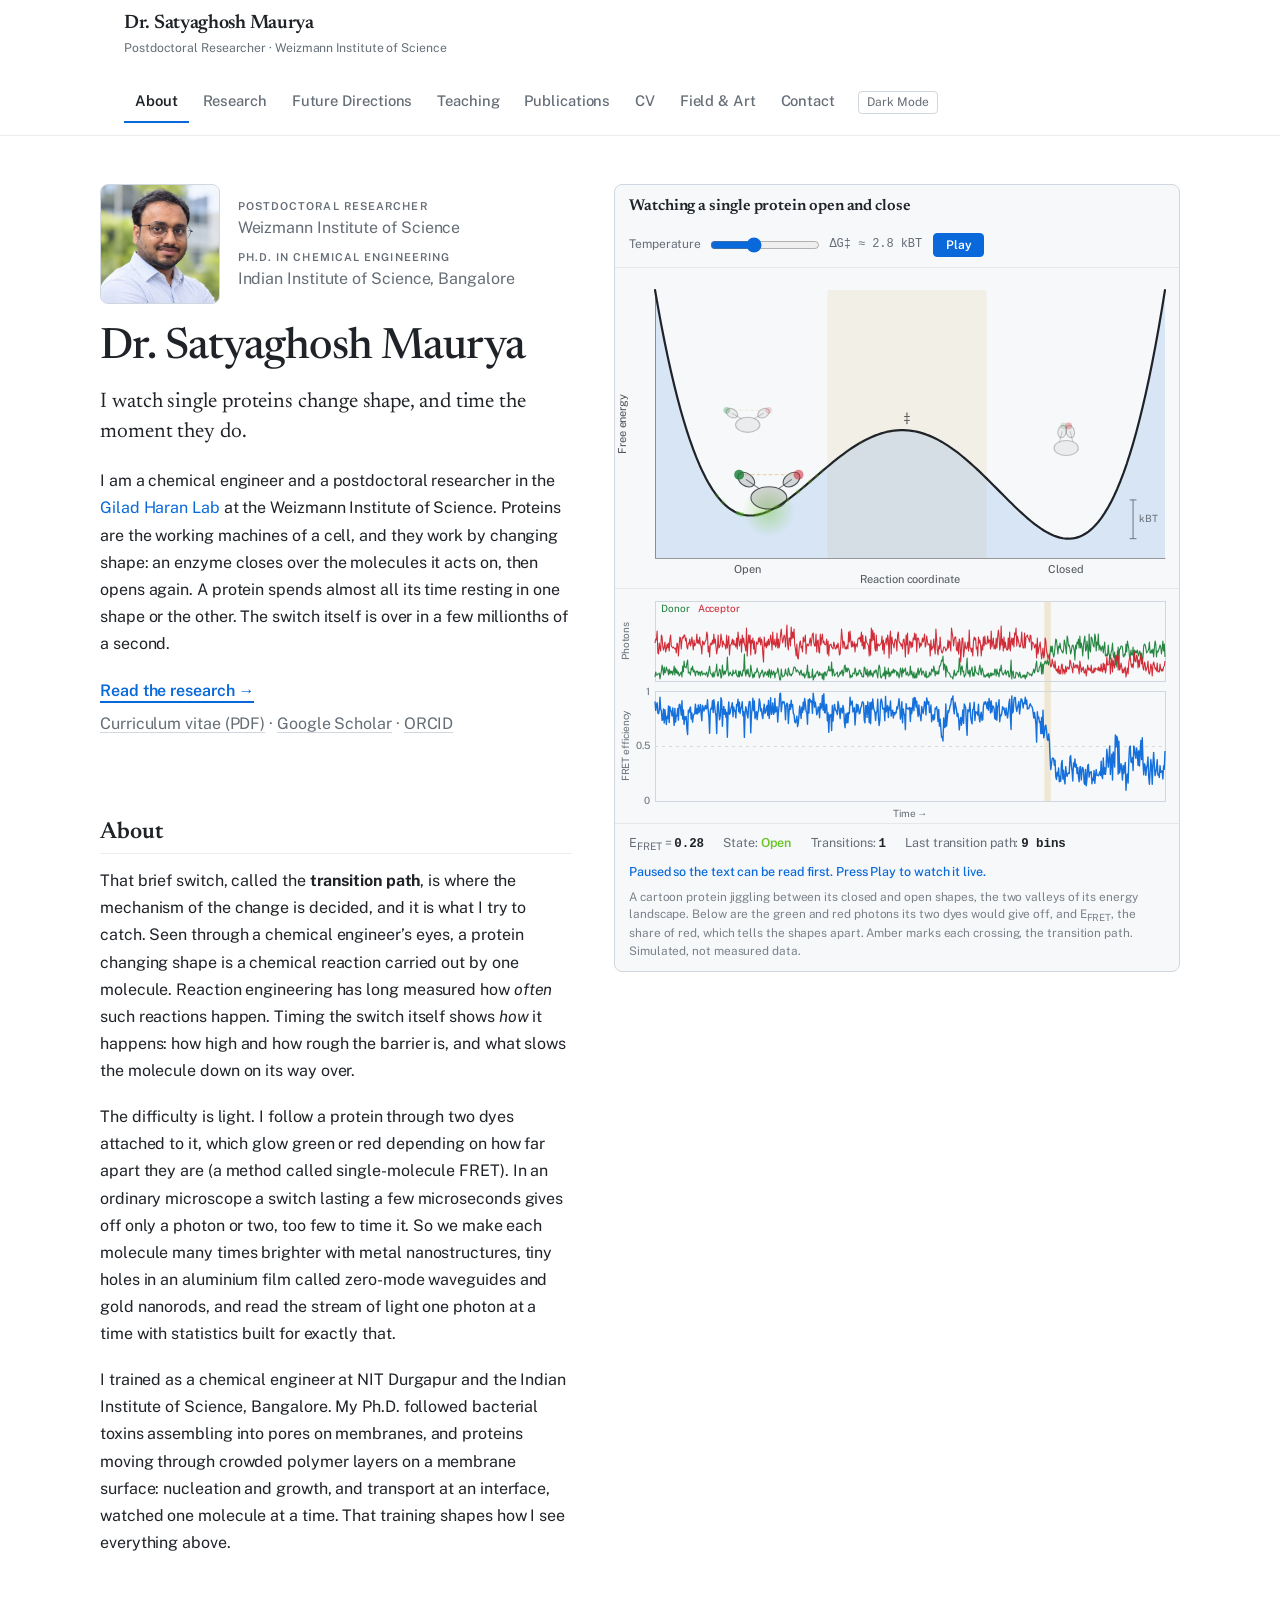
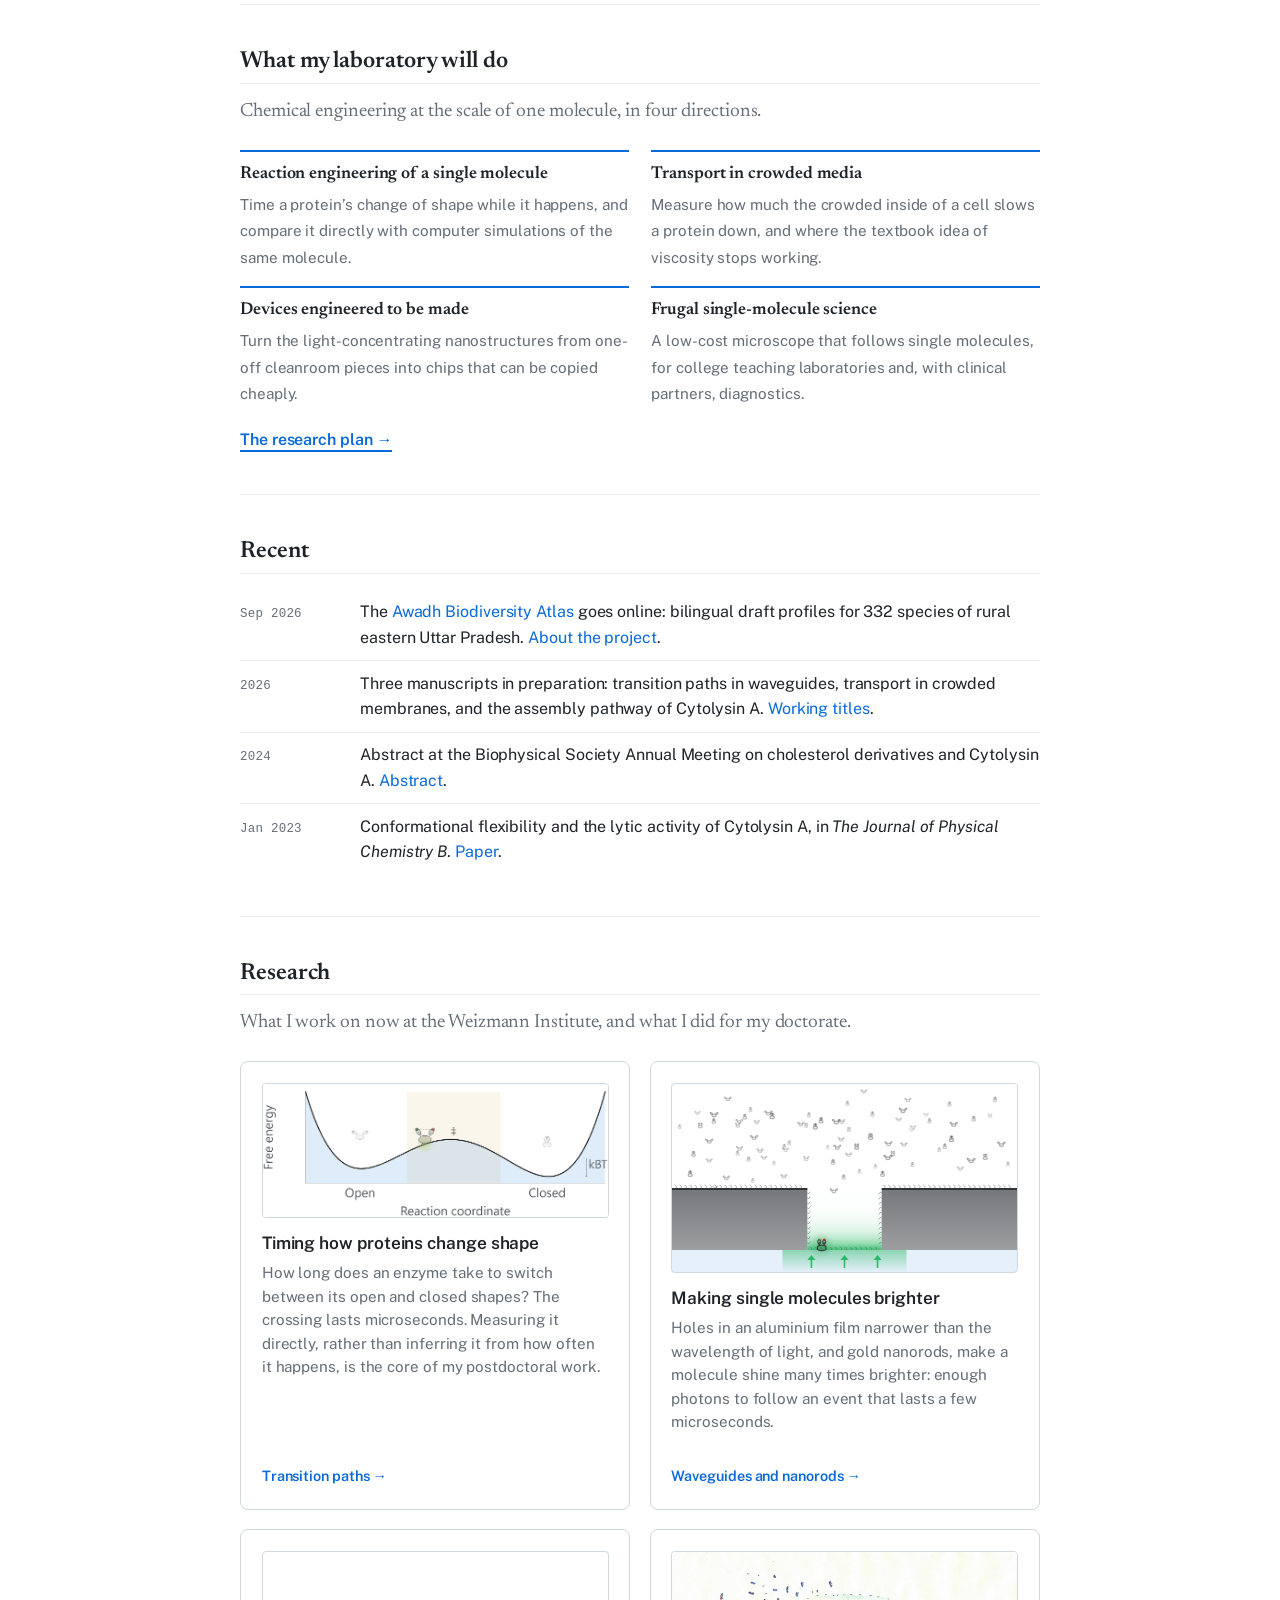
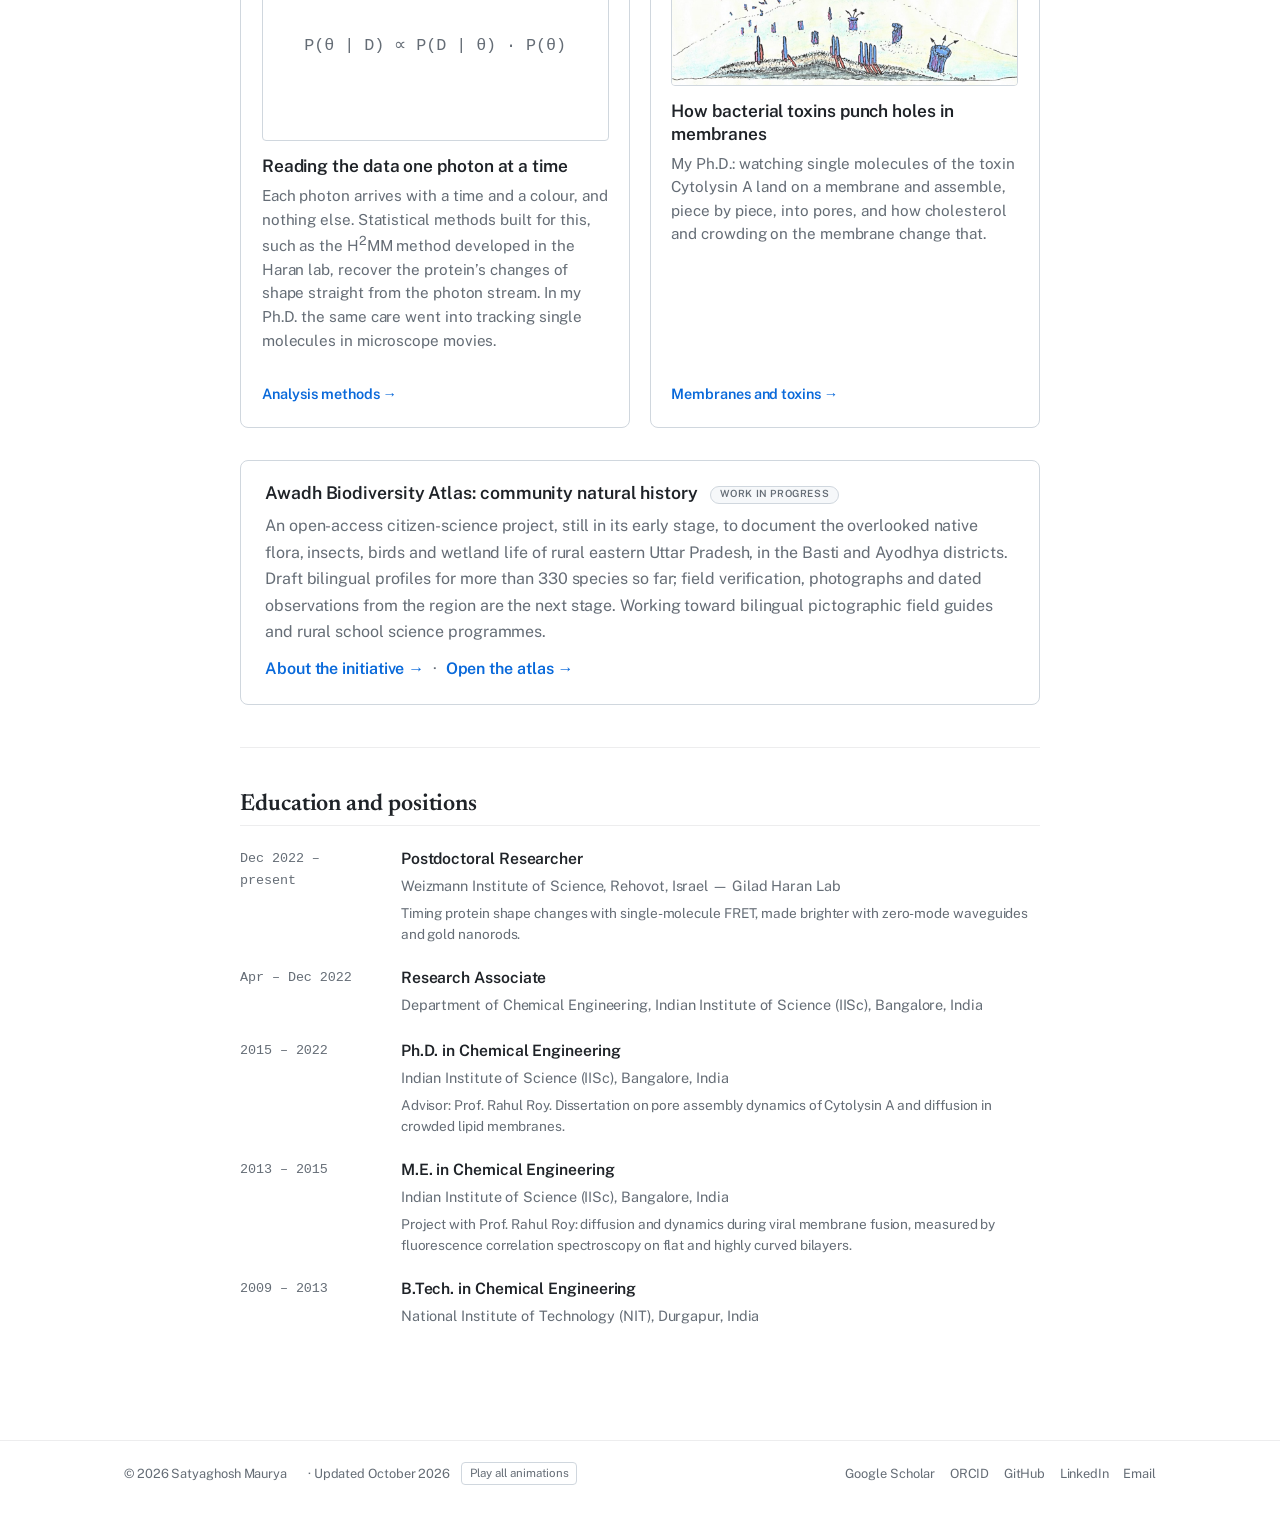
==== index.html @ 3d1c97a3 "Structured data: ResearchGate and lab page in sameAs Co-Authored-By: Claude Fable 5.1 <noreply@anthr" ====
<!DOCTYPE html>
<html lang="en">
<head>
<meta charset="UTF-8">
<meta name="viewport" content="width=device-width, initial-scale=1.0">
<title>Dr. Satyaghosh Maurya — Chemical Engineer, Single-Molecule Biophysics</title>
<meta name="description" content="Dr. Satyaghosh Maurya, chemical engineer by training (B.Tech NIT Durgapur, M.E. and Ph.D. IISc Bangalore) and postdoctoral researcher in single-molecule biophysics and nanophotonics at the Weizmann Institute of Science (Gilad Haran Lab).">
<meta name="author" content="Satyaghosh Maurya">

<!-- Canonical, social preview and structured data -->
<link rel="canonical" href="https://satyaghoshmaurya.github.io/">
<meta property="og:site_name" content="Dr. Satyaghosh Maurya">
<meta property="og:locale" content="en_GB">
<meta property="og:type" content="profile">
<meta property="og:title" content="Dr. Satyaghosh Maurya — Single-Molecule Biophysics">
<meta property="og:description" content="Watching single proteins change shape, one molecule at a time. Chemical engineer by training, postdoctoral researcher at the Weizmann Institute of Science.">
<meta property="og:url" content="https://satyaghoshmaurya.github.io/">
<meta property="og:image" content="https://satyaghoshmaurya.github.io/assets/img/og-card.png">
<meta property="og:image:width" content="1200">
<meta property="og:image:height" content="630">
<meta property="og:image:alt" content="Portrait of Satyaghosh Maurya beside a two-well conformational free-energy landscape">
<meta name="twitter:card" content="summary_large_image">
<meta name="twitter:title" content="Dr. Satyaghosh Maurya — Single-Molecule Biophysics">
<meta name="twitter:description" content="Watching single proteins change shape, one molecule at a time. Chemical engineer by training, postdoctoral researcher at the Weizmann Institute of Science.">
<meta name="twitter:image" content="https://satyaghoshmaurya.github.io/assets/img/og-card.png">

<link rel="icon" href="favicon.ico" sizes="32x32">
<link rel="icon" href="favicon.svg" type="image/svg+xml">
<link rel="apple-touch-icon" href="assets/img/icon/apple-touch-icon.png">
<link rel="preconnect" href="https://fonts.googleapis.com">
<link rel="preconnect" href="https://fonts.gstatic.com" crossorigin>
<link href="https://fonts.googleapis.com/css2?family=Newsreader:ital,opsz,wght@0,6..72,400;0,6..72,500;0,6..72,600;1,6..72,400&family=Public+Sans:wght@400;500;600;700&display=optional" rel="stylesheet">
<link rel="stylesheet" href="css/style.css">
<script>
  (function () {
    try {
      if (localStorage.getItem("theme") === "dark") {
        document.documentElement.setAttribute("data-theme", "dark");
      }
    } catch(e) {}
  })();
</script>
<script type="application/ld+json">
{
  "@context": "https://schema.org",
  "@type": "Person",
  "name": "Satyaghosh Maurya",
  "honorificPrefix": "Dr.",
  "givenName": "Satyaghosh",
  "familyName": "Maurya",
  "jobTitle": "Postdoctoral Researcher",
  "description": "Single-molecule biophysicist and chemical engineer studying transition paths of protein conformational change with zero-mode waveguides, plasmonic nanostructures and photon-by-photon analysis.",
  "url": "https://satyaghoshmaurya.github.io/",
  "image": "https://satyaghoshmaurya.github.io/assets/img/portrait.jpg",
  "email": "mailto:satyaghosh.maurya@weizmann.ac.il",
  "worksFor": {
    "@type": "ResearchOrganization",
    "name": "Weizmann Institute of Science",
    "url": "https://www.weizmann.ac.il/",
    "department": {
      "@type": "Organization",
      "name": "Department of Chemical and Biological Physics"
    }
  },
  "alumniOf": [
    {
      "@type": "CollegeOrUniversity",
      "name": "Indian Institute of Science, Bangalore",
      "url": "https://iisc.ac.in/"
    },
    {
      "@type": "CollegeOrUniversity",
      "name": "National Institute of Technology, Durgapur",
      "url": "https://nitdgp.ac.in/"
    }
  ],
  "knowsAbout": [
    "Single-molecule biophysics",
    "Single-molecule FRET",
    "Zero-mode waveguides",
    "Plasmonic nanostructures",
    "Transition path times",
    "Membrane biophysics",
    "Chemical engineering"
  ],
  "identifier": {
    "@type": "PropertyValue",
    "propertyID": "ORCID",
    "value": "0000-0003-2757-7742"
  },
  "sameAs": [
    "https://orcid.org/0000-0003-2757-7742",
    "https://scholar.google.com/citations?user=LGxS32gAAAAJ",
    "https://github.com/sgmaurya",
    "https://www.linkedin.com/in/satyaghosh-maurya-98bbbaa2/",
    "https://www.researchgate.net/profile/Satyaghosh-Maurya",
    "https://www.weizmann.ac.il/chembiophys/cfharan/home"
  ]
}
</script>
</head>
<body>

<a class="skip-link" href="#main">Skip to content</a>

<!-- ============ SITE HEADER ============ -->
<header class="site-header">
  <div class="site-header-inner">
    <a href="index.html" class="brand">
      <span class="brand-name">Dr. Satyaghosh Maurya</span>
      <span class="brand-role">Postdoctoral Researcher &middot; Weizmann Institute of Science</span>
    </a>
    <button type="button" class="nav-toggle" data-nav-toggle aria-expanded="false" aria-controls="siteNav">Menu</button>
    <nav class="site-nav" id="siteNav" aria-label="Primary">
      <a href="index.html" class="active" aria-current="page">About</a>
      <a href="research.html">Research</a>
      <a href="future.html">Future Directions</a>
      <a href="teaching.html">Teaching</a>
      <a href="publications.html">Publications</a>
      <a href="cv.html">CV</a>
      <a href="hobbies.html">Field &amp; Art</a>
      <a href="contact.html">Contact</a>
      <button type="button" data-theme-toggle class="theme-toggle-btn">Toggle theme</button>
    </nav>
  </div>
</header>

<div class="site">

  <main id="main">
    <div class="content content-wide">

      <section class="hero-grid">
        <div class="hero-intro">
          <div class="hero-id">
            <div class="home-photo">
              <img src="assets/img/portrait.jpg" alt="Portrait of Satyaghosh Maurya" width="120" height="120">
            </div>
            <div class="hero-affil">
              <p class="eyebrow">Postdoctoral Researcher</p>
              <p class="hero-credential">Weizmann Institute of Science</p>
              <p class="eyebrow hero-affil-gap">Ph.D. in Chemical Engineering</p>
              <p class="hero-credential">Indian Institute of Science, Bangalore</p>
            </div>
          </div>
          <h1>Dr. Satyaghosh Maurya</h1>
          <p class="lede">I watch single proteins change shape, and time the moment they do.</p>
          <p>
            I am a chemical engineer and a postdoctoral researcher in the <a href="https://www.weizmann.ac.il/chembiophys/cfharan/home" target="_blank" rel="noopener">Gilad Haran Lab</a> at the Weizmann Institute of Science. Proteins are the working machines of a cell, and they work by changing shape: an enzyme closes over the molecules it acts on, then opens again. A protein spends almost all its time resting in one shape or the other. The switch itself is over in a few millionths of a second.
          </p>
          <p class="hero-cta"><a href="research.html">Read the research &rarr;</a></p>
          <p class="hero-links">
            <a href="assets/cv/Satyaghosh_Maurya_CV.pdf" target="_blank" rel="noopener">Curriculum vitae (PDF)</a> &middot;
            <a href="https://scholar.google.com/citations?user=LGxS32gAAAAJ&amp;hl=en" target="_blank" rel="noopener">Google Scholar</a> &middot;
            <a href="https://orcid.org/0000-0003-2757-7742" target="_blank" rel="noopener">ORCID</a>
          </p>
        </div>
      <!-- Interactive hero: Brownian walker on a folding landscape + synchronized smFRET trace -->
      <div class="hero-side">
      <figure class="landscape-hero" id="landscapeHero">
          <div class="landscape-hero-bar">
            <span class="landscape-hero-title">Watching a single protein open and close</span>
            <div class="landscape-hero-controls">
              <label class="landscape-hero-slider">
                <span>Temperature</span>
                <input type="range" id="heroTemp" min="0.22" max="0.70" step="0.01" value="0.40" aria-label="Thermal energy relative to the conformational barrier">
                <span id="heroTempVal" class="mono">&Delta;G&Dagger; &asymp; 2.8 kBT</span>
              </label>
              <button type="button" class="hero-btn hero-btn-primary" id="heroPlay">Play</button>
            </div>
          </div>
          <canvas id="landscapeCanvas" class="landscape-canvas" role="img" aria-label="A schematic protein diffusing on a two-well conformational free-energy landscape, switching between open and closed states"></canvas>
          <canvas id="traceCanvas" class="trace-canvas" role="img" aria-label="Simulated donor and acceptor photon counts and FRET efficiency over time for the same molecule"></canvas>
          <figcaption class="landscape-hero-caption">
            <span>E<sub>FRET</sub> = <strong id="heroReadoutE" class="mono">0.84</strong></span>
            <span>State: <strong id="heroReadoutState">Closed</strong></span>
            <span>Transitions: <strong id="heroReadoutN" class="mono">0</strong></span>
            <span>Last transition path: <strong id="heroReadoutTP" class="mono">&ndash;</strong></span>
            <span class="hero-hint" id="heroHint">Paused so the text can be read first. Press Play to watch it live.</span>
          <span class="landscape-hero-note">A cartoon protein jiggling between its closed and open shapes, the two valleys of its energy landscape. Below are the green and red photons its two dyes would give off, and E<sub>FRET</sub>, the share of red, which tells the shapes apart. Amber marks each crossing, the transition path. Simulated, not measured data.</span>
          </figcaption>
        </figure>
      </div>
        <div class="hero-about">
          <h2>About</h2>
              <p>
                That brief switch, called the <strong>transition path</strong>, is where the mechanism of the change is decided, and it is what I try to catch. Seen through a chemical engineer&rsquo;s eyes, a protein changing shape is a chemical reaction carried out by one molecule. Reaction engineering has long measured how <em>often</em> such reactions happen. Timing the switch itself shows <em>how</em> it happens: how high and how rough the barrier is, and what slows the molecule down on its way over.
              </p>
              <p>
                The difficulty is light. I follow a protein through two dyes attached to it, which glow green or red depending on how far apart they are (a method called single-molecule FRET). In an ordinary microscope a switch lasting a few microseconds gives off only a photon or two, too few to time it. So we make each molecule many times brighter with metal nanostructures, tiny holes in an aluminium film called zero-mode waveguides and gold nanorods, and read the stream of light one photon at a time with statistics built for exactly that.
              </p>
              <p>
                I trained as a chemical engineer at NIT Durgapur and the Indian Institute of Science, Bangalore. My Ph.D. followed bacterial toxins assembling into pores on membranes, and proteins moving through crowded polymer layers on a membrane surface: nucleation and growth, and transport at an interface, watched one molecule at a time. That training shapes how I see everything above.
              </p>
        </div>
      </section>

    </div>

    <div class="content">

      <hr class="rule">

      <h2>What my laboratory will do</h2>
      <p class="lede">Chemical engineering at the scale of one molecule, in four directions.</p>
      <ul class="plan-list">
        <li><strong>Reaction engineering of a single molecule</strong><span>Time a protein&rsquo;s change of shape while it happens, and compare it directly with computer simulations of the same molecule.</span></li>
        <li><strong>Transport in crowded media</strong><span>Measure how much the crowded inside of a cell slows a protein down, and where the textbook idea of viscosity stops working.</span></li>
        <li><strong>Devices engineered to be made</strong><span>Turn the light-concentrating nanostructures from one-off cleanroom pieces into chips that can be copied cheaply.</span></li>
        <li><strong>Frugal single-molecule science</strong><span>A low-cost microscope that follows single molecules, for college teaching laboratories and, with clinical partners, diagnostics.</span></li>
      </ul>
      <p class="hero-cta"><a href="future.html">The research plan &rarr;</a></p>

      <hr class="rule">

      <h2>Recent</h2>
      <ul class="recent-list">
        <li>
          <span class="recent-date">Sep 2026</span>
          <span class="recent-what">The <a href="https://sgmaurya.github.io/awadh-biodiversity-atlas-site/">Awadh Biodiversity Atlas</a> goes online: bilingual draft profiles for 332 species of rural eastern Uttar Pradesh. <a href="hobbies.html#citizen-science">About the project</a>.</span>
        </li>
        <li>
          <span class="recent-date">2026</span>
          <span class="recent-what">Three manuscripts in preparation: transition paths in waveguides, transport in crowded membranes, and the assembly pathway of Cytolysin A. <a href="publications.html#in-preparation">Working titles</a>.</span>
        </li>
        <li>
          <span class="recent-date">2024</span>
          <span class="recent-what">Abstract at the Biophysical Society Annual Meeting on cholesterol derivatives and Cytolysin A. <a href="publications.html#abstracts">Abstract</a>.</span>
        </li>
        <li>
          <span class="recent-date">Jan 2023</span>
          <span class="recent-what">Conformational flexibility and the lytic activity of Cytolysin A, in <i>The Journal of Physical Chemistry B</i>. <a href="publications.html">Paper</a>.</span>
        </li>
      </ul>

      <hr class="rule">

      <h2>Research</h2>
      <p class="lede">What I work on now at the Weizmann Institute, and what I did for my doctorate.</p>

      <div class="pillars-grid">
        <div class="pillar-card">
          <img src="assets/img/research/landscape-card.png" alt="Two-well conformational free-energy landscape with a schematic protein crossing the barrier" width="760" height="289" loading="lazy">
          <h3>Timing how proteins change shape</h3>
          <p>
            How long does an enzyme take to switch between its open and closed shapes? The crossing lasts microseconds. Measuring it directly, rather than inferring it from how often it happens, is the core of my postdoctoral work.
          </p>
          <a href="research.html#folding" class="pillar-link">Transition paths &rarr;</a>
        </div>

        <div class="pillar-card">
          <canvas class="pillar-figure" data-figure="zmw" data-compact role="img" aria-label="Zero-mode waveguide with dye-labelled enzymes diffusing freely in and out of the lit volume at the bottom of the hole"></canvas>
          <h3>Making single molecules brighter</h3>
          <p>
            Holes in an aluminium film narrower than the wavelength of light, and gold nanorods, make a molecule shine many times brighter: enough photons to follow an event that lasts a few microseconds.
          </p>
          <a href="research.html#zmw" class="pillar-link">Waveguides and nanorods &rarr;</a>
        </div>

        <div class="pillar-card">
          <div class="pillar-figure pillar-formula">P(θ | D) ∝ P(D | θ) · P(θ)</div>
          <h3>Reading the data one photon at a time</h3>
          <p>
            Each photon arrives with a time and a colour, and nothing else. Statistical methods built for this, such as the H<sup>2</sup>MM method developed in the Haran lab, recover the protein&rsquo;s changes of shape straight from the photon stream. In my Ph.D. the same care went into tracking single molecules in microscope movies.
          </p>
          <a href="research.html#bayesian" class="pillar-link">Analysis methods &rarr;</a>
        </div>

        <div class="pillar-card">
          <img src="assets/img/research/clya-assembly-wide.jpg" alt="Hand-painted schematic of Cytolysin A monomers binding a membrane and assembling into pores" loading="lazy">
          <h3>How bacterial toxins punch holes in membranes</h3>
          <p>
            My Ph.D.: watching single molecules of the toxin Cytolysin A land on a membrane and assemble, piece by piece, into pores, and how cholesterol and crowding on the membrane change that.
          </p>
          <a href="research.html#membrane" class="pillar-link">Membranes and toxins &rarr;</a>
        </div>
      </div>

      <!-- Feature: citizen science -->
      <div class="card feature-card">
        <h3>Awadh Biodiversity Atlas: community natural history <span class="wip-tag">Work in progress</span></h3>
        <p>
          An open-access citizen-science project, still in its early stage, to document the overlooked native flora, insects, birds and wetland life of rural eastern Uttar Pradesh, in the Basti and Ayodhya districts. Draft bilingual profiles for more than 330 species so far; field verification, photographs and dated observations from the region are the next stage. Working toward bilingual pictographic field guides and rural school science programmes.
        </p>
        <p class="feature-link"><a href="hobbies.html#citizen-science">About the initiative &rarr;</a> <span class="feature-sep">&middot;</span> <a href="https://sgmaurya.github.io/awadh-biodiversity-atlas-site/">Open the atlas &rarr;</a></p>
      </div>
      <hr class="rule">

      <h2>Education and positions</h2>
      <div class="cv-timeline">
        <div class="cv-item">
          <div class="cv-when">Dec 2022 – present</div>
          <div class="cv-what">
            <strong>Postdoctoral Researcher</strong>
            <span>Weizmann Institute of Science, Rehovot, Israel — Gilad Haran Lab</span>
            <div class="cv-details">Timing protein shape changes with single-molecule FRET, made brighter with zero-mode waveguides and gold nanorods.</div>
          </div>
        </div>
        <div class="cv-item">
          <div class="cv-when">Apr – Dec 2022</div>
          <div class="cv-what">
            <strong>Research Associate</strong>
            <span>Department of Chemical Engineering, Indian Institute of Science (IISc), Bangalore, India</span>
          </div>
        </div>
        <div class="cv-item">
          <div class="cv-when">2015 – 2022</div>
          <div class="cv-what">
            <strong>Ph.D. in Chemical Engineering</strong>
            <span>Indian Institute of Science (IISc), Bangalore, India</span>
            <div class="cv-details">Advisor: Prof. Rahul Roy. Dissertation on pore assembly dynamics of Cytolysin A and diffusion in crowded lipid membranes.</div>
          </div>
        </div>
        <div class="cv-item">
          <div class="cv-when">2013 – 2015</div>
          <div class="cv-what">
            <strong>M.E. in Chemical Engineering</strong>
            <span>Indian Institute of Science (IISc), Bangalore, India</span>
            <div class="cv-details">Project with Prof. Rahul Roy: diffusion and dynamics during viral membrane fusion, measured by fluorescence correlation spectroscopy on flat and highly curved bilayers.</div>
          </div>
        </div>
        <div class="cv-item">
          <div class="cv-when">2009 – 2013</div>
          <div class="cv-what">
            <strong>B.Tech. in Chemical Engineering</strong>
            <span>National Institute of Technology (NIT), Durgapur, India</span>
          </div>
        </div>
      </div>

    </div>
  </main>

  <!-- ============ SITE FOOTER ============ -->
  <footer class="site-footer">
    <div class="site-footer-inner">
      <span class="footer-left">&copy; 2026 Satyaghosh Maurya <span class="footer-updated">Updated October 2026</span> <button type="button" class="theme-toggle-btn footer-anim" data-anim-toggle>Play all animations</button></span>
      <span class="footer-links">
        <a href="https://scholar.google.com/citations?user=LGxS32gAAAAJ&amp;hl=en" target="_blank" rel="noopener">Google Scholar</a>
        <a href="https://orcid.org/0000-0003-2757-7742" target="_blank" rel="noopener">ORCID</a>
        <a href="https://github.com/sgmaurya" target="_blank" rel="noopener">GitHub</a>
        <a href="https://www.linkedin.com/in/satyaghosh-maurya-98bbbaa2/" target="_blank" rel="noopener">LinkedIn</a>
        <a href="mailto:satyaghosh.maurya@weizmann.ac.il">Email</a>
      </span>
    </div>
  </footer>
</div>

<script src="js/zmw-figure.js"></script>
<script src="js/landscape-hero.js"></script>
<script src="js/main.js"></script>
</body>
</html>
---- css/style.css ----
/* =============================================================
   Dr. Satyaghosh Maurya — Academic Website Stylesheet
   Design Philosophy: Scholarly, Minimalist, Data-Driven
   Inspired by al-folio & academicpages (GitHub)
   Light theme by default; dark theme opt-in via data-theme="dark".
   ============================================================= */

:root {
  color-scheme: light;

  /* ---- Colors: Light (default), crisp academic paper ---- */
  --bg:               #ffffff;
  --bg-alt:           #f6f8fa;
  --bg-hover:         #eaeef2;
  --text:             #1f2328;
  --text-muted:       #656d76;
  --border:           #d0d7de;
  --border-subtle:    rgba(31, 35, 40, 0.08);
  --border-highlight: #0969da;

  --accent:           #0969da;                  /* Deep scholarly blue */
  --accent-light:     rgba(9, 105, 218, 0.08);
  --accent-text:      #ffffff;
  --accent-secondary: #1a7f37;

  /* Biophysics smFRET colours */
  --donor-green:      #1a7f37;
  --acceptor-red:     #cf222e;

  /* ---- Typography ---- */
  --font-serif: "Newsreader", "Source Serif 4", Georgia, Cambria, serif;
  --font-body: "Public Sans", -apple-system, BlinkMacSystemFont, "Segoe UI", Roboto, sans-serif;
  --font-mono: ui-monospace, SFMono-Regular, "SF Mono", Menlo, Consolas, monospace;

  /* ---- Layout Sizing ---- */
  --site-max: 1080px;
  --content-max: 800px;
  --radius-sm: 4px;
  --radius-md: 8px;
  --radius-lg: 12px;
  --transition-fast: 0.15s ease;
}

/* Dark theme (opt-in): refined obsidian */
:root[data-theme="dark"] {
  color-scheme: dark;

  --bg:               #0e1117;
  --bg-alt:           #161b22;
  --bg-hover:         #21262d;
  --text:             #e6edf3;
  --text-muted:       #8b949e;
  --border:           #30363d;
  --border-subtle:    rgba(240, 246, 252, 0.08);
  --border-highlight: #58a6ff;

  --accent:           #58a6ff;
  --accent-light:     rgba(56, 139, 253, 0.12);
  --accent-text:      #ffffff;
  --accent-secondary: #3fb950;

  --donor-green:      #3fb950;
  --acceptor-red:     #f85149;
}
* {
  box-sizing: border-box;
}

html {
  -webkit-text-size-adjust: 100%;
  scroll-behavior: smooth;
}

body {
  margin: 0;
  font-family: var(--font-body);
  background: var(--bg);
  color: var(--text);
  line-height: 1.65;
  font-size: 16px;
  letter-spacing: -0.005em;
  transition: background-color var(--transition-fast), color var(--transition-fast);
}

/* Typography Hierarchy */
h1, h2, h3, h4 {
  color: var(--text);
  font-weight: 600;
  line-height: 1.3;
}

h1 {
  font-family: var(--font-serif);
  font-size: 2.2rem;
  font-weight: 500;
  margin: 0 0 0.5rem;
  letter-spacing: -0.02em;
}

h2 {
  font-family: var(--font-serif);
  font-size: 1.45rem;
  font-weight: 600;
  margin: 2.6rem 0 0.8rem;
  padding-bottom: 0.35rem;
  border-bottom: 1px solid var(--border-subtle);
  display: flex;
  align-items: center;
  gap: 0.5rem;
}

h3 {
  font-size: 1.1rem;
  font-weight: 600;
  margin: 1.4rem 0 0.4rem;
}

p {
  margin: 0 0 1.15em;
}

p:last-child {
  margin-bottom: 0;
}

a {
  color: var(--accent);
  text-decoration: none;
  transition: color var(--transition-fast);
}

a:hover {
  text-decoration: underline;
}

img {
  max-width: 100%;
  display: block;
  border-radius: var(--radius-sm);
}

/* ---------------------------------------------------------------
   Layout Shell: Top Navigation + Centred Reading Column
   --------------------------------------------------------------- */

.skip-link {
  position: absolute;
  top: -100px;
  left: 0;
  z-index: 100;
  padding: 0.5rem 0.9rem;
  background: var(--accent);
  color: var(--accent-text);
  font-weight: 600;
  border-radius: 0 0 var(--radius-sm) 0;
}

.skip-link:focus {
  top: 0;
  text-decoration: none;
}

:focus-visible {
  outline: 2px solid var(--accent);
  outline-offset: 2px;
}

.site {
  display: block;
  min-height: 100vh;
}

.site-header {
  position: sticky;
  top: 0;
  z-index: 20;
  background: var(--bg);
  border-bottom: 1px solid var(--border-subtle);
}

.site-header-inner {
  max-width: var(--site-max);
  margin: 0 auto;
  padding: 0.75rem 1.5rem;
  display: flex;
  align-items: center;
  justify-content: space-between;
  gap: 1.5rem;
  flex-wrap: wrap;
}

.brand {
  display: flex;
  flex-direction: column;
  color: var(--text);
  text-decoration: none;
}

.brand:hover {
  text-decoration: none;
}

.brand-name {
  font-family: var(--font-serif);
  font-size: 1.22rem;
  font-weight: 600;
  letter-spacing: -0.015em;
  line-height: 1.2;
  transition: color var(--transition-fast);
}

.brand:hover .brand-name {
  color: var(--accent);
}

.brand-role {
  font-size: 0.76rem;
  color: var(--text-muted);
  margin-top: 0.15rem;
}

.site-nav {
  display: flex;
  align-items: center;
  gap: 0.15rem;
}

.site-nav a {
  color: var(--text-muted);
  font-size: 0.92rem;
  font-weight: 500;
  padding: 0.45rem 0.7rem;
  border-radius: var(--radius-sm);
  border-bottom: 2px solid transparent;
  text-decoration: none;
  transition: color var(--transition-fast), background var(--transition-fast);
}

.site-nav a:hover {
  color: var(--text);
  background: var(--bg-alt);
  text-decoration: none;
}

.site-nav a.active {
  color: var(--text);
  font-weight: 600;
  border-bottom-color: var(--accent);
  border-radius: var(--radius-sm) var(--radius-sm) 0 0;
}

.site-nav .theme-toggle-btn {
  margin-left: 0.6rem;
}

.nav-toggle {
  display: none;
}

.theme-toggle-btn {
  display: inline-flex;
  align-items: center;
  gap: 0.4rem;
  background: none;
  border: 1px solid var(--border);
  border-radius: var(--radius-sm);
  padding: 0.3em 0.65em;
  font-family: inherit;
  font-size: 0.75rem;
  color: var(--text-muted);
  cursor: pointer;
  transition: all var(--transition-fast);
}

.theme-toggle-btn:hover {
  color: var(--text);
  border-color: var(--text-muted);
}

/* ---------------------------------------------------------------
   Main Content Area
   --------------------------------------------------------------- */

main {
  padding: 3rem 1.5rem 5rem;
}

.content {
  max-width: var(--content-max);
  margin: 0 auto;
}

.content-wide {
  max-width: var(--site-max);
}

.site-footer {
  border-top: 1px solid var(--border-subtle);
}

.site-footer-inner {
  max-width: var(--site-max);
  margin: 0 auto;
  padding: 1.3rem 1.5rem 2rem;
  display: flex;
  justify-content: space-between;
  align-items: center;
  gap: 0.8rem 1.5rem;
  flex-wrap: wrap;
  font-size: 0.8rem;
  color: var(--text-muted);
}

.footer-left {
  display: inline-flex;
  align-items: center;
  gap: 0.7rem;
  flex-wrap: wrap;
}

.footer-anim {
  font-size: 0.72rem;
}

.footer-links {
  display: flex;
  gap: 0.9rem;
  flex-wrap: wrap;
}

.site-footer a {
  color: var(--text-muted);
}

.site-footer a:hover {
  color: var(--accent);
}
/* ---------------------------------------------------------------
   Components: Cards, Pills, Buttons
   --------------------------------------------------------------- */

.eyebrow {
  font-size: 0.8rem;
  font-weight: 600;
  color: var(--accent);
  text-transform: uppercase;
  letter-spacing: 0.08em;
  margin-bottom: 0.4rem;
}

.lede {
  font-size: 1.15rem;
  color: var(--text-muted);
  line-height: 1.6;
  margin-bottom: 1.4rem;
  font-family: var(--font-serif);
}

.pill {
  display: inline-flex;
  align-items: center;
  font-size: 0.72rem;
  padding: 0.2em 0.65em;
  border-radius: 999px;
  background: var(--bg-alt);
  color: var(--text-muted);
  border: 1px solid var(--border);
  font-weight: 500;
  white-space: nowrap;
}

.pill-accent {
  background: var(--accent-light);
  color: var(--accent);
  border-color: transparent;
  font-weight: 600;
}

.btn {
  display: inline-flex;
  align-items: center;
  gap: 0.4rem;
  padding: 0.48em 1em;
  border-radius: var(--radius-sm);
  background: var(--accent);
  color: var(--accent-text) !important;
  font-weight: 500;
  font-size: 0.88rem;
  text-decoration: none !important;
  transition: opacity var(--transition-fast);
  border: none;
  cursor: pointer;
}

.btn:hover {
  opacity: 0.88;
}

.btn-outline {
  display: inline-flex;
  align-items: center;
  gap: 0.4rem;
  padding: 0.45em 0.95em;
  border-radius: var(--radius-sm);
  border: 1px solid var(--border);
  background: var(--bg);
  color: var(--text) !important;
  font-weight: 500;
  font-size: 0.88rem;
  text-decoration: none !important;
  transition: all var(--transition-fast);
  cursor: pointer;
}

.btn-outline:hover {
  background: var(--bg-alt);
  border-color: var(--border-highlight);
}

.link-row {
  display: flex;
  flex-wrap: wrap;
  gap: 0.55rem;
  margin: 1.4rem 0;
}

hr.rule {
  border: none;
  border-top: 1px solid var(--border-subtle);
  margin: 2.6rem 0;
}

.note {
  font-size: 0.88rem;
  color: var(--text-muted);
  background: var(--bg-alt);
  border-left: 3px solid var(--accent);
  padding: 0.85rem 1.1rem;
  border-radius: 0 var(--radius-sm) var(--radius-sm) 0;
  margin: 1.5rem 0;
  line-height: 1.55;
}

.card {
  background: var(--bg-alt);
  border: 1px solid var(--border);
  border-radius: var(--radius-md);
  padding: 1.35rem 1.5rem;
  margin: 1.2rem 0;
}

/* ---------------------------------------------------------------
   Home Hero: intro text beside the interactive figure
   --------------------------------------------------------------- */

.hero-grid {
  display: grid;
  grid-template-columns: minmax(0, 5fr) minmax(0, 6fr);
  gap: 2.6rem;
  align-items: start;
  margin-bottom: 3rem;
}

.hero-intro h1 {
  font-size: 2.3rem;
}

.hero-intro p {
  font-size: 0.95rem;
  line-height: 1.6;
}

.hero-intro .eyebrow {
  font-size: 0.72rem;
}

.hero-intro .lede {
  font-size: 1.18rem;
  margin-bottom: 1.1rem;
}

.hero-intro .link-row {
  margin-bottom: 0;
}

.hero-links {
  font-size: 0.84rem;
  color: var(--text-muted);
  margin-top: 0.4rem;
}

.hero-links a {
  color: var(--text-muted);
  text-decoration: underline;
  text-decoration-color: var(--border);
  text-underline-offset: 3px;
}

.hero-links a:hover {
  color: var(--accent);
  text-decoration-color: var(--accent);
}

.home-photo {
  width: 120px;
  height: 120px;
  border-radius: var(--radius-md);
  overflow: hidden;
  flex-shrink: 0;
  background: var(--bg-alt);
  border: 1px solid var(--border);
  margin-bottom: 1.2rem;
}

.home-photo img {
  width: 100%;
  height: 100%;
  object-fit: cover;
}

.hero-side {
  display: flex;
  flex-direction: column;
  gap: 1.2rem;
  min-width: 0;
}

.hero-btn.hero-btn-primary {
  background: var(--accent);
  color: var(--accent-text);
  border-color: var(--accent);
  font-weight: 600;
  padding: 0.35em 0.95em;
}

.hero-btn.hero-btn-primary:hover {
  background: var(--accent);
  border-color: var(--accent);
  opacity: 0.88;
}

.hero-hint {
  color: var(--accent);
  font-weight: 500;
}

@media (min-width: 961px) {
  .hero-side {
    position: sticky;
    top: 84px;
  }
}

.hero-grid .landscape-hero {
  margin: 0;
}

@media (max-width: 960px) {
  .hero-grid {
    grid-template-columns: 1fr;
    gap: 1.8rem;
  }
}
/* Research Pillars Grid */
.pillars-grid {
  display: grid;
  grid-template-columns: 1fr 1fr;
  gap: 1.2rem;
  margin: 1.4rem 0;
}

.pillar-card {
  background: var(--bg-alt);
  border: 1px solid var(--border);
  border-radius: var(--radius-md);
  padding: 1.3rem;
  display: flex;
  flex-direction: column;
  transition: border-color var(--transition-fast);
}

.pillar-card:hover {
  border-color: var(--border-highlight);
}

.pillar-card img {
  width: 100%;
  height: 135px;
  object-fit: cover;
  border-radius: var(--radius-sm);
  margin-bottom: 0.9rem;
  background: var(--bg);
  border: 1px solid var(--border);
}

.pillar-card h3 {
  margin: 0 0 0.4rem;
  font-size: 1.02rem;
}

.pillar-card p {
  font-size: 0.88rem;
  color: var(--text-muted);
  flex: 1;
  line-height: 1.55;
}

/* ---------------------------------------------------------------
   Publications Page
   --------------------------------------------------------------- */

.pub-controls {
  display: flex;
  flex-direction: column;
  gap: 0.9rem;
  margin: 1.4rem 0 1.8rem;
}

.pub-search {
  width: 100%;
  padding: 0.6rem 0.9rem;
  border-radius: var(--radius-sm);
  border: 1px solid var(--border);
  background: var(--bg-alt);
  color: var(--text);
  font-family: inherit;
  font-size: 0.92rem;
}

.pub-search:focus {
  outline: none;
  border-color: var(--accent);
}

.pub-filters {
  display: flex;
  flex-wrap: wrap;
  gap: 0.4rem;
}

.pub-filters button {
  font-family: inherit;
  font-size: 0.78rem;
  font-weight: 500;
  padding: 0.3em 0.75em;
  border-radius: 999px;
  border: 1px solid var(--border);
  background: var(--bg);
  color: var(--text-muted);
  cursor: pointer;
  transition: all var(--transition-fast);
}

.pub-filters button.active,
.pub-filters button:hover {
  background: var(--text);
  border-color: var(--text);
  color: var(--bg);
}

.pub {
  padding: 1.2rem 0;
  border-bottom: 1px solid var(--border-subtle);
}

.pub:first-of-type {
  border-top: 1px solid var(--border-subtle);
}

.pub-title {
  font-size: 1rem;
  font-weight: 600;
  margin-bottom: 0.3em;
  line-height: 1.4;
}

.pub-title a {
  color: var(--text);
}

.pub-title a:hover {
  color: var(--accent);
}

.pub-meta {
  font-size: 0.86rem;
  color: var(--text-muted);
  margin-bottom: 0.4em;
}

.pub-meta strong {
  color: var(--text);
}

.pub-actions {
  display: flex;
  gap: 0.5rem;
  align-items: center;
  flex-wrap: wrap;
  margin-top: 0.5rem;
}

.pub-actions button,
.pub-actions a {
  font-size: 0.75rem;
  font-weight: 500;
  padding: 0.25em 0.6em;
  border-radius: var(--radius-sm);
  border: 1px solid var(--border);
  background: var(--bg-alt);
  color: var(--text-muted);
  cursor: pointer;
  text-decoration: none;
  transition: all var(--transition-fast);
}

.pub-actions button:hover,
.pub-actions a:hover {
  color: var(--text);
  border-color: var(--border-highlight);
}

.bibtex-drawer {
  display: none;
  background: var(--bg);
  border: 1px solid var(--border);
  border-radius: var(--radius-sm);
  padding: 0.75rem;
  margin-top: 0.7rem;
  font-family: var(--font-mono);
  font-size: 0.75rem;
  white-space: pre-wrap;
  color: var(--text-muted);
  position: relative;
}

.bibtex-drawer.open {
  display: block;
}

/* ---------------------------------------------------------------
   CV Page & Career Timeline
   --------------------------------------------------------------- */

.cv-timeline {
  display: flex;
  flex-direction: column;
  gap: 1.3rem;
  margin: 1.2rem 0 2rem;
}

.cv-item {
  display: flex;
  gap: 1.3rem;
}

.cv-item .cv-when {
  width: 140px;
  flex-shrink: 0;
  font-size: 0.84rem;
  color: var(--text-muted);
  font-weight: 500;
  padding-top: 0.15em;
  font-family: var(--font-mono);
}

.cv-item .cv-what strong {
  display: block;
  font-weight: 600;
  color: var(--text);
  font-size: 0.98rem;
}

.cv-item .cv-what span {
  color: var(--text-muted);
  font-size: 0.9rem;
  display: block;
  margin-top: 0.15rem;
}

.cv-item .cv-details {
  font-size: 0.85rem;
  color: var(--text-muted);
  margin-top: 0.35rem;
  line-height: 1.5;
}

/* ---------------------------------------------------------------
   Hobbies & Interactive Gallery
   --------------------------------------------------------------- */

.gallery-filters {
  display: flex;
  flex-wrap: wrap;
  gap: 0.4rem;
  margin: 1.2rem 0 1.6rem;
}

.gallery-filters button {
  font-family: inherit;
  font-size: 0.78rem;
  font-weight: 500;
  padding: 0.3em 0.75em;
  border-radius: 999px;
  border: 1px solid var(--border);
  background: var(--bg);
  color: var(--text-muted);
  cursor: pointer;
  transition: all var(--transition-fast);
}

.gallery-filters button.active,
.gallery-filters button:hover {
  background: var(--text);
  border-color: var(--text);
  color: var(--bg);
}

.gallery-grid {
  display: grid;
  grid-template-columns: repeat(3, 1fr);
  gap: 0.9rem;
  margin: 1.2rem 0 2.4rem;
}

.gallery-item {
  position: relative;
  border-radius: var(--radius-sm);
  overflow: hidden;
  background: var(--bg-alt);
  border: 1px solid var(--border);
  aspect-ratio: 4 / 3;
  cursor: pointer;
  transition: border-color var(--transition-fast);
}

.gallery-item:hover {
  border-color: var(--border-highlight);
}

.gallery-item img {
  width: 100%;
  height: 100%;
  object-fit: cover;
}

.gallery-caption {
  position: absolute;
  bottom: 0;
  left: 0;
  right: 0;
  padding: 0.5rem 0.7rem;
  background: linear-gradient(to top, rgba(0, 0, 0, 0.85), transparent);
  color: #fff;
  font-size: 0.75rem;
  font-weight: 500;
}

.gallery-grid-2 {
  grid-template-columns: repeat(2, 1fr);
}

figure.gallery-item {
  margin: 0;
}

/* Fullscreen Lightbox Modal */
.lightbox-modal {
  display: none;
  position: fixed;
  inset: 0;
  background: rgba(0, 0, 0, 0.92);
  z-index: 100;
  justify-content: center;
  align-items: center;
  flex-direction: column;
  padding: 2rem;
  backdrop-filter: blur(8px);
}

.lightbox-modal.open {
  display: flex;
}

.lightbox-content {
  max-width: 90vw;
  max-height: 80vh;
  object-fit: contain;
  border-radius: var(--radius-sm);
}

.lightbox-desc {
  color: #fff;
  font-size: 0.9rem;
  margin-top: 1rem;
  text-align: center;
}

.lightbox-close {
  position: absolute;
  top: 20px;
  right: 25px;
  background: none;
  border: none;
  color: #fff;
  font-size: 2rem;
  cursor: pointer;
}

/* ---------------------------------------------------------------
   Contact Grid
   --------------------------------------------------------------- */

.contact-grid {
  display: grid;
  grid-template-columns: 1fr 1fr;
  gap: 1.8rem;
  margin-top: 1.4rem;
}

.contact-block {
  background: var(--bg-alt);
  border: 1px solid var(--border);
  border-radius: var(--radius-md);
  padding: 1.4rem;
}

.contact-block h3 {
  margin-top: 0;
  font-size: 1.02rem;
}

/* ---------------------------------------------------------------
   Mobile & Responsive Layout
   --------------------------------------------------------------- */

@media (max-width: 860px) {
  .site-header-inner {
    padding: 0.7rem 1.1rem;
    gap: 0.8rem;
  }

  .brand-name {
    font-size: 1.08rem;
  }

  .brand-role {
    font-size: 0.7rem;
  }

  .nav-toggle {
    display: inline-block;
    background: var(--bg-alt);
    border: 1px solid var(--border);
    border-radius: var(--radius-sm);
    padding: 0.45em 0.85em;
    font-size: 0.82rem;
    font-family: inherit;
    color: var(--text);
    cursor: pointer;
  }

  .site-nav {
    display: none;
    flex-direction: column;
    align-items: stretch;
    flex-basis: 100%;
    gap: 0;
    padding: 0.3rem 0 0.7rem;
    border-top: 1px solid var(--border-subtle);
  }

  .site-nav.open {
    display: flex;
  }

  .site-nav a {
    padding: 0.7rem 0.6rem;
    border-radius: 0;
    border-bottom: 1px solid var(--border-subtle);
    border-left: 3px solid transparent;
  }

  .site-nav a.active {
    border-left-color: var(--accent);
    border-bottom-color: var(--border-subtle);
    border-radius: 0;
  }

  .site-nav .theme-toggle-btn {
    margin: 0.8rem 0 0;
    align-self: flex-start;
  }

  main {
    padding: 2rem 1.1rem 3.5rem;
  }

  .pillars-grid {
    grid-template-columns: 1fr;
  }

  .gallery-grid {
    grid-template-columns: repeat(2, 1fr);
  }

  .contact-grid {
    grid-template-columns: 1fr;
  }

  .cv-item {
    flex-direction: column;
    gap: 0.2rem;
  }

  .cv-item .cv-when {
    width: auto;
  }
}

@media (max-width: 520px) {
  .gallery-grid,
  .gallery-grid-2 {
    grid-template-columns: 1fr;
  }
}
/* ---------------------------------------------------------------
   Interactive Hero: Langevin walker on a folding landscape
   + synchronized smFRET trace (js/landscape-hero.js)
   --------------------------------------------------------------- */

.landscape-hero,
.fig-card {
  margin: 1.8rem 0 2.2rem;
  border: 1px solid var(--border);
  border-radius: var(--radius-md);
  background: var(--bg-alt);
  overflow: hidden;
}

.landscape-hero-bar,
.fig-bar {
  display: flex;
  justify-content: space-between;
  align-items: center;
  gap: 0.8rem;
  flex-wrap: wrap;
  padding: 0.6rem 0.9rem;
  border-bottom: 1px solid var(--border-subtle);
}

.landscape-hero-title,
.fig-title {
  font-family: var(--font-serif);
  font-size: 0.98rem;
  font-weight: 600;
  color: var(--text);
}

.landscape-hero-controls,
.fig-controls {
  display: flex;
  align-items: center;
  gap: 0.7rem;
  flex-wrap: wrap;
}

.landscape-hero-slider,
.fig-slider {
  display: inline-flex;
  align-items: center;
  gap: 0.45rem;
  font-size: 0.75rem;
  color: var(--text-muted);
}

.landscape-hero-slider input[type="range"],
.fig-slider input[type="range"] {
  width: 110px;
  accent-color: var(--accent);
}

.hero-btn {
  background: var(--bg);
  border: 1px solid var(--border);
  color: var(--text);
  font-family: inherit;
  font-size: 0.75rem;
  font-weight: 500;
  padding: 0.3em 0.7em;
  border-radius: var(--radius-sm);
  cursor: pointer;
  transition: all var(--transition-fast);
}

.hero-btn:hover {
  background: var(--bg-hover);
  border-color: var(--text-muted);
}

.landscape-canvas {
  display: block;
  width: 100%;
  height: 320px;
}

.trace-canvas {
  display: block;
  width: 100%;
  height: 235px;
  border-top: 1px solid var(--border-subtle);
}

.landscape-hero-caption,
.fig-caption {
  display: flex;
  flex-wrap: wrap;
  gap: 0.4rem 1.2rem;
  padding: 0.55rem 0.9rem 0.7rem;
  font-size: 0.78rem;
  color: var(--text-muted);
  border-top: 1px solid var(--border-subtle);
}

.landscape-hero-caption strong,
.fig-caption strong {
  color: var(--text);
  font-weight: 600;
}

.landscape-hero-note,
.fig-note {
  flex-basis: 100%;
  font-size: 0.74rem;
  opacity: 0.85;
  line-height: 1.45;
}

.mono {
  font-family: var(--font-mono);
}

@media (max-width: 520px) {
  .landscape-canvas {
    height: 250px;
  }

  .trace-canvas {
    height: 180px;
  }

  .landscape-hero-slider input[type="range"],
.fig-slider input[type="range"] {
    width: 80px;
  }
}

/* ---------------------------------------------------------------
   Research figures (js/zmw-figure.js and future modules)
   --------------------------------------------------------------- */

.fig-canvas {
  display: block;
  width: 100%;
  height: 340px;
}

.fig-canvas-tall {
  height: 400px;
}

.fig-select {
  font-family: inherit;
  font-size: 0.75rem;
  color: var(--text);
  background: var(--bg);
  border: 1px solid var(--border);
  border-radius: var(--radius-sm);
  padding: 0.25em 0.4em;
}

.fig-static {
  padding: 0.7rem;
  background: #ffffff;
}

.fig-static img {
  display: block;
  width: 100%;
  height: auto;
  max-width: 720px;
  margin: 0 auto;
  border-radius: var(--radius-sm);
}

.fig-check {
  display: inline-flex;
  align-items: center;
  gap: 0.35rem;
  font-size: 0.75rem;
  color: var(--text-muted);
  cursor: pointer;
}

.fig-check input {
  accent-color: var(--accent);
  margin: 0;
}

.pillar-figure {
  display: block;
  width: 100%;
  height: 150px;
  border-radius: var(--radius-sm);
  margin-bottom: 0.9rem;
  background: var(--bg);
  border: 1px solid var(--border);
}

.hero-id {
  display: flex;
  align-items: center;
  gap: 1.1rem;
  margin-bottom: 1rem;
}

.hero-id .home-photo {
  margin-bottom: 0;
}

.hero-affil .eyebrow {
  margin-bottom: 0.1rem;
}

.hero-affil .hero-credential {
  margin: 0;
  line-height: 1.35;
}

.hero-affil-gap {
  margin-top: 0.6rem;
}

.fig-static-narrow img {
  max-width: 440px;
}

.hero-credential {
  font-size: 0.92rem;
  color: var(--text-muted);
  margin: 0 0 0.9rem;
}

@media (max-width: 520px) {
  .fig-canvas {
    height: 280px;
  }

  .fig-canvas-tall {
    height: 340px;
  }
}

/* ---- UP Biodiversity Atlas showcase (hobbies.html) ---- */
.atlas-groups {
  list-style: none;
  margin: 0.9rem 0 0.4rem;
  padding: 0;
  display: grid;
  grid-template-columns: repeat(2, 1fr);
  gap: 0.3rem 1.8rem;
  font-size: 0.84rem;
}

.atlas-groups li {
  display: grid;
  grid-template-columns: 11.5rem 1fr 2.2rem;
  align-items: center;
  gap: 0.6rem;
}

.atlas-groups .ag-bar {
  height: 6px;
  background: var(--bg-hover);
  border-radius: 3px;
  overflow: hidden;
}

.atlas-groups .ag-bar i {
  display: block;
  height: 100%;
  width: var(--w, 0%);
  background: var(--accent);
  border-radius: 3px;
}

.atlas-groups .ag-n {
  text-align: right;
  font-family: var(--font-mono);
  font-size: 0.8rem;
  color: var(--text-muted);
}

.atlas-grid {
  display: grid;
  grid-template-columns: repeat(3, 1fr);
  gap: 1.3rem 1.1rem;
  margin: 1.2rem 0 2rem;
}

.atlas-card {
  margin: 0;
  display: flex;
  flex-direction: column;
  gap: 0.55rem;
}

.atlas-media {
  aspect-ratio: 4 / 3;
  border: 1px solid var(--border);
  border-radius: var(--radius-sm);
  overflow: hidden;
  background: var(--bg-alt);
}

.atlas-media img {
  display: block;
  width: 100%;
  height: 100%;
  object-fit: cover;
}

.atlas-empty {
  --atlas-tint: var(--accent-light);
  display: flex;
  flex-direction: column;
  align-items: center;
  justify-content: center;
  gap: 0.4rem;
  background: linear-gradient(135deg, var(--atlas-tint) 0%, var(--bg-alt) 80%);
}

.atlas-empty[data-kingdom="plantae"] { --atlas-tint: rgba(26, 127, 55, 0.16); }
.atlas-empty[data-kingdom="animalia"] { --atlas-tint: rgba(9, 105, 218, 0.14); }
.atlas-empty[data-kingdom="fungi"] { --atlas-tint: rgba(191, 135, 0, 0.18); }

.atlas-sprite {
  position: absolute;
  width: 0;
  height: 0;
  overflow: hidden;
}

.atlas-picto {
  width: 40%;
  max-width: 120px;
  aspect-ratio: 1;
  color: var(--text);
  opacity: 0.55;
}

.atlas-hindi {
  font-family: var(--font-serif);
  font-size: 1.75rem;
  line-height: 1.2;
  color: var(--text);
  text-align: center;
  padding: 0 0.6rem;
}

.atlas-soon {
  font-size: 0.66rem;
  text-transform: uppercase;
  letter-spacing: 0.09em;
  color: var(--text-muted);
}

.atlas-cap {
  font-size: 0.86rem;
  line-height: 1.45;
}

.atlas-name {
  display: block;
  font-weight: 600;
  color: var(--text);
}

.atlas-hindi-inline {
  font-weight: 400;
  color: var(--text-muted);
  margin-left: 0.3rem;
}

.atlas-sci {
  display: block;
  font-size: 0.79rem;
  color: var(--text-muted);
}

.atlas-hook {
  display: block;
  margin-top: 0.3rem;
  color: var(--text);
}

.atlas-hook-hi {
  margin-top: 0.2rem;
  color: var(--text-muted);
}

.atlas-intro-hi {
  color: var(--text-muted);
}

@media (max-width: 1000px) {
  .atlas-grid { grid-template-columns: repeat(2, 1fr); }
  .atlas-groups { grid-template-columns: 1fr; }
}

@media (max-width: 520px) {
  .atlas-grid { grid-template-columns: 1fr; }
  .atlas-groups li { grid-template-columns: 9.5rem 1fr 2.2rem; }
  .atlas-hindi { font-size: 1.5rem; }
}

/* ---- Audit pass, 2026-09-13: larger type, fewer boxes, one accent ---- */
.lede {
  font-size: 1.2rem;
}

.hero-intro h1 {
  font-size: 2.7rem;
  margin-bottom: 0.7rem;
}

.hero-intro .lede {
  font-size: 1.32rem;
  line-height: 1.45;
  color: var(--text);
  margin-bottom: 1.2rem;
}

.hero-intro p {
  font-size: 1rem;
  line-height: 1.7;
}

.hero-affil .eyebrow {
  color: var(--text-muted);
  font-size: 0.68rem;
  letter-spacing: 0.1em;
}

.hero-cta {
  margin: 1.2rem 0 0.3rem;
}

.hero-cta a {
  font-weight: 600;
  text-decoration: none;
  border-bottom: 2px solid var(--accent);
  padding-bottom: 1px;
}

.hero-cta a:hover {
  border-bottom-color: var(--text);
  color: var(--text);
}

/* cards keep their hairline but lose the grey slab */
.card,
.pillar-card {
  background: transparent;
}

.feature-card {
  margin-top: 2rem;
}

.feature-card h3 {
  margin: 0 0 0.5rem;
}

.feature-card p {
  margin: 0;
  color: var(--text-muted);
}

.feature-card .feature-link {
  margin-top: 0.7rem;
}

.feature-card .feature-link a {
  font-weight: 600;
  color: var(--accent);
}

.pillar-figure {
  height: 190px;
}

.pillar-card h3 {
  font-size: 1.08rem;
}

.pillar-card p {
  font-size: 0.95rem;
}

.pillar-formula {
  display: flex;
  align-items: center;
  justify-content: center;
  font-family: var(--font-mono);
  font-size: 1.05rem;
  color: var(--text-muted);
}

.pillar-link {
  display: inline-block;
  margin-top: 0.8rem;
  font-size: 0.9rem;
  font-weight: 600;
}

.atlas-total {
  margin: 1.1rem 0 0.2rem;
  font-size: 1.05rem;
}

.atlas-total-hi {
  margin: 0 0 0.4rem;
  color: var(--text-muted);
}

/* About sits beside the sticky figure on desktop, and below it on phones,
   so the short hero intro no longer leaves a gap under the text column. */
.hero-about h2 {
  margin-top: 2.4rem;
}

.hero-about p {
  font-size: 1rem;
  line-height: 1.7;
}

@media (min-width: 961px) {
  .hero-intro {
    grid-column: 1;
    grid-row: 1;
  }

  .hero-side {
    grid-column: 2;
    grid-row: 1 / span 2;
  }

  .hero-about {
    grid-column: 1;
    grid-row: 2;
  }
}

/* ---- Tiles link into the live atlas (2026-09-15) ---- */
.atlas-visit {
  margin: 0.9rem 0 0.2rem;
}

.atlas-visit a {
  font-weight: 600;
}

a.atlas-link {
  text-decoration: none;
  color: inherit;
  cursor: pointer;
}

a.atlas-link:hover {
  border-color: var(--accent);
}

a.atlas-link:hover .atlas-soon {
  color: var(--accent);
}

a.atlas-link:focus-visible {
  outline: 2px solid var(--accent);
  outline-offset: 2px;
}

.atlas-open {
  display: inline-block;
  margin-top: 0.35rem;
  font-size: 0.84rem;
  font-weight: 600;
}

.feature-sep {
  color: var(--text-muted);
  margin: 0 0.3rem;
}

/* ---- Photon-burst trace under the waveguide figure (2026-09-17) ---- */
.fig-canvas-trace {
  height: 150px;
  border-top: 1px solid var(--border);
}

@media (max-width: 520px) {
  .fig-canvas-trace {
    height: 130px;
  }
}

/* ---- Instrument figures and side-by-side data panels (2026-09-17) ---- */
.fig-static-full img {
  max-width: 100%;
  /* the width/height attributes on the tag keep the intrinsic height unless
     this is said, which stretched the landscape figure on the teaching page */
  height: auto;
}

.fig-pair {
  display: grid;
  grid-template-columns: 1fr 1fr;
  gap: 1rem;
  margin: 1.2rem 0;
}

.fig-pair .fig-card {
  margin: 0;
}

@media (max-width: 720px) {
  .fig-pair {
    grid-template-columns: 1fr;
  }
}

.contact-permanent {
  font-size: 0.92rem;
  color: var(--text-muted);
  margin-top: -0.3rem;
}

/* ---- Future Directions questions; conference abstracts (2026-09-17) ---- */
.fd-question {
  font-family: var(--font-serif);
  font-style: italic;
  font-size: 1.05rem;
  color: var(--text-muted);
  margin: -0.2rem 0 0.6rem;
}

.pub-abstract .pub-title {
  font-size: 0.98rem;
}

.pub-note {
  font-size: 0.9rem;
  color: var(--text-muted);
  margin: 0.35rem 0 0;
}

/* ---- Paintings are shown whole, at their own proportions (2026-09-18) ----
   The photo gallery crops to 4:3, which suits photographs and ruins a painting
   that is three times as wide as it is tall. */
.gallery-paintings {
  display: grid;
  grid-template-columns: 1fr;
  gap: 1.4rem;
  margin: 1.2rem 0 2.4rem;
}

.gallery-paintings .gallery-item {
  aspect-ratio: auto;
  background: #ffffff;
}

.gallery-paintings .gallery-item img {
  display: block;
  width: 100%;
  height: auto;
  object-fit: contain;
}

.gallery-paintings .painting-square {
  max-width: 500px;
}

.gallery-paintings .gallery-caption {
  position: static;
  background: var(--bg-alt);
  color: var(--text-muted);
  border-top: 1px solid var(--border);
  font-size: 0.82rem;
  font-weight: 400;
  padding: 0.55rem 0.8rem;
}

/* ---- The atlas is a work in progress and the site says so (2026-09-18) ----
   A quiet label beside the heading, and a status paragraph that says what
   exists and what is still ahead, so nobody reads the project as finished. */
.wip-tag {
  display: inline-block;
  vertical-align: middle;
  margin-left: 0.5rem;
  padding: 0.12rem 0.55rem;
  border: 1px solid var(--border);
  border-radius: 999px;
  background: var(--bg-alt);
  color: var(--text-muted);
  font-family: var(--font-body, inherit);
  font-size: 0.68rem;
  font-weight: 600;
  letter-spacing: 0.06em;
  text-transform: uppercase;
  white-space: nowrap;
}

.feature-card h3 .wip-tag {
  font-size: 0.62rem;
}

.atlas-status {
  margin: 1rem 0 0.2rem;
  padding: 0.7rem 1rem;
  border-left: 3px solid var(--border);
  background: var(--bg-alt);
  font-size: 0.95rem;
}

.atlas-status-hi {
  margin-top: 0;
  border-top: 1px solid var(--border);
  color: var(--text-muted);
}

/* ---- Teaching page and the home page's Recent list (2026-09-20) ---- */
.course-aside {
  color: var(--text-muted);
  font-size: 0.95rem;
  border-top: 1px solid var(--border-subtle);
  padding-top: 0.9rem;
}

/* The Recent list: a dated line each, so a visitor can see at a glance
   that the work is current. */
.recent-list {
  list-style: none;
  padding: 0;
  margin: 1rem 0 0.5rem;
}

.recent-list > li {
  display: grid;
  grid-template-columns: 6.5rem 1fr;
  gap: 0 1rem;
  padding: 0.6rem 0;
  border-bottom: 1px solid var(--border-subtle);
  align-items: baseline;
}

.recent-list > li:last-child {
  border-bottom: none;
}

.recent-date {
  font-family: var(--font-mono);
  font-size: 0.78rem;
  color: var(--text-muted);
  letter-spacing: 0.02em;
  white-space: nowrap;
}

.recent-what {
  line-height: 1.6;
}

@media (max-width: 560px) {
  .recent-list > li {
    grid-template-columns: 1fr;
    gap: 0.15rem;
  }
}

/* ---- Profile list on the contact page (2026-09-20) ----
   Each service shown by its own mark rather than a wrapped URL. The marks are
   inline SVG, so nothing is fetched from a third party. */
.profile-list {
  list-style: none;
  padding: 0;
  margin: 0.9rem 0 0;
}

.profile-list > li + li {
  margin-top: 0.15rem;
}

.profile-list a {
  display: flex;
  align-items: center;
  gap: 0.75rem;
  padding: 0.55rem 0.6rem;
  border-radius: var(--radius-sm);
  text-decoration: none;
  color: var(--text);
  transition: background var(--transition-fast);
}

.profile-list a:hover,
.profile-list a:focus-visible {
  background: var(--bg-hover);
}

.profile-mark {
  width: 26px;
  height: 26px;
  flex: 0 0 26px;
  border-radius: 4px;
  color: var(--text);
}

.profile-text {
  display: flex;
  flex-direction: column;
  line-height: 1.3;
  min-width: 0;
}

.profile-text strong {
  font-weight: 600;
  font-size: 0.96rem;
}

.profile-sub {
  font-size: 0.82rem;
  color: var(--text-muted);
  overflow-wrap: anywhere;
}

.contact-permanent a {
  overflow-wrap: anywhere;
}

/* ---- Course entries, set out as a department catalogue would (2026-09-20) ---- */
.course-entry {
  margin: 1.3rem 0;
  padding-left: 1.05rem;
  border-left: 2px solid var(--border);
}

.course-entry h3 {
  margin: 0 0 0.25rem;
  font-size: 1.06rem;
}

.course-entry p {
  margin: 0 0 0.45rem;
}

.course-meta {
  font-size: 0.85rem;
  color: var(--text-muted);
  font-style: italic;
}

#record .cv-timeline {
  margin-bottom: 1.4rem;
}

/* The timescale figure is a chart, not a scene: it needs less height than the
   animated figures, and more of it on a phone, where the rows stack labels. */
.fig-canvas-timescales {
  display: block;
  width: 100%;
  height: 320px;
}

@media (max-width: 580px) {
  .fig-canvas-timescales {
    height: 360px;
  }
}

/* ---- Future Directions: the laboratory as one process (2026-09-23) ----
   A process-flow schematic as inline SVG, so it takes the page's colours in
   both themes, and a staged list under each direction. The SVG keeps a
   minimum width and scrolls sideways on a phone rather than shrinking its
   type past reading. */
.fd-flow-wrap {
  overflow-x: auto;
  padding: 0.6rem 0.4rem;
  background: var(--bg);
}

.fd-flow {
  display: block;
  width: 100%;
  min-width: 680px;
  height: auto;
  font-family: var(--font-body);
}

.fd-flow rect {
  fill: var(--bg-alt);
  stroke: var(--border);
  stroke-width: 1.2;
}

.fd-flow .fd-out rect {
  fill: var(--accent-light);
  stroke: var(--accent);
}

.fd-flow .fd-t {
  font-size: 14px;
  font-weight: 600;
  fill: var(--text);
}

.fd-flow .fd-s {
  font-size: 12px;
  fill: var(--text-muted);
}

.fd-flow .fd-lab {
  font-size: 11.5px;
  font-style: italic;
  fill: var(--text-muted);
}

.fd-flow .fd-arr {
  fill: none;
  stroke: var(--accent);
  stroke-width: 1.8;
}

.fd-flow .fd-recycle {
  stroke-dasharray: 5 4;
}

.fd-flow .fd-arrhead {
  fill: var(--accent);
}

.fd-flow-hint {
  display: none;
  font-size: 0.82rem;
  color: var(--text-muted);
  font-style: italic;
}

@media (max-width: 720px) {
  .fd-flow-hint {
    display: block;
    margin-bottom: 0.3rem;
  }
}

.fd-steps {
  margin: 0.8rem 0 0.2rem;
  padding-left: 1.4rem;
}

.fd-steps > li {
  margin-bottom: 0.55rem;
  line-height: 1.6;
}

.fd-steps > li::marker {
  color: var(--text-muted);
  font-weight: 600;
}

/* ---- Plain-language layer and home-page plan (2026-10-03) ---- */
.fd-plain {
  background: var(--accent-light);
  border-left: 3px solid var(--accent);
  border-radius: var(--radius-sm);
  padding: 0.55rem 0.85rem;
  margin: 0 0 0.9rem;
}

.plan-list {
  list-style: none;
  padding: 0;
  margin: 1rem 0 0.6rem;
  display: grid;
  grid-template-columns: repeat(2, minmax(0, 1fr));
  gap: 0.9rem 1.4rem;
}
.plan-list li {
  border-top: 2px solid var(--accent);
  padding-top: 0.55rem;
}
.plan-list strong {
  display: block;
  font-family: var(--font-serif);
  font-size: 1.08rem;
  font-weight: 600;
  margin-bottom: 0.2rem;
}
.plan-list span {
  color: var(--text-muted);
  font-size: 0.95rem;
}
@media (max-width: 640px) {
  .plan-list { grid-template-columns: 1fr; }
}

.next-card {
  margin-top: 2rem;
}
.card > h3:first-child { margin-top: 0; }

/* ---- Caption "More detail" toggles, page contents, footer date (2026-10-17) ---- */
.fig-more {
  flex-basis: 100%;
  font-size: 0.74rem;
  line-height: 1.45;
}
.fig-more summary {
  cursor: pointer;
  color: var(--accent);
  font-weight: 500;
  list-style: none;
}
.fig-more summary::-webkit-details-marker { display: none; }
.fig-more summary::before { content: "+ "; }
.fig-more[open] summary::before { content: "\2212 "; }
.fig-more p {
  margin: 0.35rem 0 0;
  opacity: 0.85;
}

.page-toc {
  background: var(--bg-alt);
  border: 1px solid var(--border);
  border-radius: var(--radius-md);
  padding: 0.8rem 1.1rem;
  margin: 1.2rem 0 1.6rem;
  font-size: 0.92rem;
  display: flex;
  flex-wrap: wrap;
  gap: 0.3rem 1.1rem;
  align-items: baseline;
}
.page-toc-head {
  font-weight: 600;
  margin-right: 0.3rem;
}
.page-toc-group {
  flex-basis: 100%;
  color: var(--text-muted);
  font-size: 0.82rem;
  margin-top: 0.25rem;
}
.page-toc a { text-decoration: none; }
.page-toc a:hover { text-decoration: underline; }

.footer-updated {
  color: var(--text-muted);
  margin-left: 0.6rem;
}
.footer-updated::before { content: "\00b7\00a0"; }
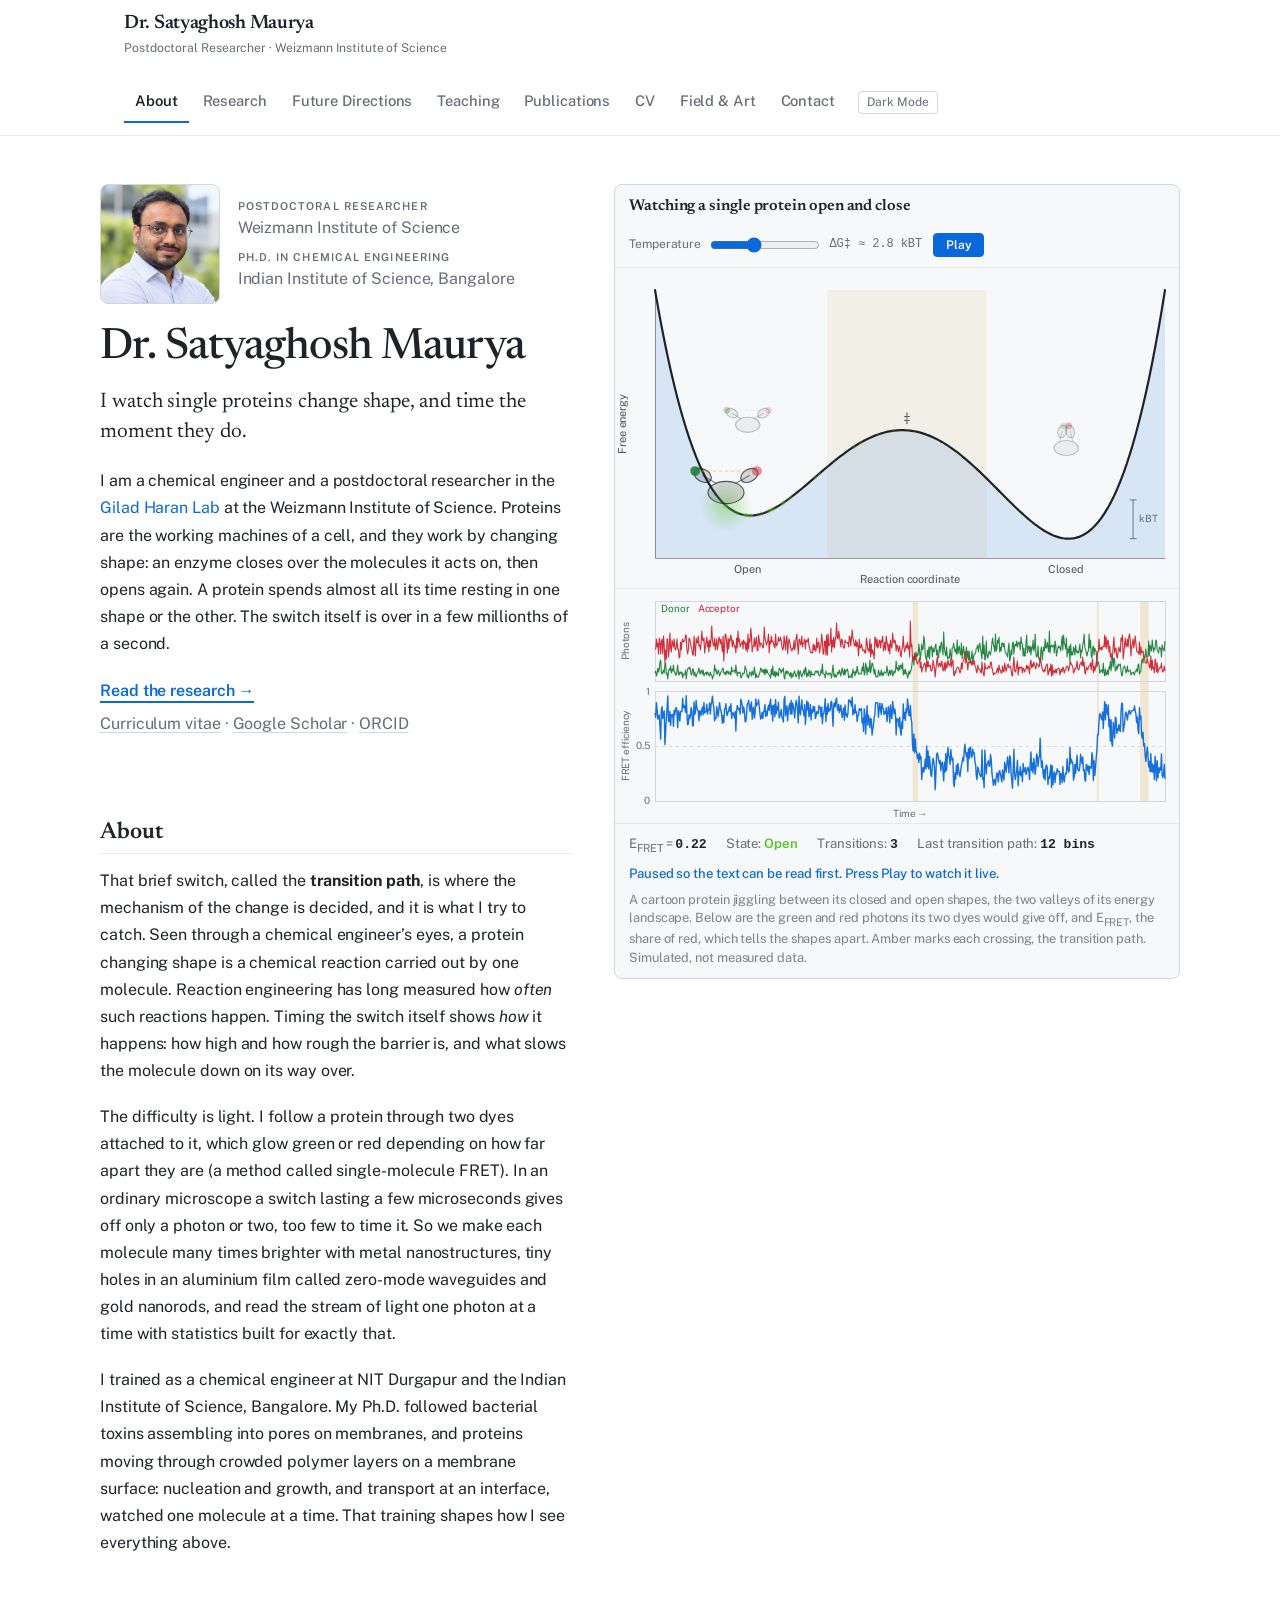
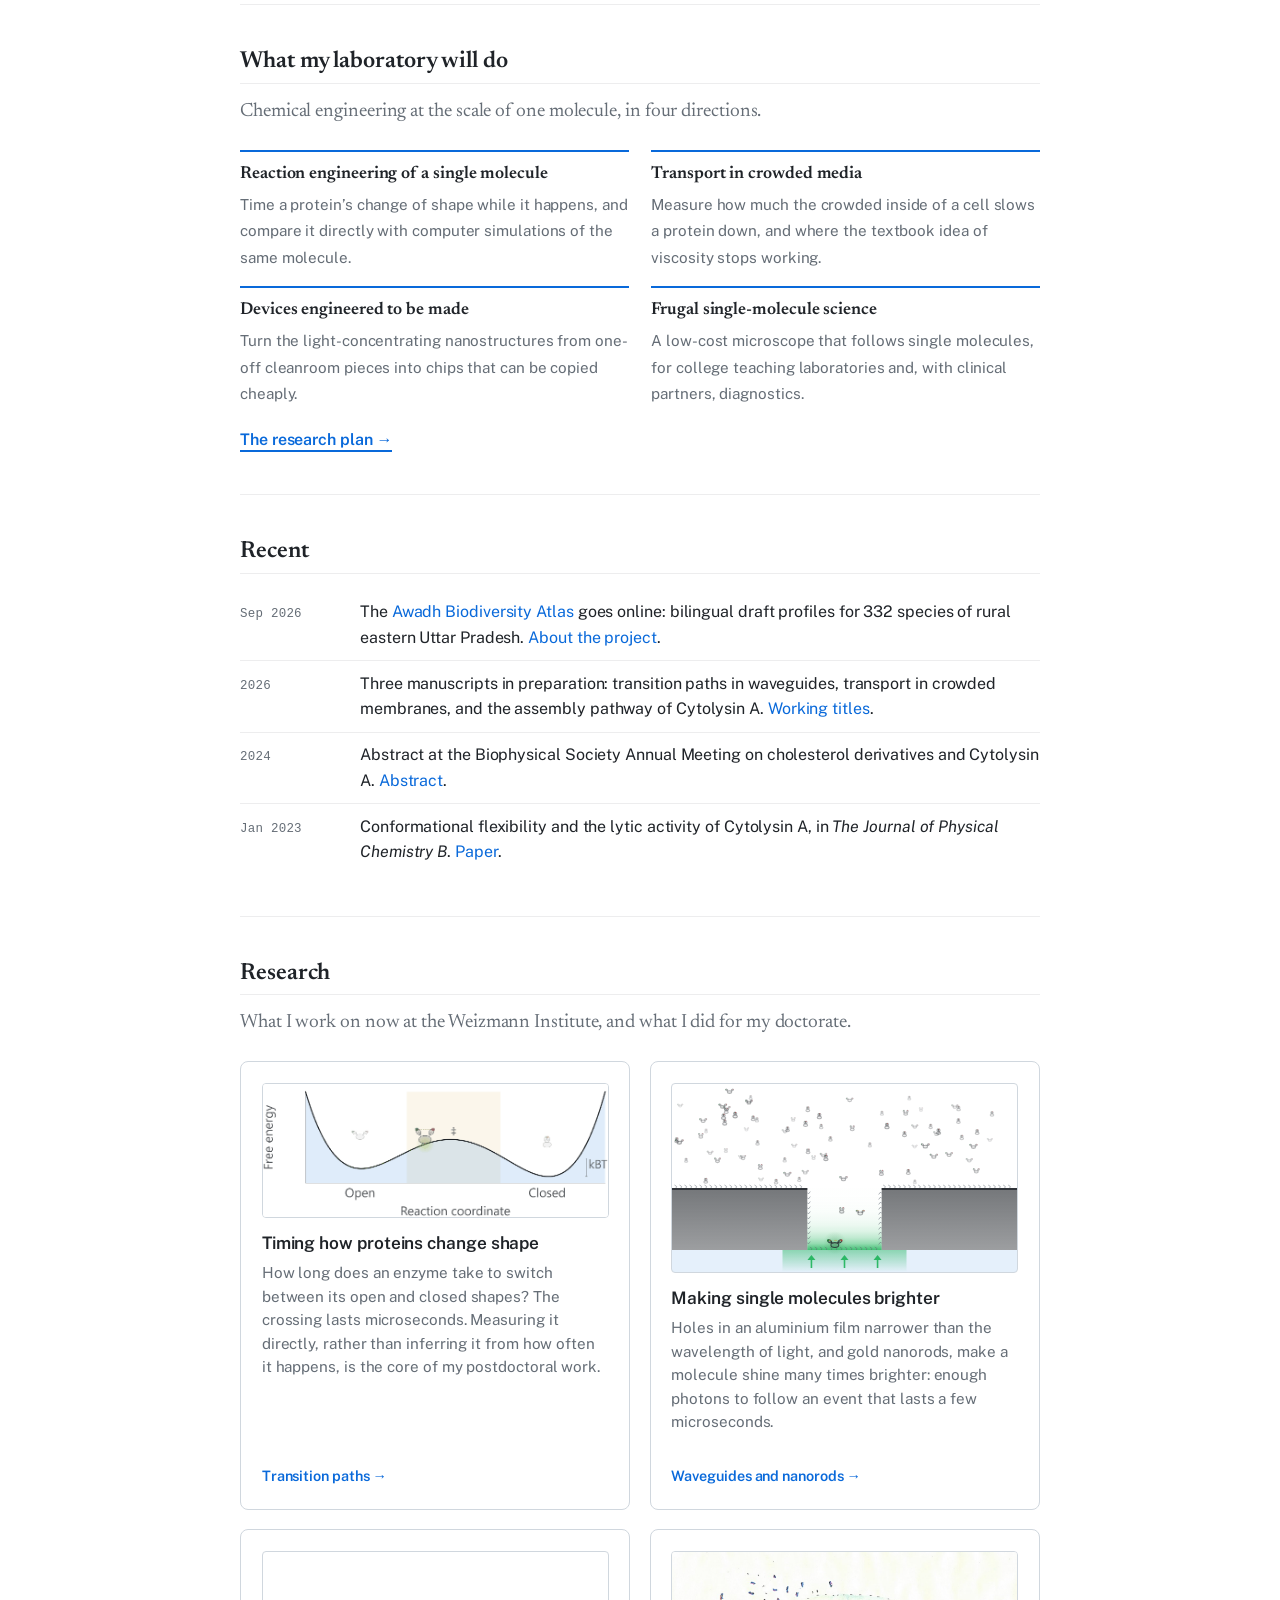
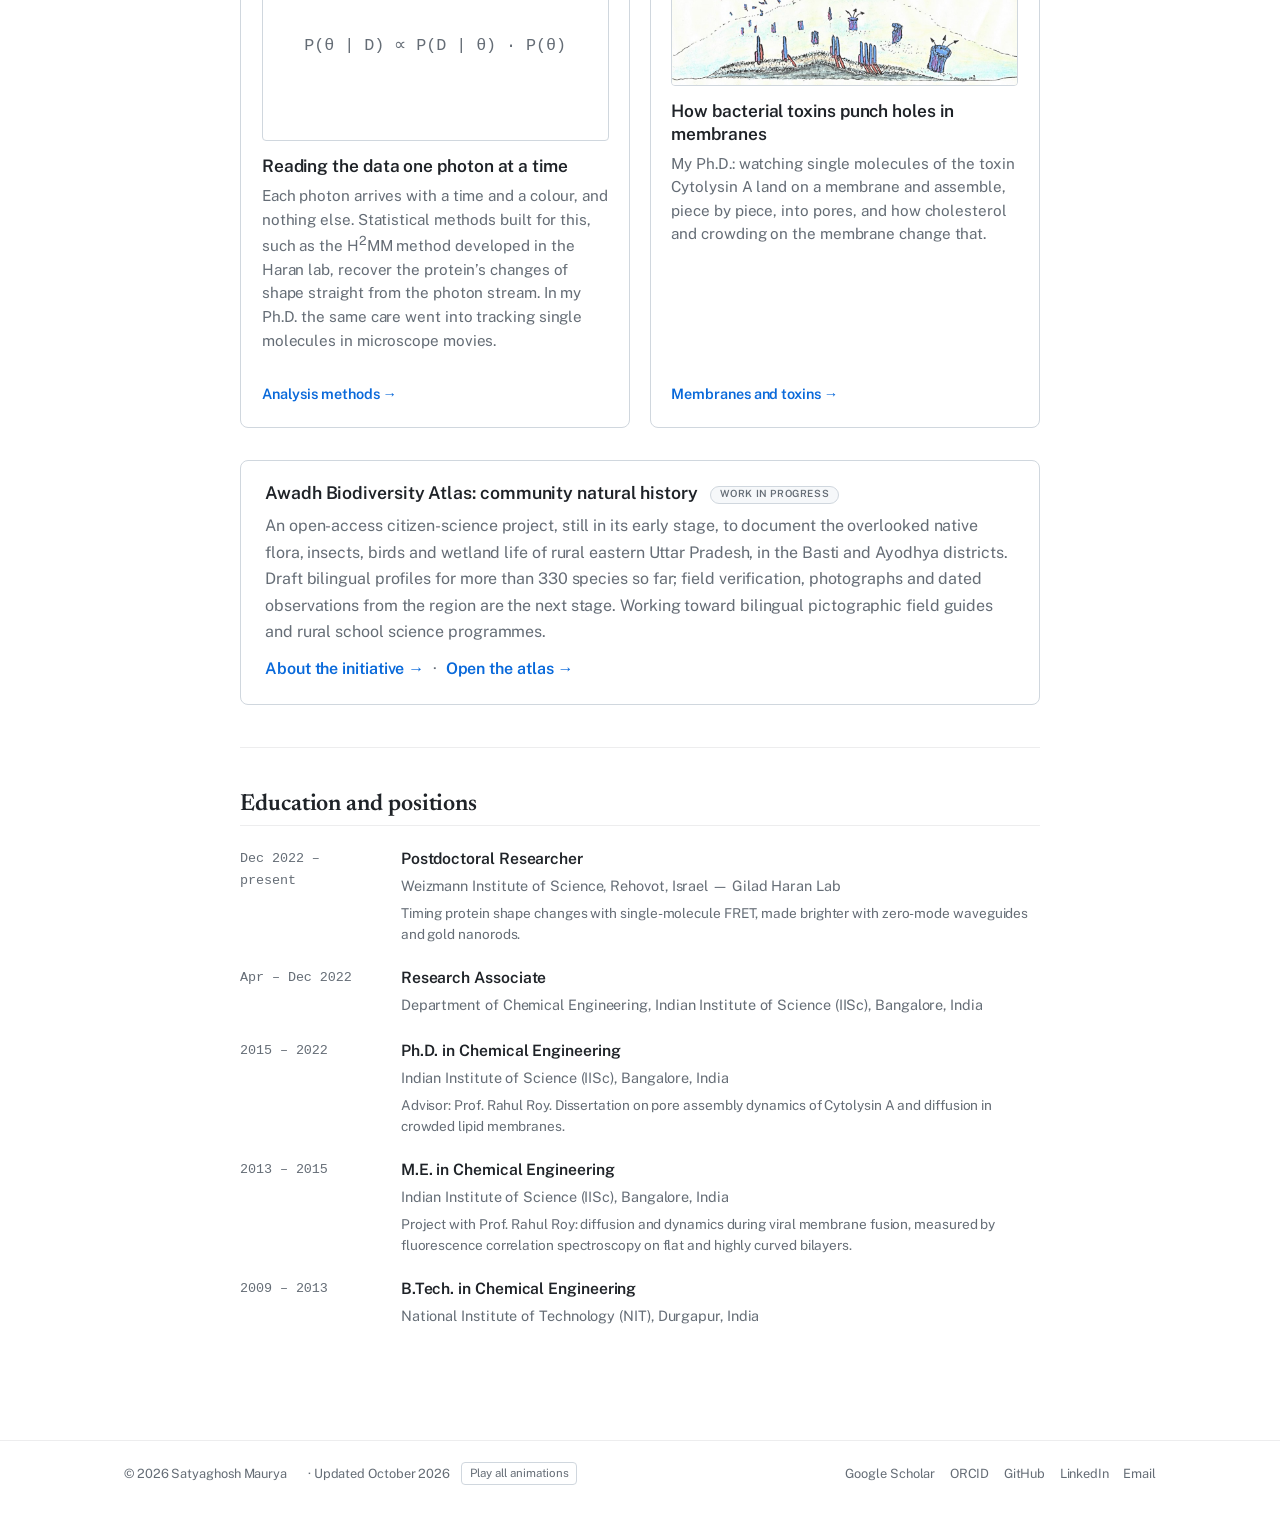
==== commit b84d478a: "CV PDF retired, contribution lines, students page, starting in India The stale CV PDF is removed; cv" ====
--- a/index.html
+++ b/index.html
@@ -150,7 +150,7 @@
           </p>
           <p class="hero-cta"><a href="research.html">Read the research &rarr;</a></p>
           <p class="hero-links">
-            <a href="assets/cv/Satyaghosh_Maurya_CV.pdf" target="_blank" rel="noopener">Curriculum vitae (PDF)</a> &middot;
+            <a href="cv.html">Curriculum vitae</a> &middot;
             <a href="https://scholar.google.com/citations?user=LGxS32gAAAAJ&amp;hl=en" target="_blank" rel="noopener">Google Scholar</a> &middot;
             <a href="https://orcid.org/0000-0003-2757-7742" target="_blank" rel="noopener">ORCID</a>
           </p>
--- a/css/style.css
+++ b/css/style.css
@@ -1117,7 +1117,7 @@
   flex-wrap: wrap;
   gap: 0.4rem 1.2rem;
   padding: 0.55rem 0.9rem 0.7rem;
-  font-size: 0.78rem;
+  font-size: 0.82rem;
   color: var(--text-muted);
   border-top: 1px solid var(--border-subtle);
 }
@@ -1131,7 +1131,7 @@
 .landscape-hero-note,
 .fig-note {
   flex-basis: 100%;
-  font-size: 0.74rem;
+  font-size: 0.8rem;
   opacity: 0.85;
   line-height: 1.45;
 }
@@ -2019,7 +2019,7 @@
 /* ---- Caption "More detail" toggles, page contents, footer date (2026-10-17) ---- */
 .fig-more {
   flex-basis: 100%;
-  font-size: 0.74rem;
+  font-size: 0.8rem;
   line-height: 1.45;
 }
 .fig-more summary {
@@ -2066,3 +2066,33 @@
   margin-left: 0.6rem;
 }
 .footer-updated::before { content: "\00b7\00a0"; }
+
+/* ---- Contribution lines, small notes, print (2026-10-25) ---- */
+.pub-role {
+  font-size: 0.9rem;
+  color: var(--text-muted);
+  margin: 0.3rem 0 0.4rem;
+  padding-left: 0.7rem;
+  border-left: 2px solid var(--border);
+}
+.small-note {
+  font-size: 0.85rem;
+  color: var(--text-muted);
+  margin: 0.5rem 0 0;
+}
+
+@media print {
+  :root { --bg: #fff; --bg-alt: #fff; --text: #000; --text-muted: #333; --border: #999; }
+  body { background: #fff; color: #000; font-size: 11pt; }
+  .site-nav, .nav-toggle, .theme-toggle-btn, .footer-anim, .skip-link,
+  .fig-controls, .hero-btn, .hero-cta, .landscape-hero-controls, .page-toc,
+  .fd-flow-hint, button { display: none !important; }
+  .site-header { border-bottom: 1px solid #999; }
+  a { color: #000; text-decoration: none; }
+  .content a[href^="http"]::after { content: " (" attr(href) ")"; font-size: 0.8em; color: #333; }
+  .card, .fig-card, .pillar-card { border: 1px solid #999; box-shadow: none; break-inside: avoid; }
+  .cv-item, .pub, .course-entry { break-inside: avoid; }
+  h2 { break-after: avoid; }
+  .fig-more { display: none; }
+  canvas { max-height: 60mm; }
+}
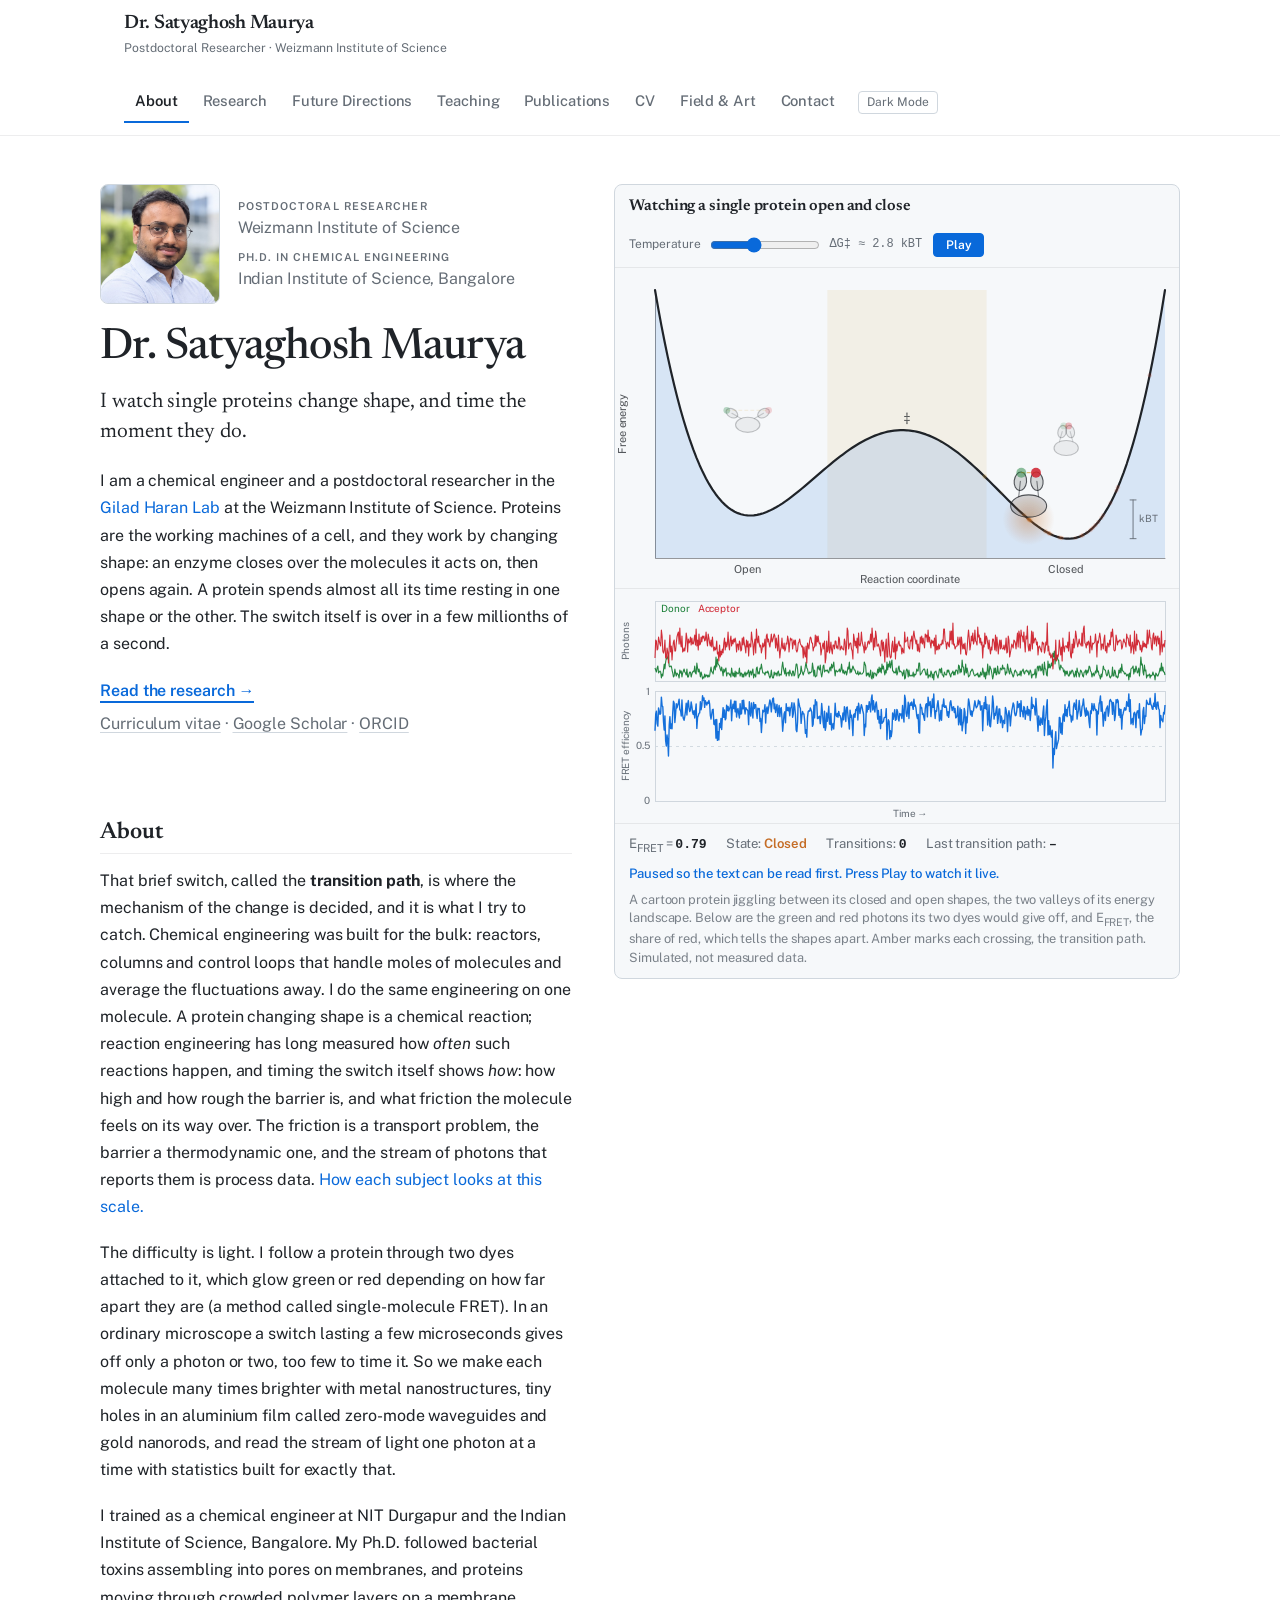
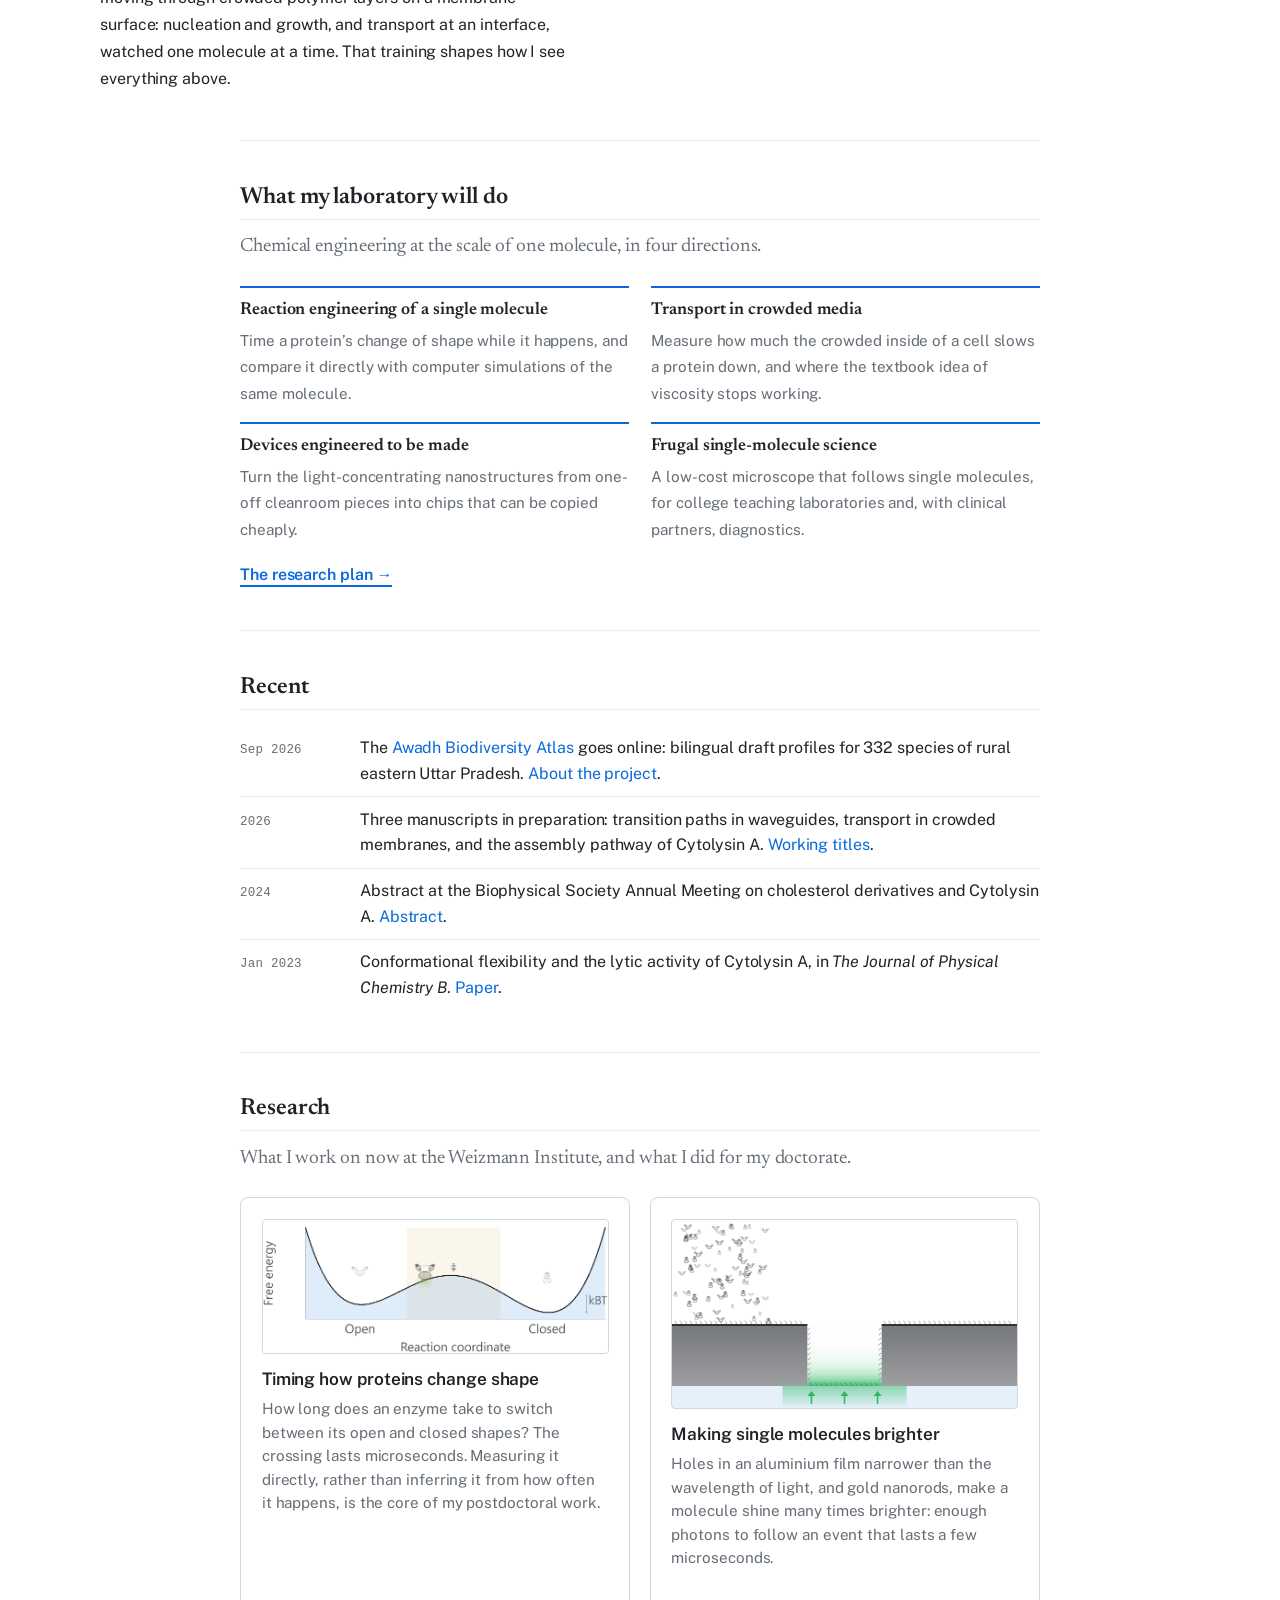
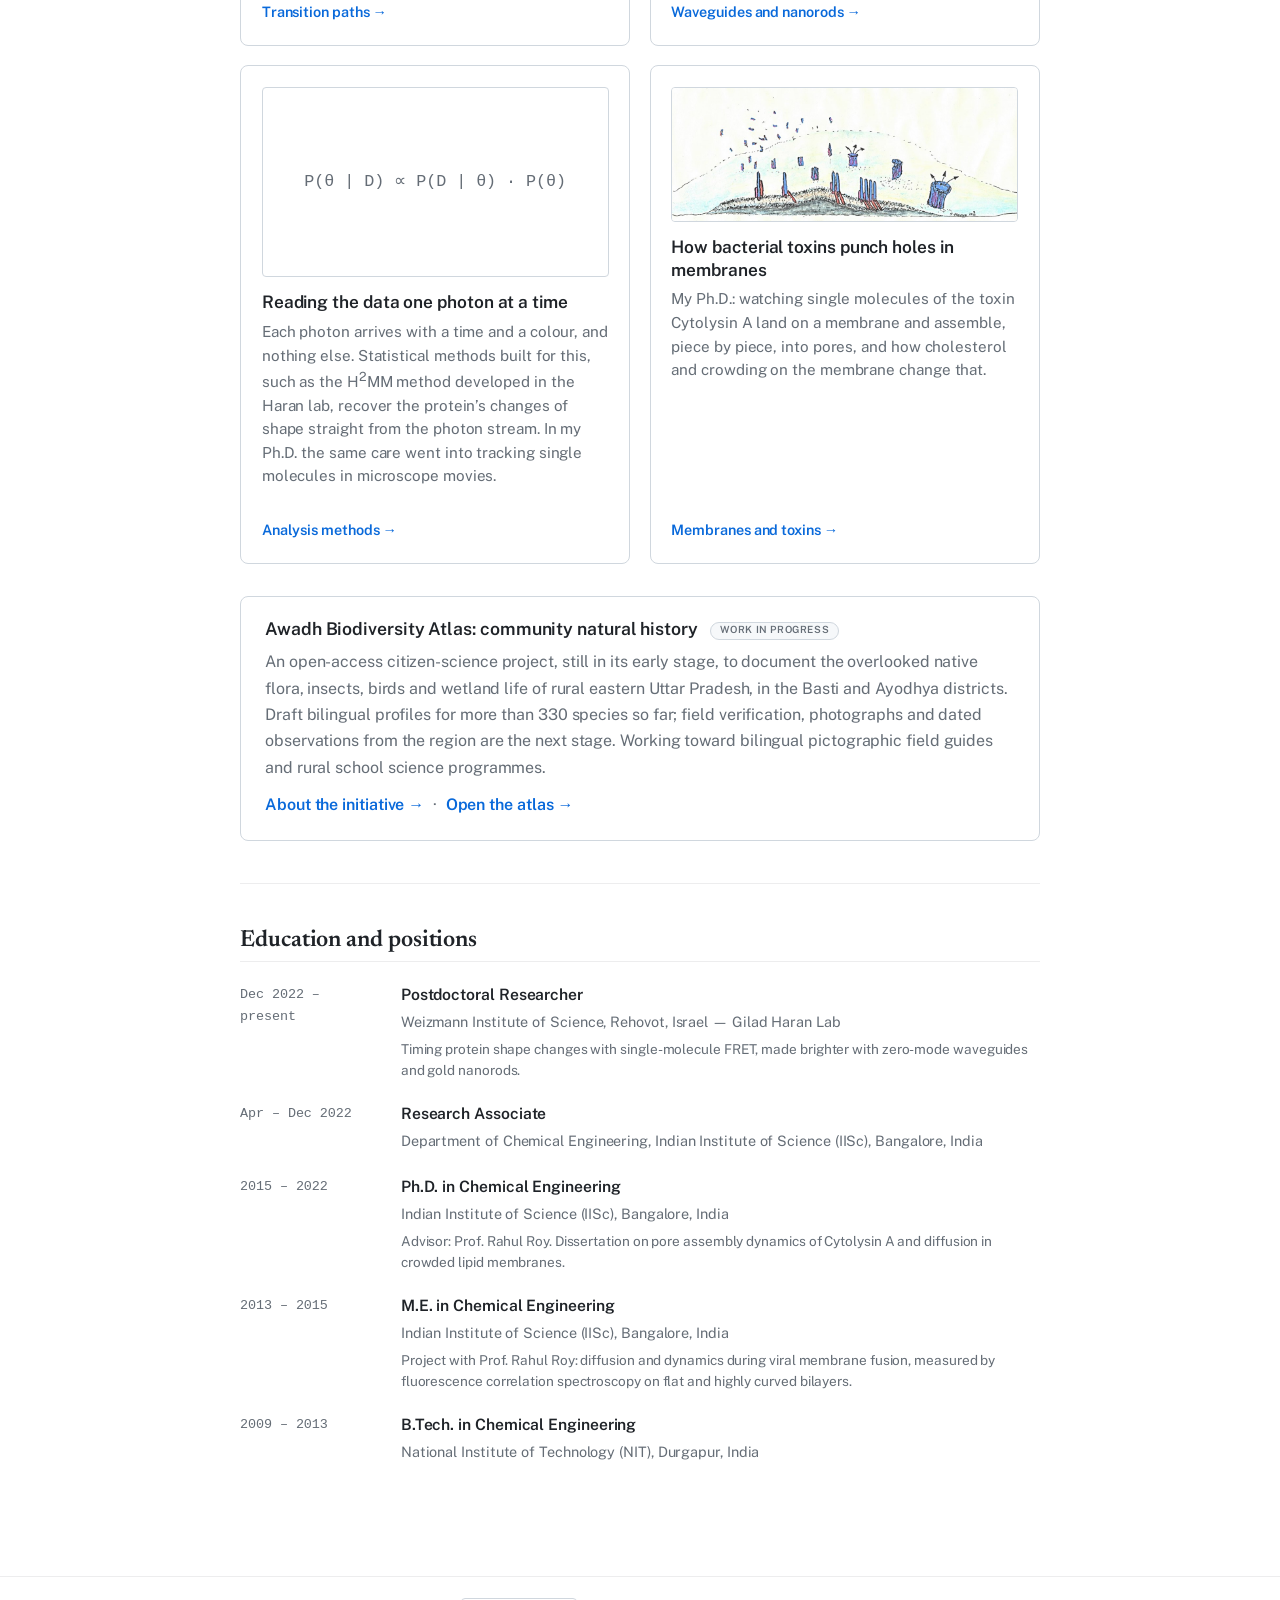
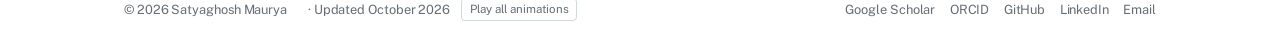
==== commit 0a633be9: "Chemical engineering, one molecule at a time A section on the research page with a table of six core" ====
--- a/index.html
+++ b/index.html
@@ -184,7 +184,7 @@
         <div class="hero-about">
           <h2>About</h2>
               <p>
-                That brief switch, called the <strong>transition path</strong>, is where the mechanism of the change is decided, and it is what I try to catch. Seen through a chemical engineer&rsquo;s eyes, a protein changing shape is a chemical reaction carried out by one molecule. Reaction engineering has long measured how <em>often</em> such reactions happen. Timing the switch itself shows <em>how</em> it happens: how high and how rough the barrier is, and what slows the molecule down on its way over.
+                That brief switch, called the <strong>transition path</strong>, is where the mechanism of the change is decided, and it is what I try to catch. Chemical engineering was built for the bulk: reactors, columns and control loops that handle moles of molecules and average the fluctuations away. I do the same engineering on one molecule. A protein changing shape is a chemical reaction; reaction engineering has long measured how <em>often</em> such reactions happen, and timing the switch itself shows <em>how</em>: how high and how rough the barrier is, and what friction the molecule feels on its way over. The friction is a transport problem, the barrier a thermodynamic one, and the stream of photons that reports them is process data. <a href="research.html#chemeng">How each subject looks at this scale.</a>
               </p>
               <p>
                 The difficulty is light. I follow a protein through two dyes attached to it, which glow green or red depending on how far apart they are (a method called single-molecule FRET). In an ordinary microscope a switch lasting a few microseconds gives off only a photon or two, too few to time it. So we make each molecule many times brighter with metal nanostructures, tiny holes in an aluminium film called zero-mode waveguides and gold nanorods, and read the stream of light one photon at a time with statistics built for exactly that.
--- a/css/style.css
+++ b/css/style.css
@@ -2096,3 +2096,113 @@
   .fig-more { display: none; }
   canvas { max-height: 60mm; }
 }
+
+/* ---- Future Directions: one schematic per direction (2026-10-25) ---- */
+.fd-fig {
+  margin: 0.9rem 0 1.1rem;
+  padding: 0.7rem 0.7rem 0.4rem;
+  background: var(--bg);
+  border: 1px solid var(--border);
+  border-radius: var(--radius-md);
+}
+.fd-fig svg {
+  display: block;
+  width: 100%;
+  max-width: 640px;
+  height: auto;
+  margin: 0 auto;
+  font-family: var(--font-body);
+}
+.fd-fig .t { font-size: 13px; fill: var(--text); }
+.fd-fig .m { font-size: 12px; fill: var(--text-muted); }
+.fd-fig .ax { stroke: var(--text-muted); stroke-width: 1.2; fill: none; }
+.fd-fig .curve { stroke: var(--text); stroke-width: 2.4; fill: none; stroke-linejoin: round; stroke-linecap: round; }
+.fd-fig .amber { stroke: #d29922; }
+.fd-fig .amberfill { fill: #d29922; opacity: 0.16; }
+.fd-fig .nextfill { fill: var(--accent-light); }
+.fd-fig .blue { stroke: var(--accent); }
+.fd-fig .muted { stroke: var(--text-muted); stroke-width: 1.6; }
+.fd-fig .dash { stroke-dasharray: 6 4; }
+.fd-fig .pt { fill: var(--accent); stroke: var(--bg); stroke-width: 1.5; }
+.fd-fig .mol { fill: #d29922; stroke: var(--text); stroke-width: 1.2; }
+.fd-fig .arr { stroke: var(--accent); stroke-width: 1.8; fill: none; }
+.fd-fig .beam { stroke: var(--accent-secondary); stroke-width: 2.4; fill: none; }
+.fd-fig .film { fill: var(--text-muted); opacity: 0.55; }
+.fd-fig .master { fill: var(--text-muted); opacity: 0.35; }
+.fd-fig .tooth { fill: var(--text-muted); opacity: 0.35; }
+.fd-fig .hole { fill: var(--bg); }
+.fd-fig .lens { fill: var(--accent-light); stroke: var(--accent); stroke-width: 1.4; }
+.fd-fig .objective { fill: var(--bg-alt); stroke: var(--text-muted); stroke-width: 1.4; }
+.fd-fig .blk rect { fill: var(--bg-alt); stroke: var(--border); stroke-width: 1.2; }
+.fd-figcap {
+  font-size: 0.82rem;
+  color: var(--text-muted);
+  line-height: 1.5;
+  margin: 0.5rem 0.2rem 0;
+}
+
+/* ---- "The same subjects at two scales" table (2026-10-25) ---- */
+.map-wrap {
+  overflow-x: auto;
+  margin: 1.1rem 0 1.2rem;
+}
+.map-table {
+  width: 100%;
+  min-width: 620px;
+  border-collapse: collapse;
+  font-size: 0.92rem;
+  line-height: 1.5;
+}
+.map-table caption {
+  caption-side: top;
+  text-align: left;
+  font-family: var(--font-serif);
+  font-size: 1.05rem;
+  font-weight: 600;
+  padding: 0 0 0.5rem;
+}
+.map-table th, .map-table td {
+  text-align: left;
+  vertical-align: top;
+  padding: 0.6rem 0.7rem;
+  border-top: 1px solid var(--border);
+}
+.map-table thead th {
+  border-top: none;
+  border-bottom: 2px solid var(--text);
+  font-size: 0.8rem;
+  text-transform: uppercase;
+  letter-spacing: 0.06em;
+  color: var(--text-muted);
+}
+.map-table tbody th {
+  font-weight: 600;
+  width: 20%;
+  white-space: nowrap;
+}
+.map-table td:nth-child(2) { color: var(--text-muted); width: 36%; }
+.map-table td:nth-child(3) { width: 44%; }
+.map-table td:nth-child(3) a { white-space: nowrap; }
+@media (max-width: 720px) {
+  .map-table tbody th { white-space: normal; }
+}
+@media (max-width: 720px) {
+  .map-wrap { overflow-x: visible; }
+  .map-table { min-width: 0; }
+  .map-table thead { display: none; }
+  .map-table, .map-table tbody, .map-table tr, .map-table th, .map-table td { display: block; width: auto; }
+  .map-table tr { border-top: 2px solid var(--text); padding: 0.4rem 0 0.6rem; }
+  .map-table tbody th { border-top: none; padding: 0.3rem 0 0.2rem; font-family: var(--font-serif); font-size: 1.05rem; }
+  .map-table td { border-top: none; padding: 0.2rem 0 0.35rem; }
+  .map-table td::before {
+    content: attr(data-label);
+    display: block;
+    font-size: 0.74rem;
+    text-transform: uppercase;
+    letter-spacing: 0.06em;
+    color: var(--text-muted);
+    margin-bottom: 0.1rem;
+  }
+  .map-table td:nth-child(2), .map-table td:nth-child(3) { width: auto; }
+  .map-table td:nth-child(3) a { white-space: normal; }
+}
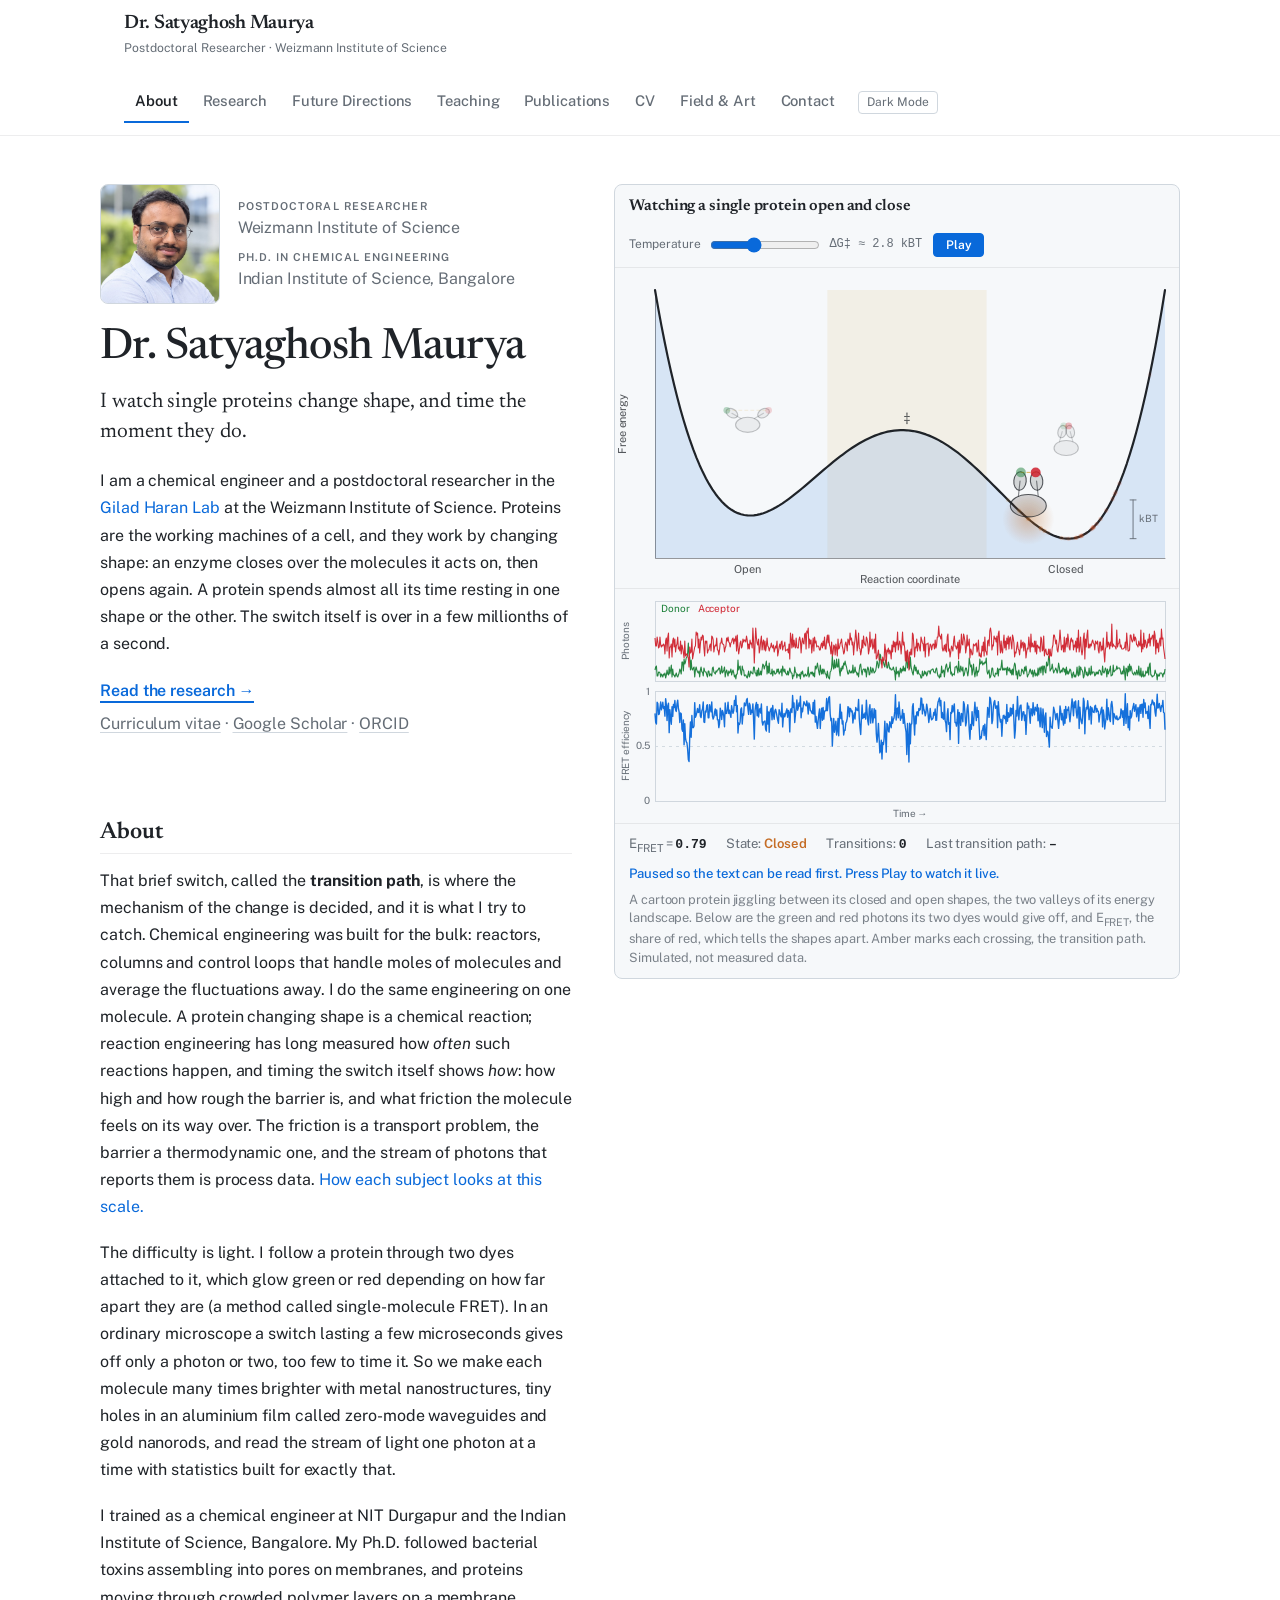
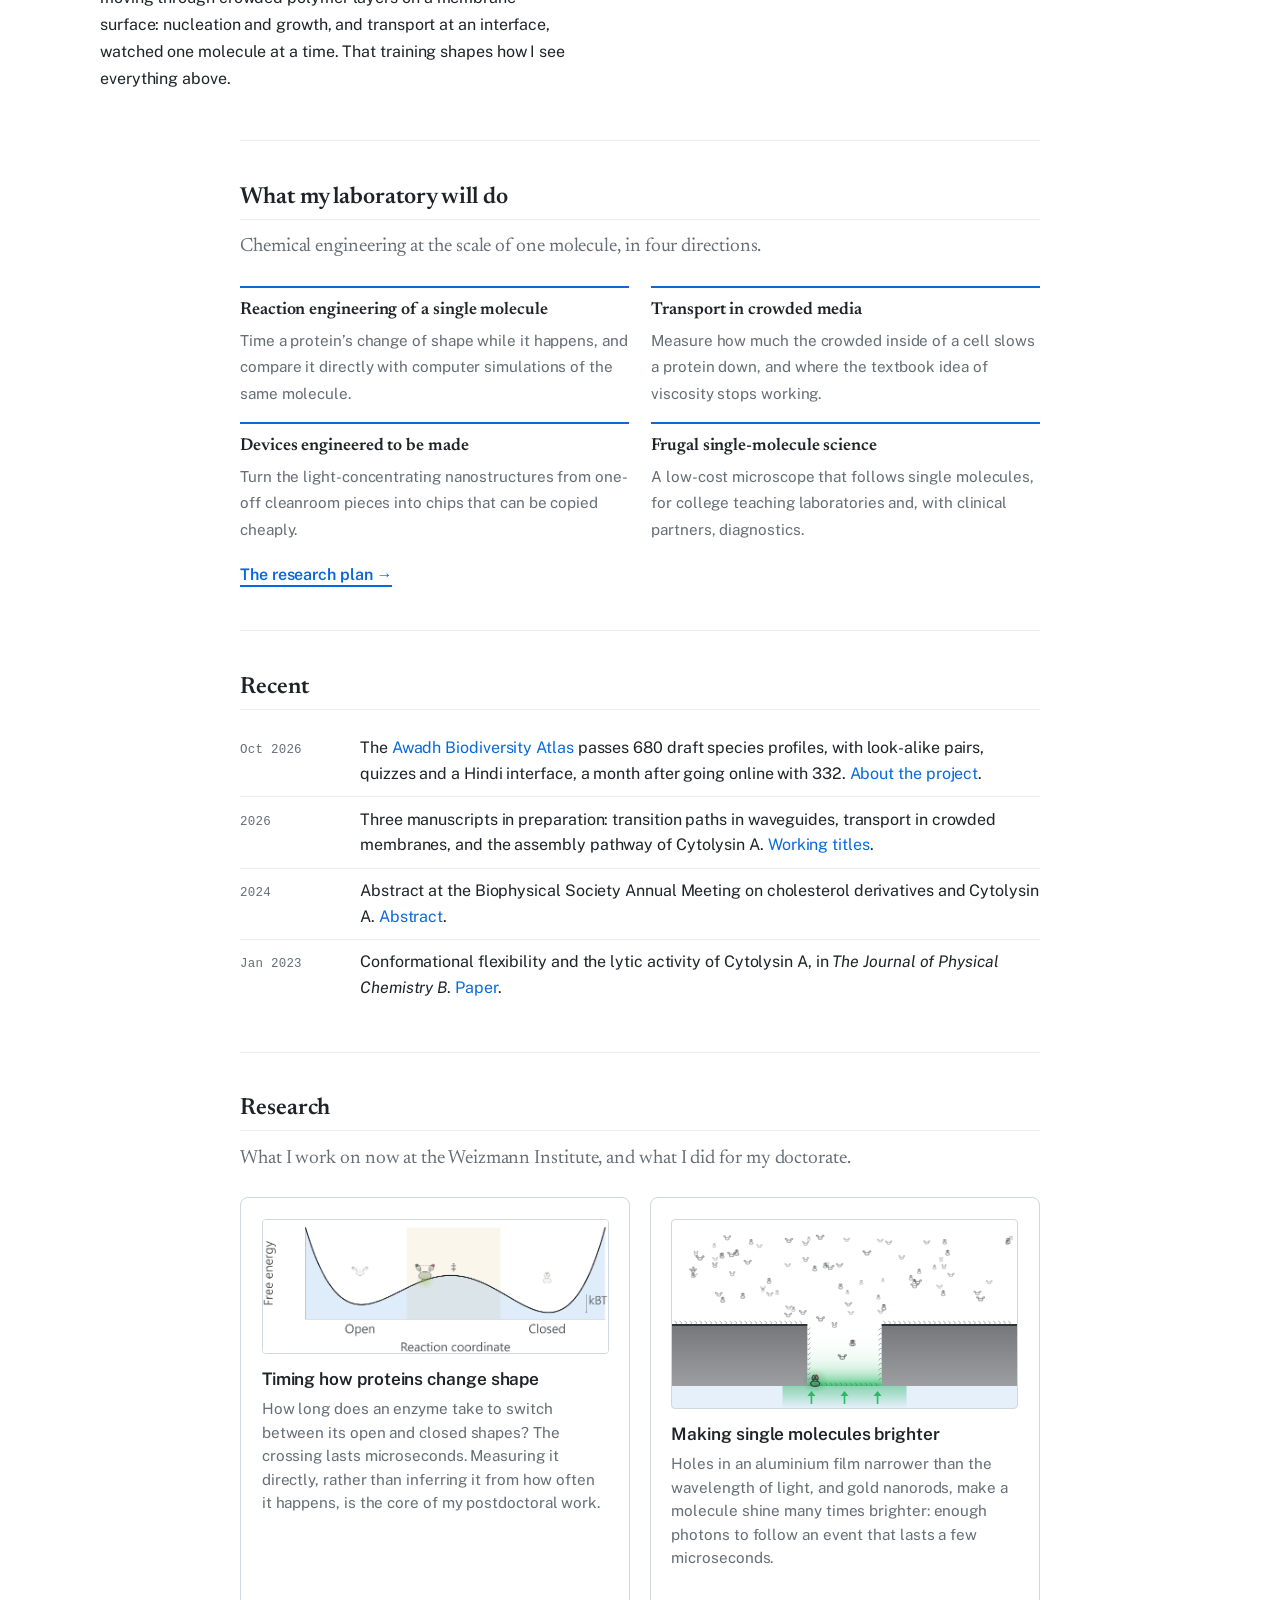
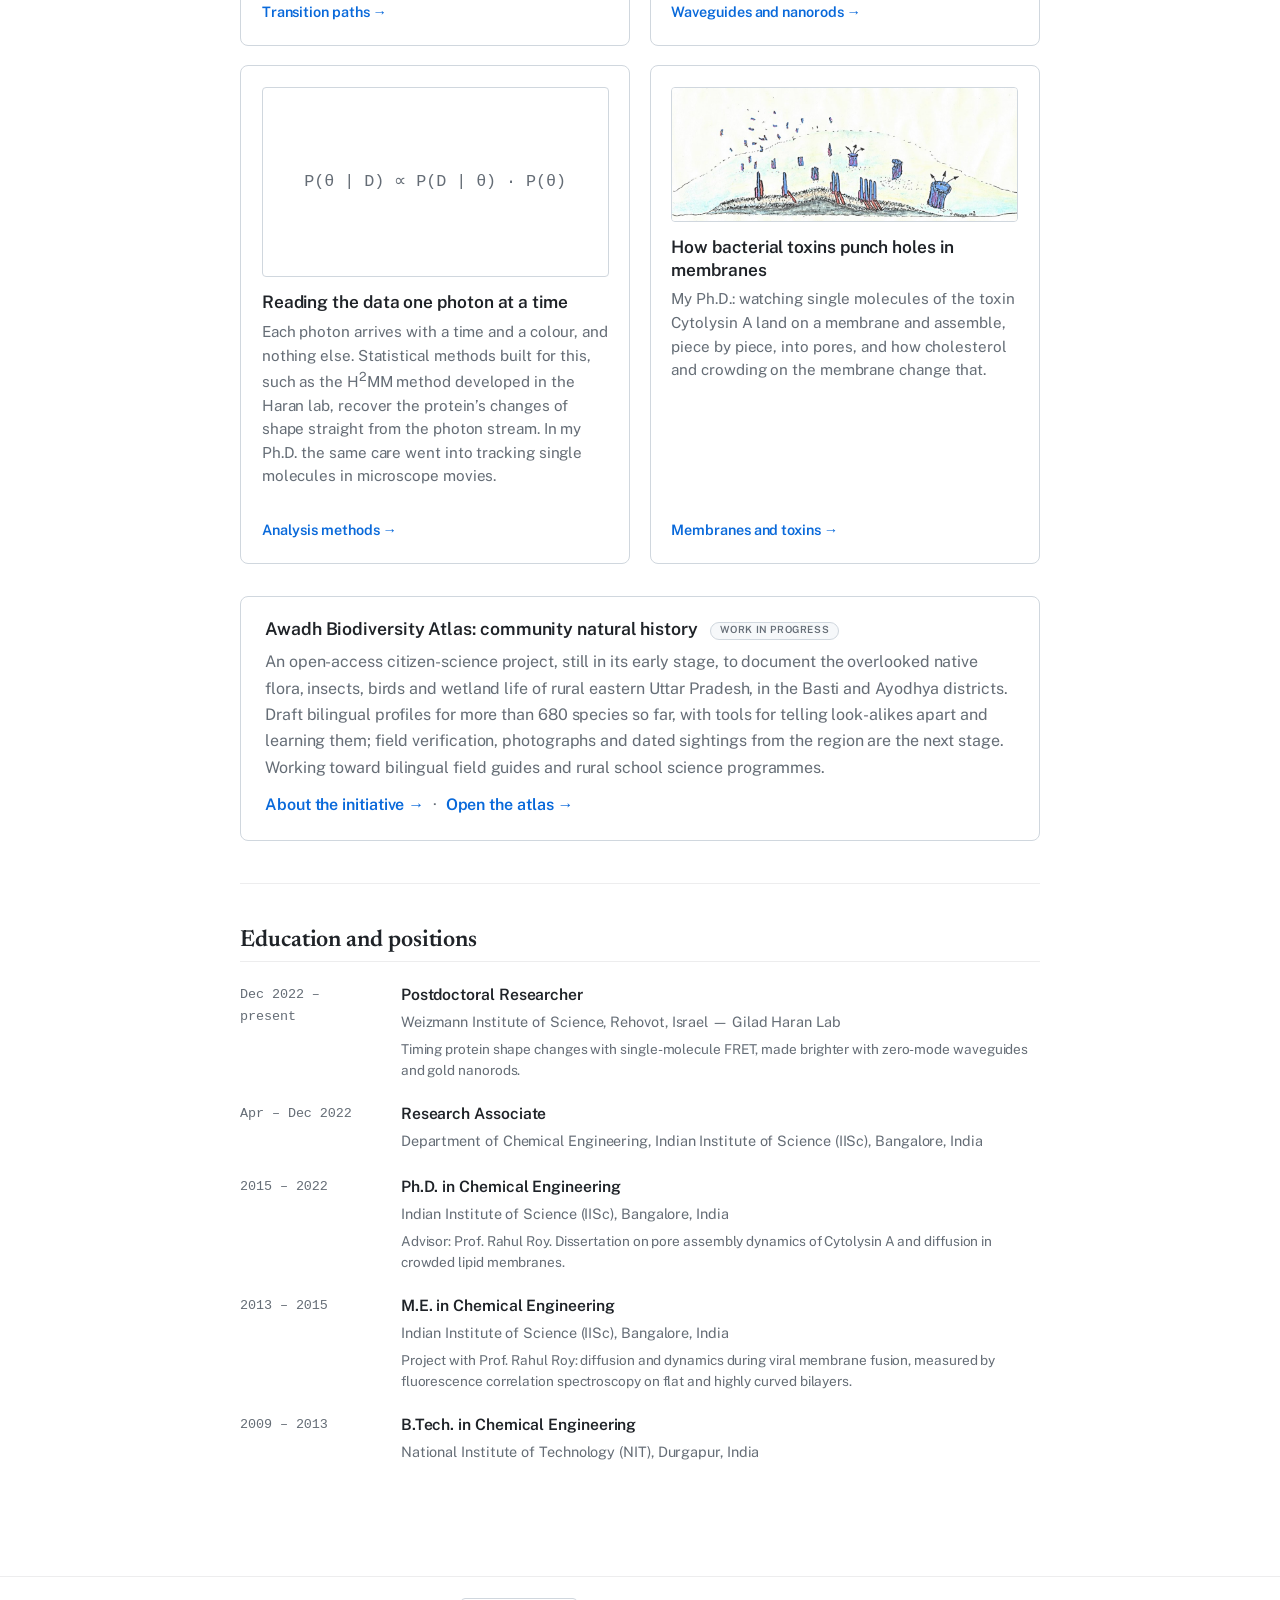
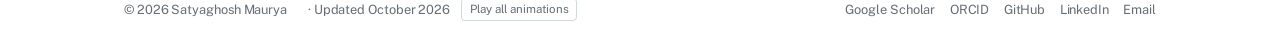
==== commit 92027572: "Atlas section updated to 682 species and the new tools Counts block rebuilt from the vault (682 prof" ====
--- a/index.html
+++ b/index.html
@@ -216,8 +216,8 @@
       <h2>Recent</h2>
       <ul class="recent-list">
         <li>
-          <span class="recent-date">Sep 2026</span>
-          <span class="recent-what">The <a href="https://sgmaurya.github.io/awadh-biodiversity-atlas-site/">Awadh Biodiversity Atlas</a> goes online: bilingual draft profiles for 332 species of rural eastern Uttar Pradesh. <a href="hobbies.html#citizen-science">About the project</a>.</span>
+          <span class="recent-date">Oct 2026</span>
+          <span class="recent-what">The <a href="https://sgmaurya.github.io/awadh-biodiversity-atlas-site/">Awadh Biodiversity Atlas</a> passes 680 draft species profiles, with look-alike pairs, quizzes and a Hindi interface, a month after going online with 332. <a href="hobbies.html#citizen-science">About the project</a>.</span>
         </li>
         <li>
           <span class="recent-date">2026</span>
@@ -280,7 +280,7 @@
       <div class="card feature-card">
         <h3>Awadh Biodiversity Atlas: community natural history <span class="wip-tag">Work in progress</span></h3>
         <p>
-          An open-access citizen-science project, still in its early stage, to document the overlooked native flora, insects, birds and wetland life of rural eastern Uttar Pradesh, in the Basti and Ayodhya districts. Draft bilingual profiles for more than 330 species so far; field verification, photographs and dated observations from the region are the next stage. Working toward bilingual pictographic field guides and rural school science programmes.
+          An open-access citizen-science project, still in its early stage, to document the overlooked native flora, insects, birds and wetland life of rural eastern Uttar Pradesh, in the Basti and Ayodhya districts. Draft bilingual profiles for more than 680 species so far, with tools for telling look-alikes apart and learning them; field verification, photographs and dated sightings from the region are the next stage. Working toward bilingual field guides and rural school science programmes.
         </p>
         <p class="feature-link"><a href="hobbies.html#citizen-science">About the initiative &rarr;</a> <span class="feature-sep">&middot;</span> <a href="https://sgmaurya.github.io/awadh-biodiversity-atlas-site/">Open the atlas &rarr;</a></p>
       </div>
--- a/css/style.css
+++ b/css/style.css
@@ -2206,3 +2206,7 @@
   .map-table td:nth-child(2), .map-table td:nth-child(3) { width: auto; }
   .map-table td:nth-child(3) a { white-space: normal; }
 }
+@media (max-width: 720px) {
+  .map-table caption { display: block; width: auto; }
+  .map-table tbody th { width: auto; }
+}
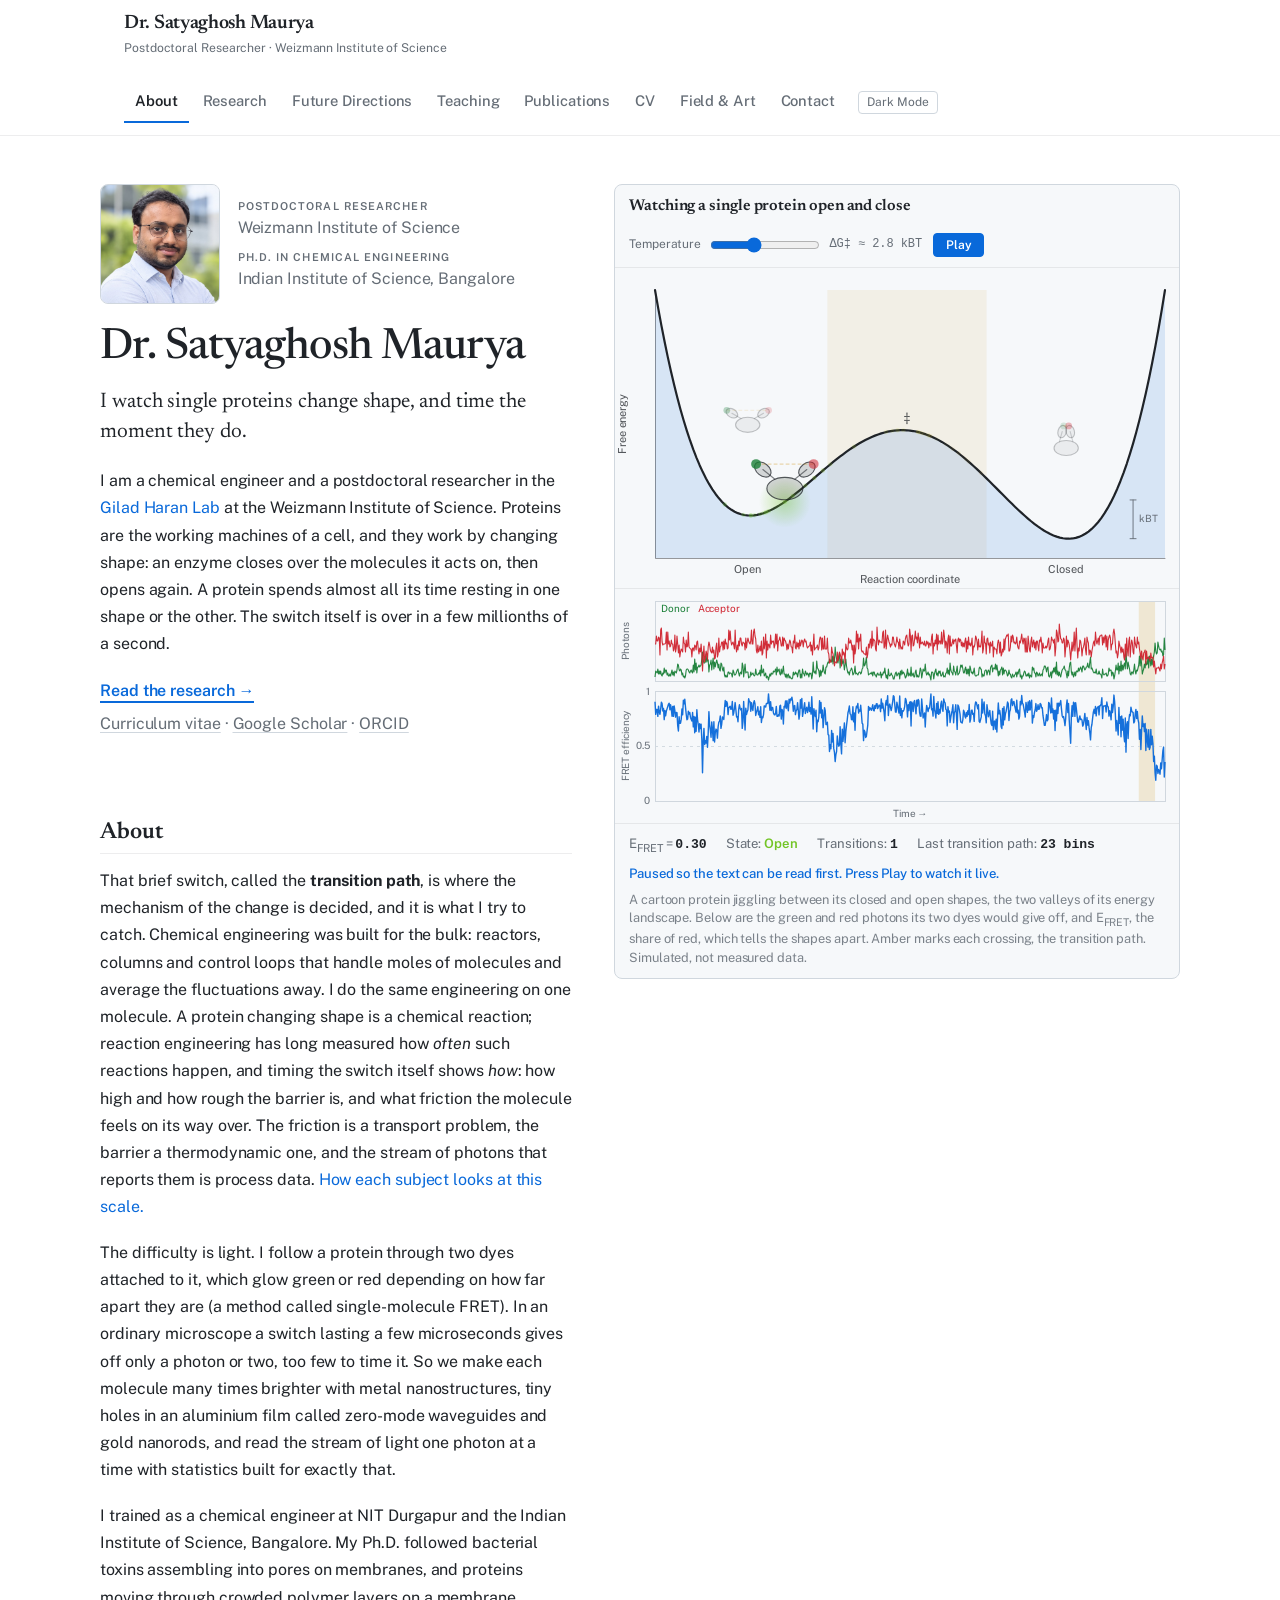
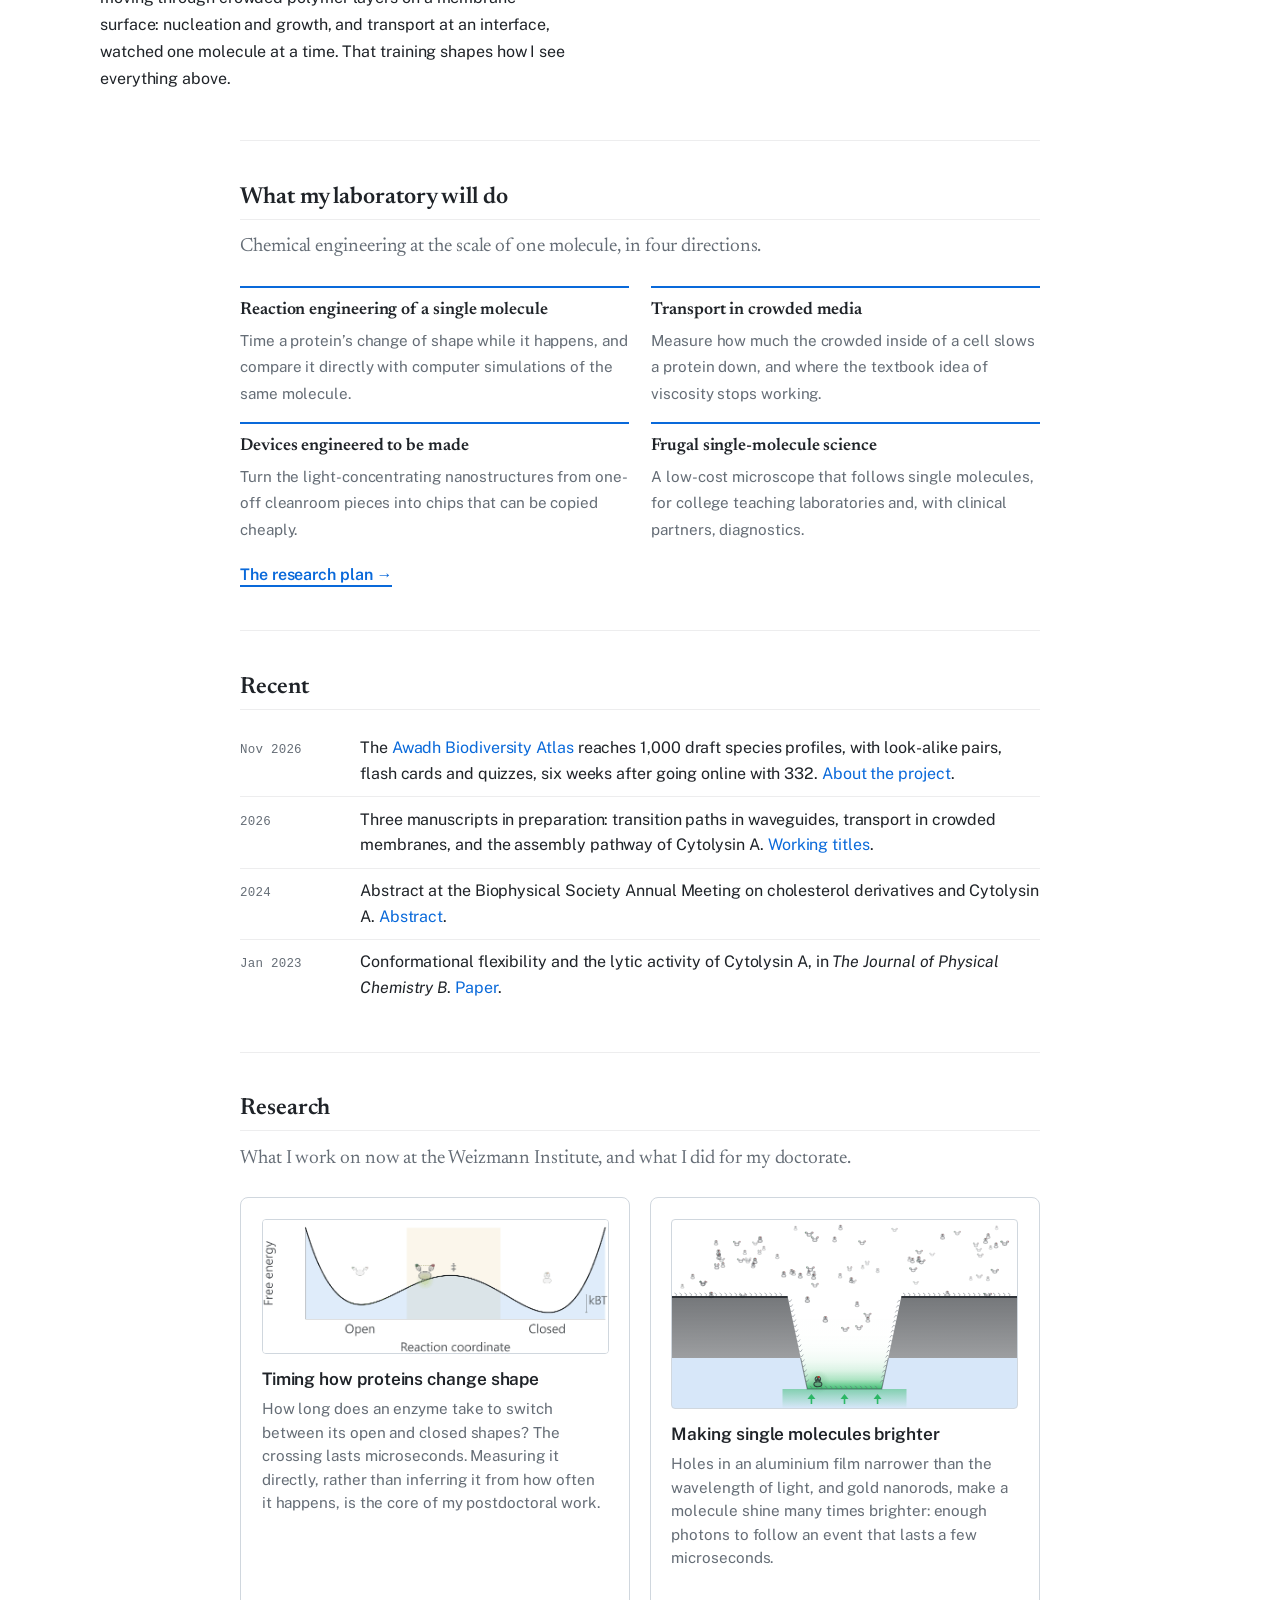
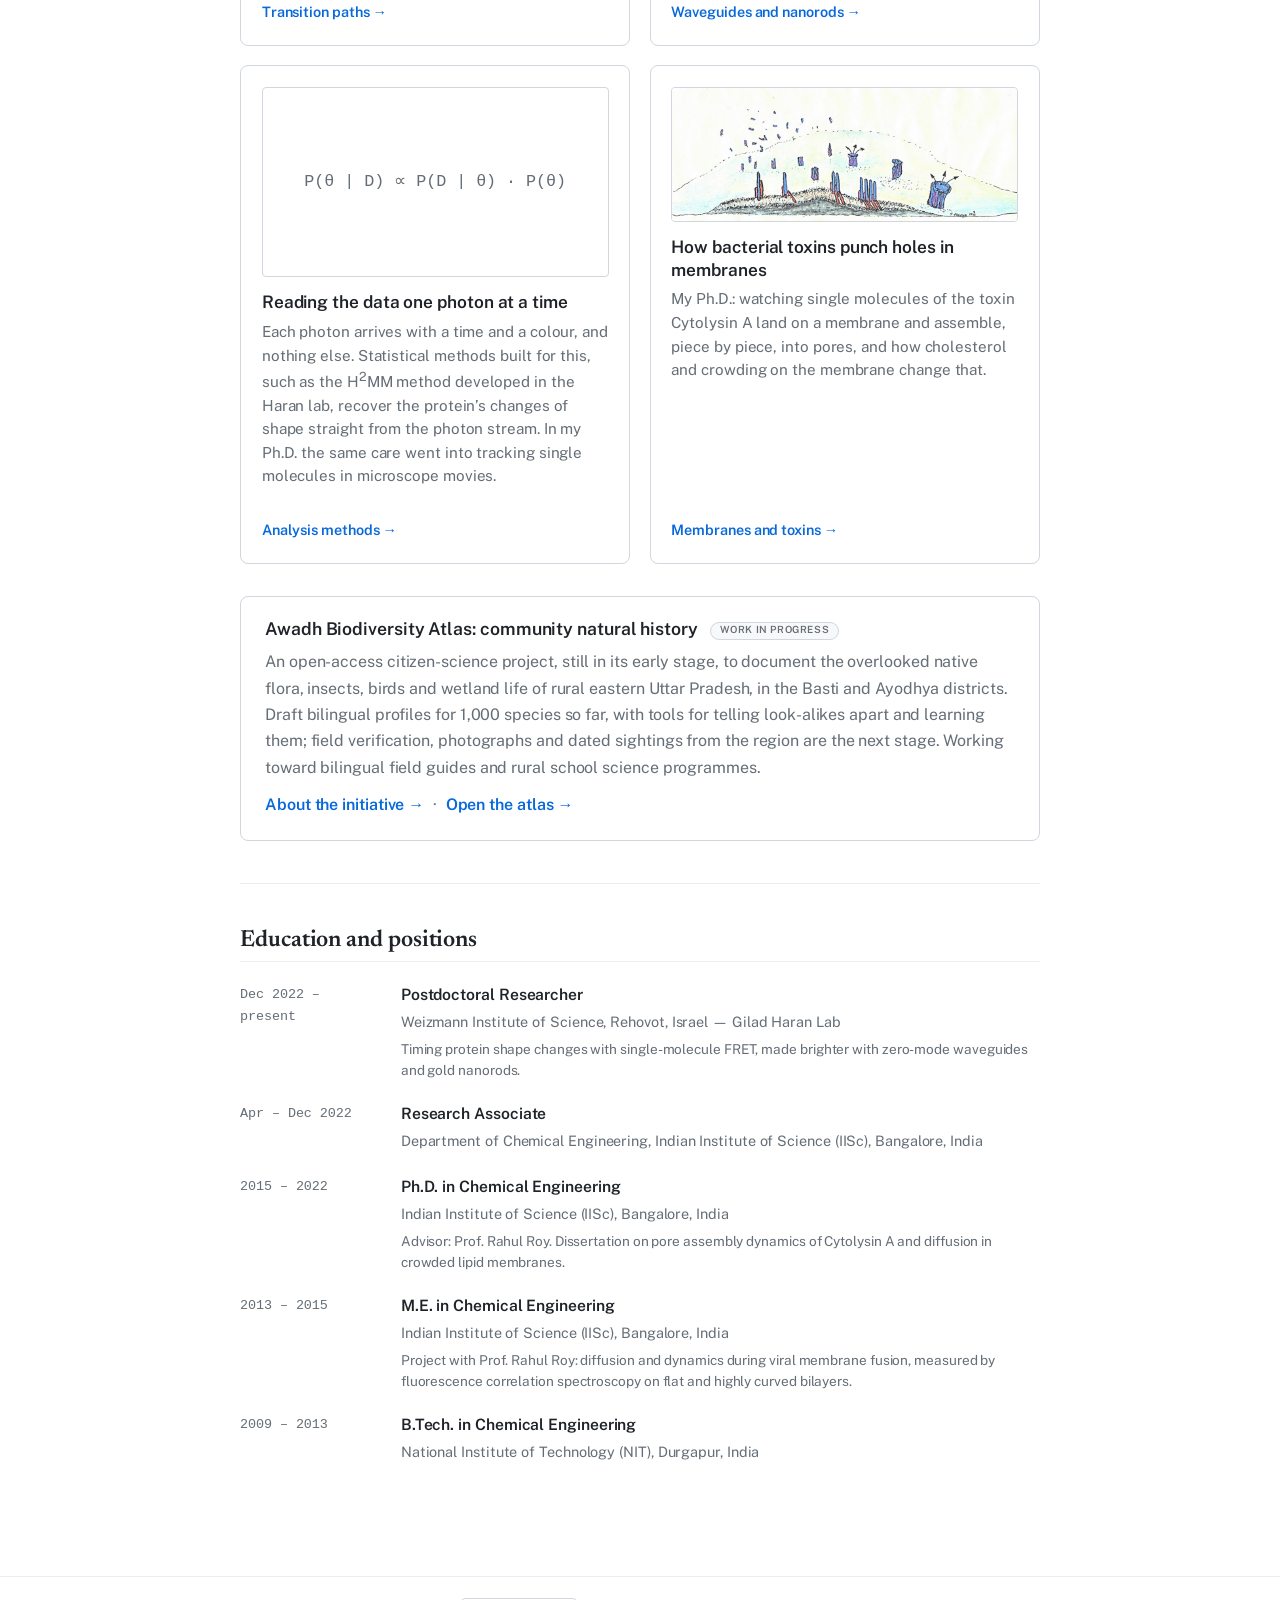
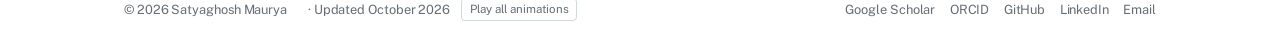
==== commit feb02958: "Atlas counts update themselves from the atlas's stats.json js/main.js fetches the atlas's one-kiloby" ====
--- a/index.html
+++ b/index.html
@@ -216,8 +216,8 @@
       <h2>Recent</h2>
       <ul class="recent-list">
         <li>
-          <span class="recent-date">Oct 2026</span>
-          <span class="recent-what">The <a href="https://sgmaurya.github.io/awadh-biodiversity-atlas-site/">Awadh Biodiversity Atlas</a> passes 680 draft species profiles, with look-alike pairs, quizzes and a Hindi interface, a month after going online with 332. <a href="hobbies.html#citizen-science">About the project</a>.</span>
+          <span class="recent-date">Nov 2026</span>
+          <span class="recent-what">The <a href="https://sgmaurya.github.io/awadh-biodiversity-atlas-site/">Awadh Biodiversity Atlas</a> reaches 1,000 draft species profiles, with look-alike pairs, flash cards and quizzes, six weeks after going online with 332. <a href="hobbies.html#citizen-science">About the project</a>.</span>
         </li>
         <li>
           <span class="recent-date">2026</span>
@@ -280,7 +280,7 @@
       <div class="card feature-card">
         <h3>Awadh Biodiversity Atlas: community natural history <span class="wip-tag">Work in progress</span></h3>
         <p>
-          An open-access citizen-science project, still in its early stage, to document the overlooked native flora, insects, birds and wetland life of rural eastern Uttar Pradesh, in the Basti and Ayodhya districts. Draft bilingual profiles for more than 680 species so far, with tools for telling look-alikes apart and learning them; field verification, photographs and dated sightings from the region are the next stage. Working toward bilingual field guides and rural school science programmes.
+          An open-access citizen-science project, still in its early stage, to document the overlooked native flora, insects, birds and wetland life of rural eastern Uttar Pradesh, in the Basti and Ayodhya districts. Draft bilingual profiles for <span data-atlas="total">1,000</span> species so far, with tools for telling look-alikes apart and learning them; field verification, photographs and dated sightings from the region are the next stage. Working toward bilingual field guides and rural school science programmes.
         </p>
         <p class="feature-link"><a href="hobbies.html#citizen-science">About the initiative &rarr;</a> <span class="feature-sep">&middot;</span> <a href="https://sgmaurya.github.io/awadh-biodiversity-atlas-site/">Open the atlas &rarr;</a></p>
       </div>
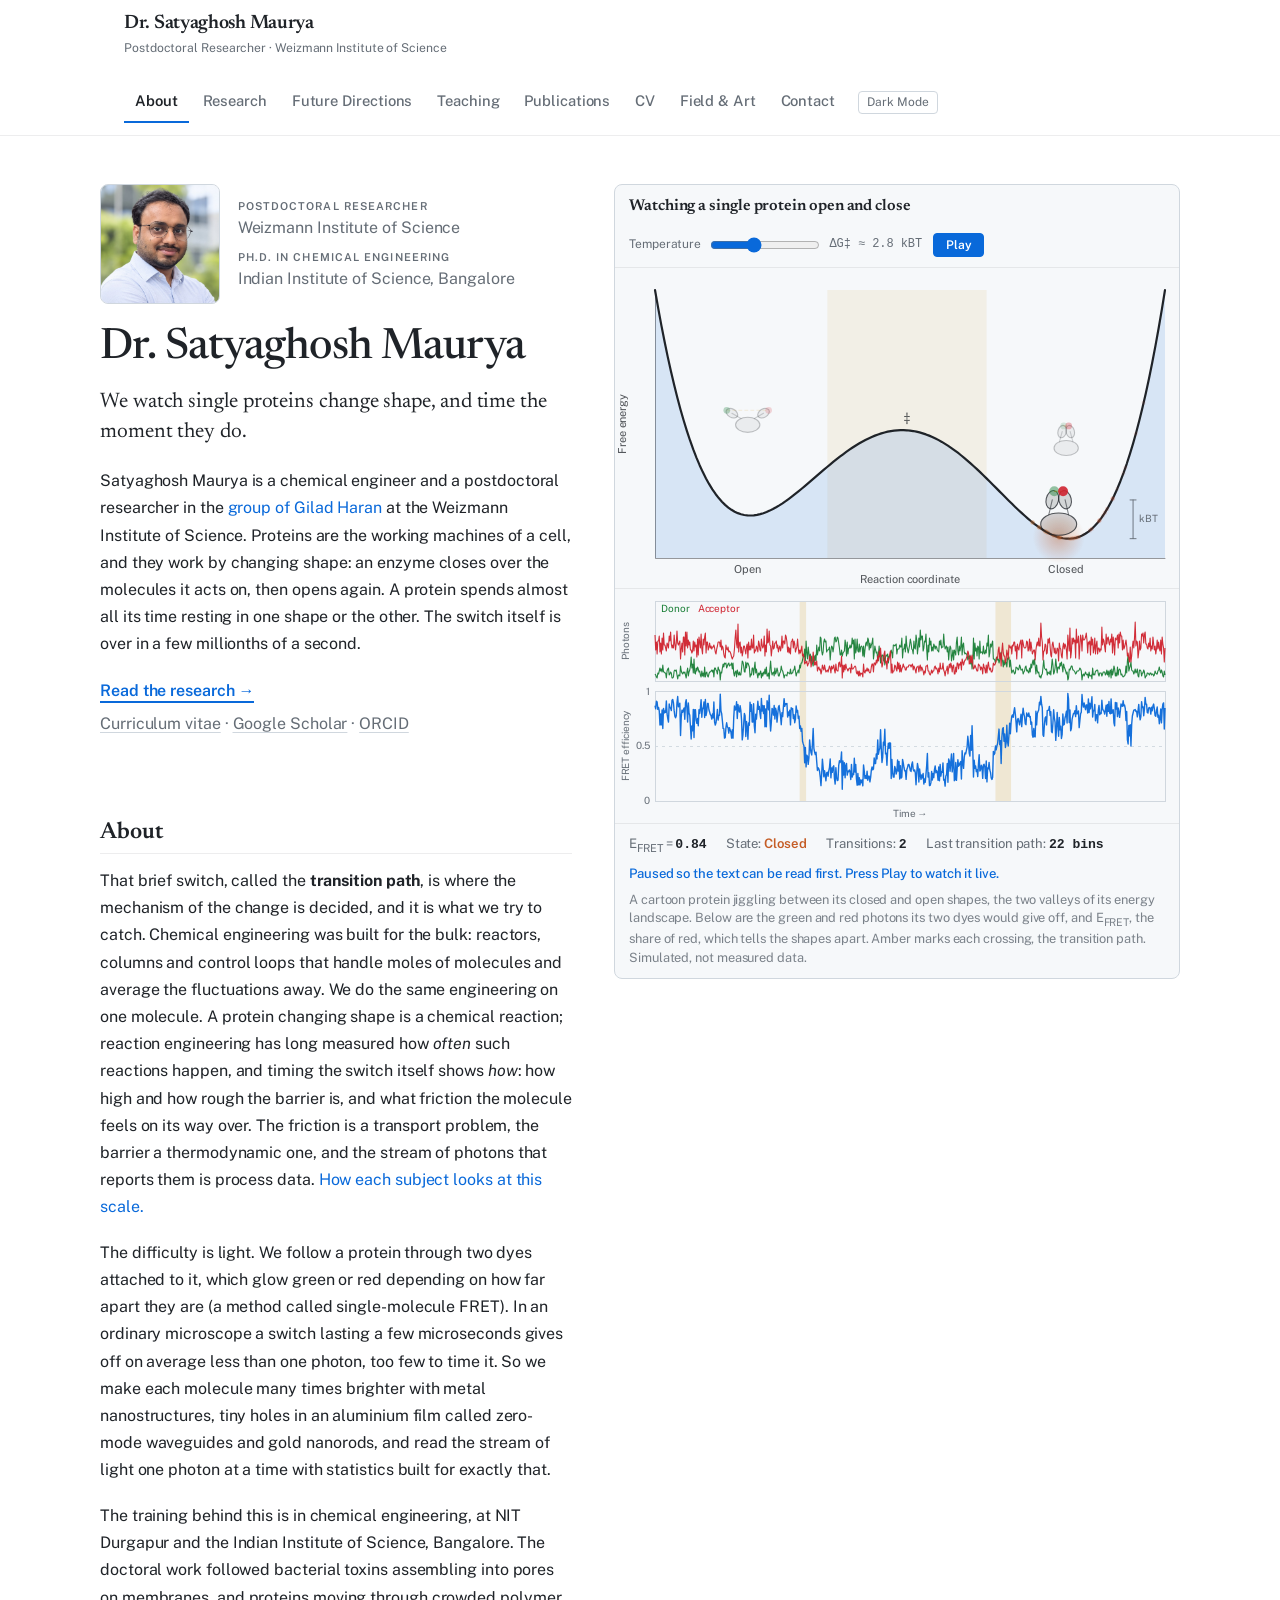
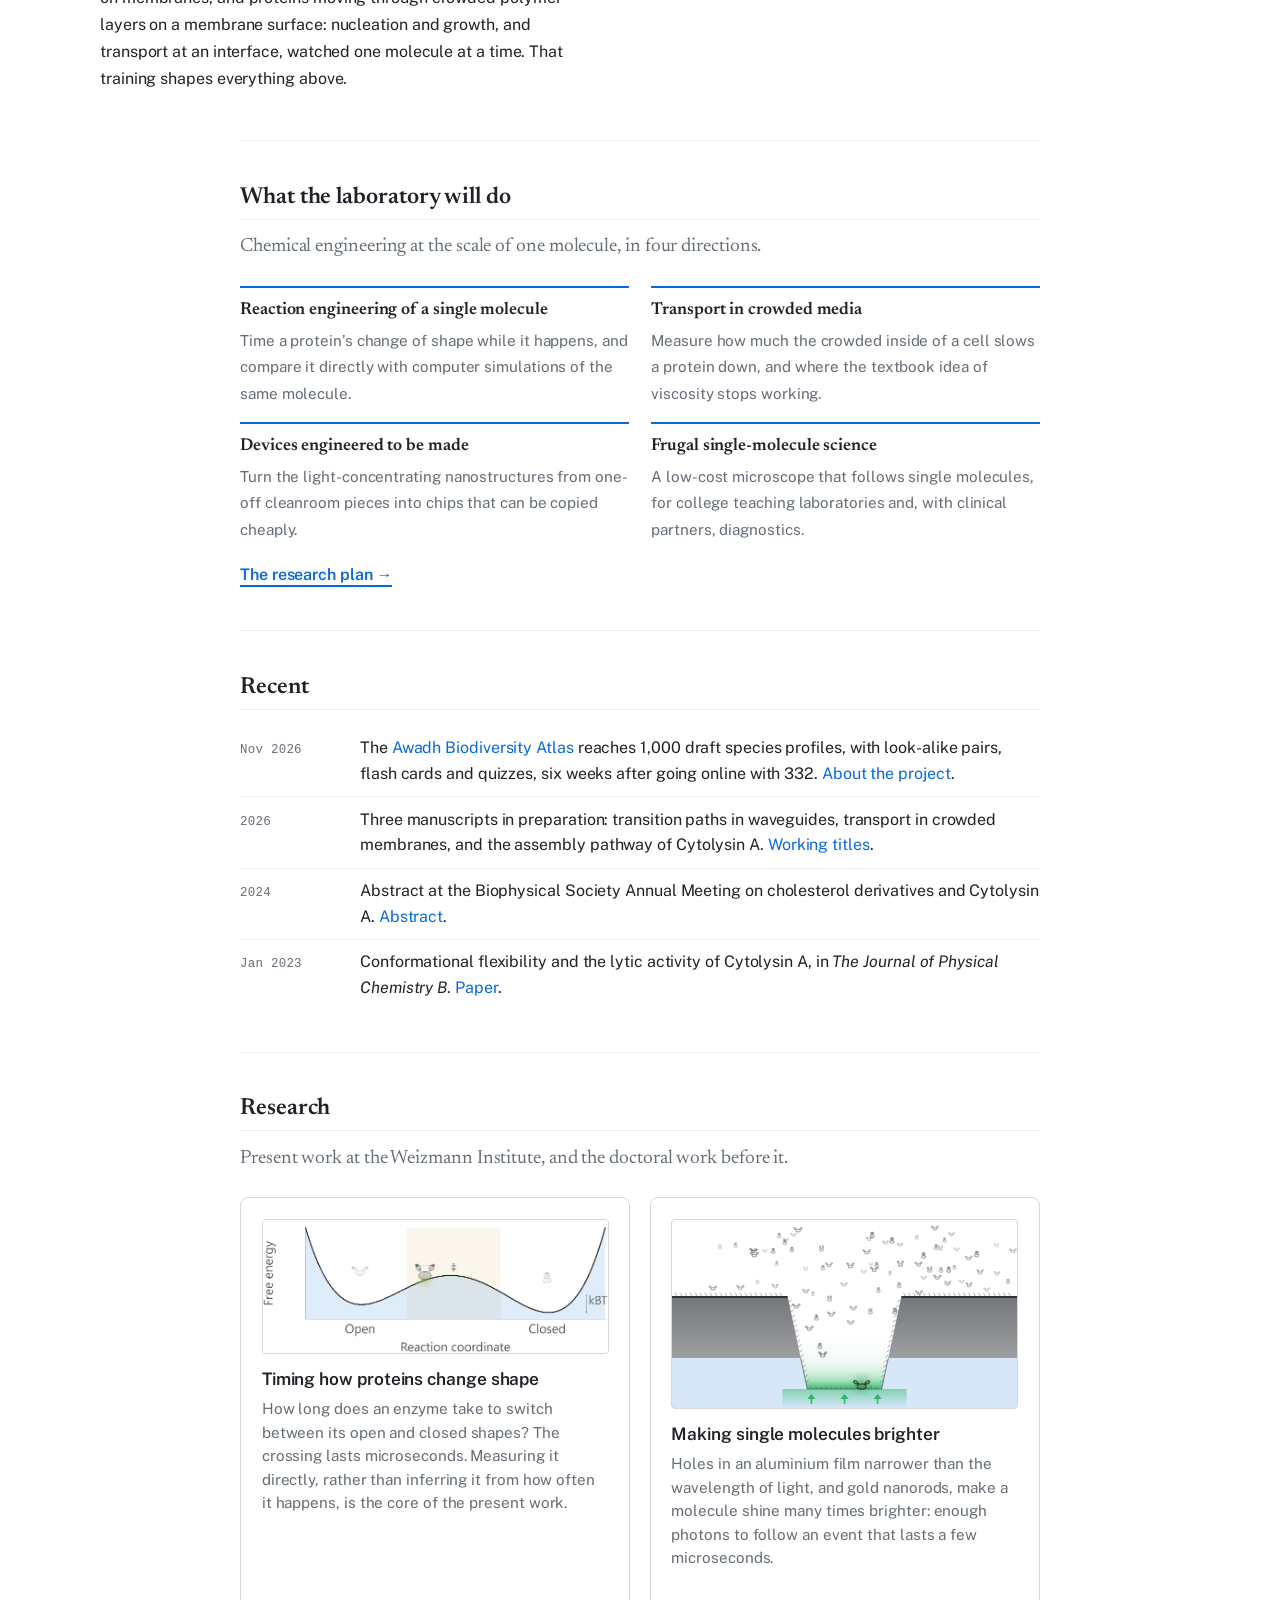
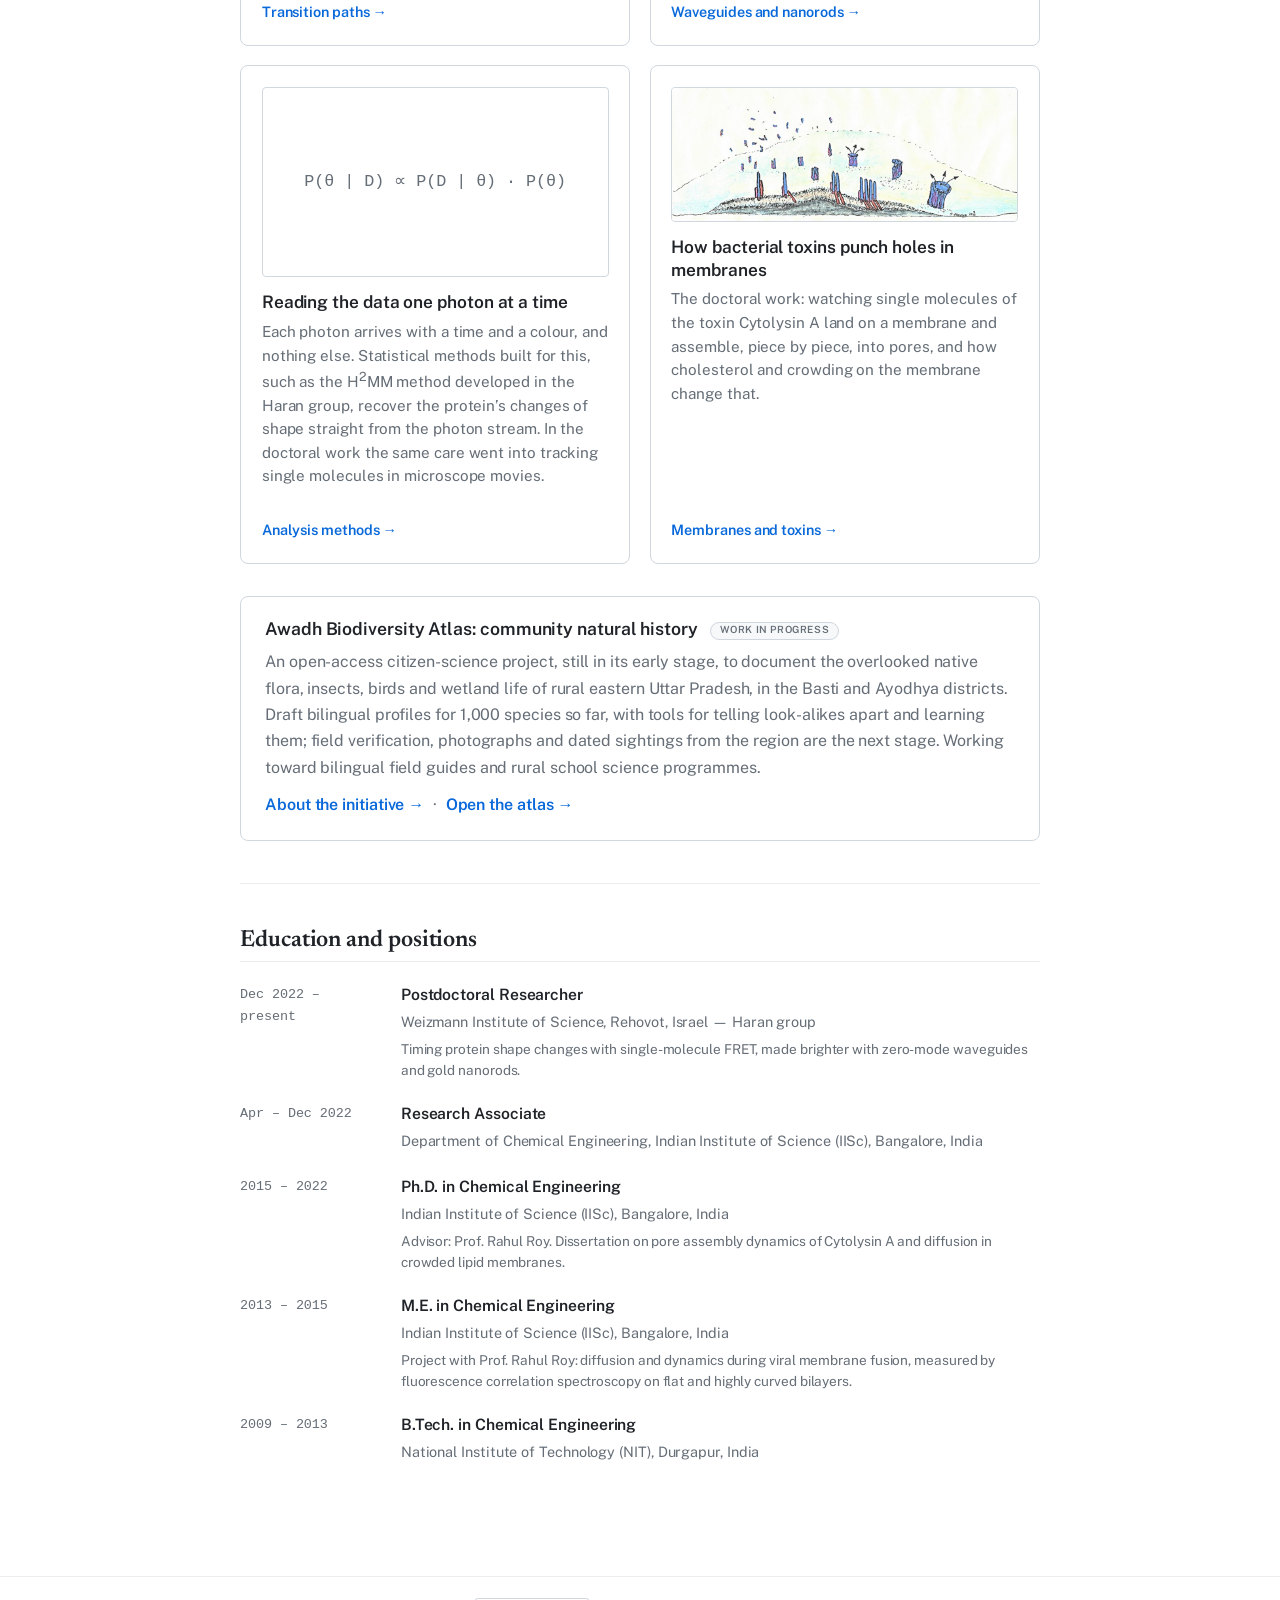
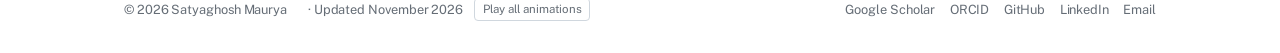
==== commit 4b2de565: "Writing audit, section A, and the site now says "we" Section A of the audit (all accepted): - Observ" ====
--- a/index.html
+++ b/index.html
@@ -4,7 +4,7 @@
 <meta charset="UTF-8">
 <meta name="viewport" content="width=device-width, initial-scale=1.0">
 <title>Dr. Satyaghosh Maurya — Chemical Engineer, Single-Molecule Biophysics</title>
-<meta name="description" content="Dr. Satyaghosh Maurya, chemical engineer by training (B.Tech NIT Durgapur, M.E. and Ph.D. IISc Bangalore) and postdoctoral researcher in single-molecule biophysics and nanophotonics at the Weizmann Institute of Science (Gilad Haran Lab).">
+<meta name="description" content="Dr. Satyaghosh Maurya, chemical engineer by training (B.Tech NIT Durgapur, M.E. and Ph.D. IISc Bangalore) and postdoctoral researcher in single-molecule biophysics and nanophotonics at the Weizmann Institute of Science, in the group of Gilad Haran.">
 <meta name="author" content="Satyaghosh Maurya">
 
 <!-- Canonical, social preview and structured data -->
@@ -144,9 +144,9 @@
             </div>
           </div>
           <h1>Dr. Satyaghosh Maurya</h1>
-          <p class="lede">I watch single proteins change shape, and time the moment they do.</p>
-          <p>
-            I am a chemical engineer and a postdoctoral researcher in the <a href="https://www.weizmann.ac.il/chembiophys/cfharan/home" target="_blank" rel="noopener">Gilad Haran Lab</a> at the Weizmann Institute of Science. Proteins are the working machines of a cell, and they work by changing shape: an enzyme closes over the molecules it acts on, then opens again. A protein spends almost all its time resting in one shape or the other. The switch itself is over in a few millionths of a second.
+          <p class="lede">We watch single proteins change shape, and time the moment they do.</p>
+          <p>
+            Satyaghosh Maurya is a chemical engineer and a postdoctoral researcher in the <a href="https://www.weizmann.ac.il/chembiophys/cfharan/home" target="_blank" rel="noopener">group of Gilad Haran</a> at the Weizmann Institute of Science. Proteins are the working machines of a cell, and they work by changing shape: an enzyme closes over the molecules it acts on, then opens again. A protein spends almost all its time resting in one shape or the other. The switch itself is over in a few millionths of a second.
           </p>
           <p class="hero-cta"><a href="research.html">Read the research &rarr;</a></p>
           <p class="hero-links">
@@ -184,13 +184,13 @@
         <div class="hero-about">
           <h2>About</h2>
               <p>
-                That brief switch, called the <strong>transition path</strong>, is where the mechanism of the change is decided, and it is what I try to catch. Chemical engineering was built for the bulk: reactors, columns and control loops that handle moles of molecules and average the fluctuations away. I do the same engineering on one molecule. A protein changing shape is a chemical reaction; reaction engineering has long measured how <em>often</em> such reactions happen, and timing the switch itself shows <em>how</em>: how high and how rough the barrier is, and what friction the molecule feels on its way over. The friction is a transport problem, the barrier a thermodynamic one, and the stream of photons that reports them is process data. <a href="research.html#chemeng">How each subject looks at this scale.</a>
+                That brief switch, called the <strong>transition path</strong>, is where the mechanism of the change is decided, and it is what we try to catch. Chemical engineering was built for the bulk: reactors, columns and control loops that handle moles of molecules and average the fluctuations away. We do the same engineering on one molecule. A protein changing shape is a chemical reaction; reaction engineering has long measured how <em>often</em> such reactions happen, and timing the switch itself shows <em>how</em>: how high and how rough the barrier is, and what friction the molecule feels on its way over. The friction is a transport problem, the barrier a thermodynamic one, and the stream of photons that reports them is process data. <a href="research.html#chemeng">How each subject looks at this scale.</a>
               </p>
               <p>
-                The difficulty is light. I follow a protein through two dyes attached to it, which glow green or red depending on how far apart they are (a method called single-molecule FRET). In an ordinary microscope a switch lasting a few microseconds gives off only a photon or two, too few to time it. So we make each molecule many times brighter with metal nanostructures, tiny holes in an aluminium film called zero-mode waveguides and gold nanorods, and read the stream of light one photon at a time with statistics built for exactly that.
+                The difficulty is light. We follow a protein through two dyes attached to it, which glow green or red depending on how far apart they are (a method called single-molecule FRET). In an ordinary microscope a switch lasting a few microseconds gives off on average less than one photon, too few to time it. So we make each molecule many times brighter with metal nanostructures, tiny holes in an aluminium film called zero-mode waveguides and gold nanorods, and read the stream of light one photon at a time with statistics built for exactly that.
               </p>
               <p>
-                I trained as a chemical engineer at NIT Durgapur and the Indian Institute of Science, Bangalore. My Ph.D. followed bacterial toxins assembling into pores on membranes, and proteins moving through crowded polymer layers on a membrane surface: nucleation and growth, and transport at an interface, watched one molecule at a time. That training shapes how I see everything above.
+                The training behind this is in chemical engineering, at NIT Durgapur and the Indian Institute of Science, Bangalore. The doctoral work followed bacterial toxins assembling into pores on membranes, and proteins moving through crowded polymer layers on a membrane surface: nucleation and growth, and transport at an interface, watched one molecule at a time. That training shapes everything above.
               </p>
         </div>
       </section>
@@ -201,7 +201,7 @@
 
       <hr class="rule">
 
-      <h2>What my laboratory will do</h2>
+      <h2>What the laboratory will do</h2>
       <p class="lede">Chemical engineering at the scale of one molecule, in four directions.</p>
       <ul class="plan-list">
         <li><strong>Reaction engineering of a single molecule</strong><span>Time a protein&rsquo;s change of shape while it happens, and compare it directly with computer simulations of the same molecule.</span></li>
@@ -236,14 +236,14 @@
       <hr class="rule">
 
       <h2>Research</h2>
-      <p class="lede">What I work on now at the Weizmann Institute, and what I did for my doctorate.</p>
+      <p class="lede">Present work at the Weizmann Institute, and the doctoral work before it.</p>
 
       <div class="pillars-grid">
         <div class="pillar-card">
           <img src="assets/img/research/landscape-card.png" alt="Two-well conformational free-energy landscape with a schematic protein crossing the barrier" width="760" height="289" loading="lazy">
           <h3>Timing how proteins change shape</h3>
           <p>
-            How long does an enzyme take to switch between its open and closed shapes? The crossing lasts microseconds. Measuring it directly, rather than inferring it from how often it happens, is the core of my postdoctoral work.
+            How long does an enzyme take to switch between its open and closed shapes? The crossing lasts microseconds. Measuring it directly, rather than inferring it from how often it happens, is the core of the present work.
           </p>
           <a href="research.html#folding" class="pillar-link">Transition paths &rarr;</a>
         </div>
@@ -261,7 +261,7 @@
           <div class="pillar-figure pillar-formula">P(θ | D) ∝ P(D | θ) · P(θ)</div>
           <h3>Reading the data one photon at a time</h3>
           <p>
-            Each photon arrives with a time and a colour, and nothing else. Statistical methods built for this, such as the H<sup>2</sup>MM method developed in the Haran lab, recover the protein&rsquo;s changes of shape straight from the photon stream. In my Ph.D. the same care went into tracking single molecules in microscope movies.
+            Each photon arrives with a time and a colour, and nothing else. Statistical methods built for this, such as the H<sup>2</sup>MM method developed in the Haran group, recover the protein&rsquo;s changes of shape straight from the photon stream. In the doctoral work the same care went into tracking single molecules in microscope movies.
           </p>
           <a href="research.html#bayesian" class="pillar-link">Analysis methods &rarr;</a>
         </div>
@@ -270,7 +270,7 @@
           <img src="assets/img/research/clya-assembly-wide.jpg" alt="Hand-painted schematic of Cytolysin A monomers binding a membrane and assembling into pores" loading="lazy">
           <h3>How bacterial toxins punch holes in membranes</h3>
           <p>
-            My Ph.D.: watching single molecules of the toxin Cytolysin A land on a membrane and assemble, piece by piece, into pores, and how cholesterol and crowding on the membrane change that.
+            The doctoral work: watching single molecules of the toxin Cytolysin A land on a membrane and assemble, piece by piece, into pores, and how cholesterol and crowding on the membrane change that.
           </p>
           <a href="research.html#membrane" class="pillar-link">Membranes and toxins &rarr;</a>
         </div>
@@ -292,7 +292,7 @@
           <div class="cv-when">Dec 2022 – present</div>
           <div class="cv-what">
             <strong>Postdoctoral Researcher</strong>
-            <span>Weizmann Institute of Science, Rehovot, Israel — Gilad Haran Lab</span>
+            <span>Weizmann Institute of Science, Rehovot, Israel — Haran group</span>
             <div class="cv-details">Timing protein shape changes with single-molecule FRET, made brighter with zero-mode waveguides and gold nanorods.</div>
           </div>
         </div>
@@ -334,7 +334,7 @@
   <!-- ============ SITE FOOTER ============ -->
   <footer class="site-footer">
     <div class="site-footer-inner">
-      <span class="footer-left">&copy; 2026 Satyaghosh Maurya <span class="footer-updated">Updated October 2026</span> <button type="button" class="theme-toggle-btn footer-anim" data-anim-toggle>Play all animations</button></span>
+      <span class="footer-left">&copy; 2026 Satyaghosh Maurya <span class="footer-updated">Updated November 2026</span> <button type="button" class="theme-toggle-btn footer-anim" data-anim-toggle>Play all animations</button></span>
       <span class="footer-links">
         <a href="https://scholar.google.com/citations?user=LGxS32gAAAAJ&amp;hl=en" target="_blank" rel="noopener">Google Scholar</a>
         <a href="https://orcid.org/0000-0003-2757-7742" target="_blank" rel="noopener">ORCID</a>
--- a/css/style.css
+++ b/css/style.css
@@ -2067,14 +2067,7 @@
 }
 .footer-updated::before { content: "\00b7\00a0"; }
 
-/* ---- Contribution lines, small notes, print (2026-10-25) ---- */
-.pub-role {
-  font-size: 0.9rem;
-  color: var(--text-muted);
-  margin: 0.3rem 0 0.4rem;
-  padding-left: 0.7rem;
-  border-left: 2px solid var(--border);
-}
+/* ---- Small notes, print (2026-10-25) ---- */
 .small-note {
   font-size: 0.85rem;
   color: var(--text-muted);
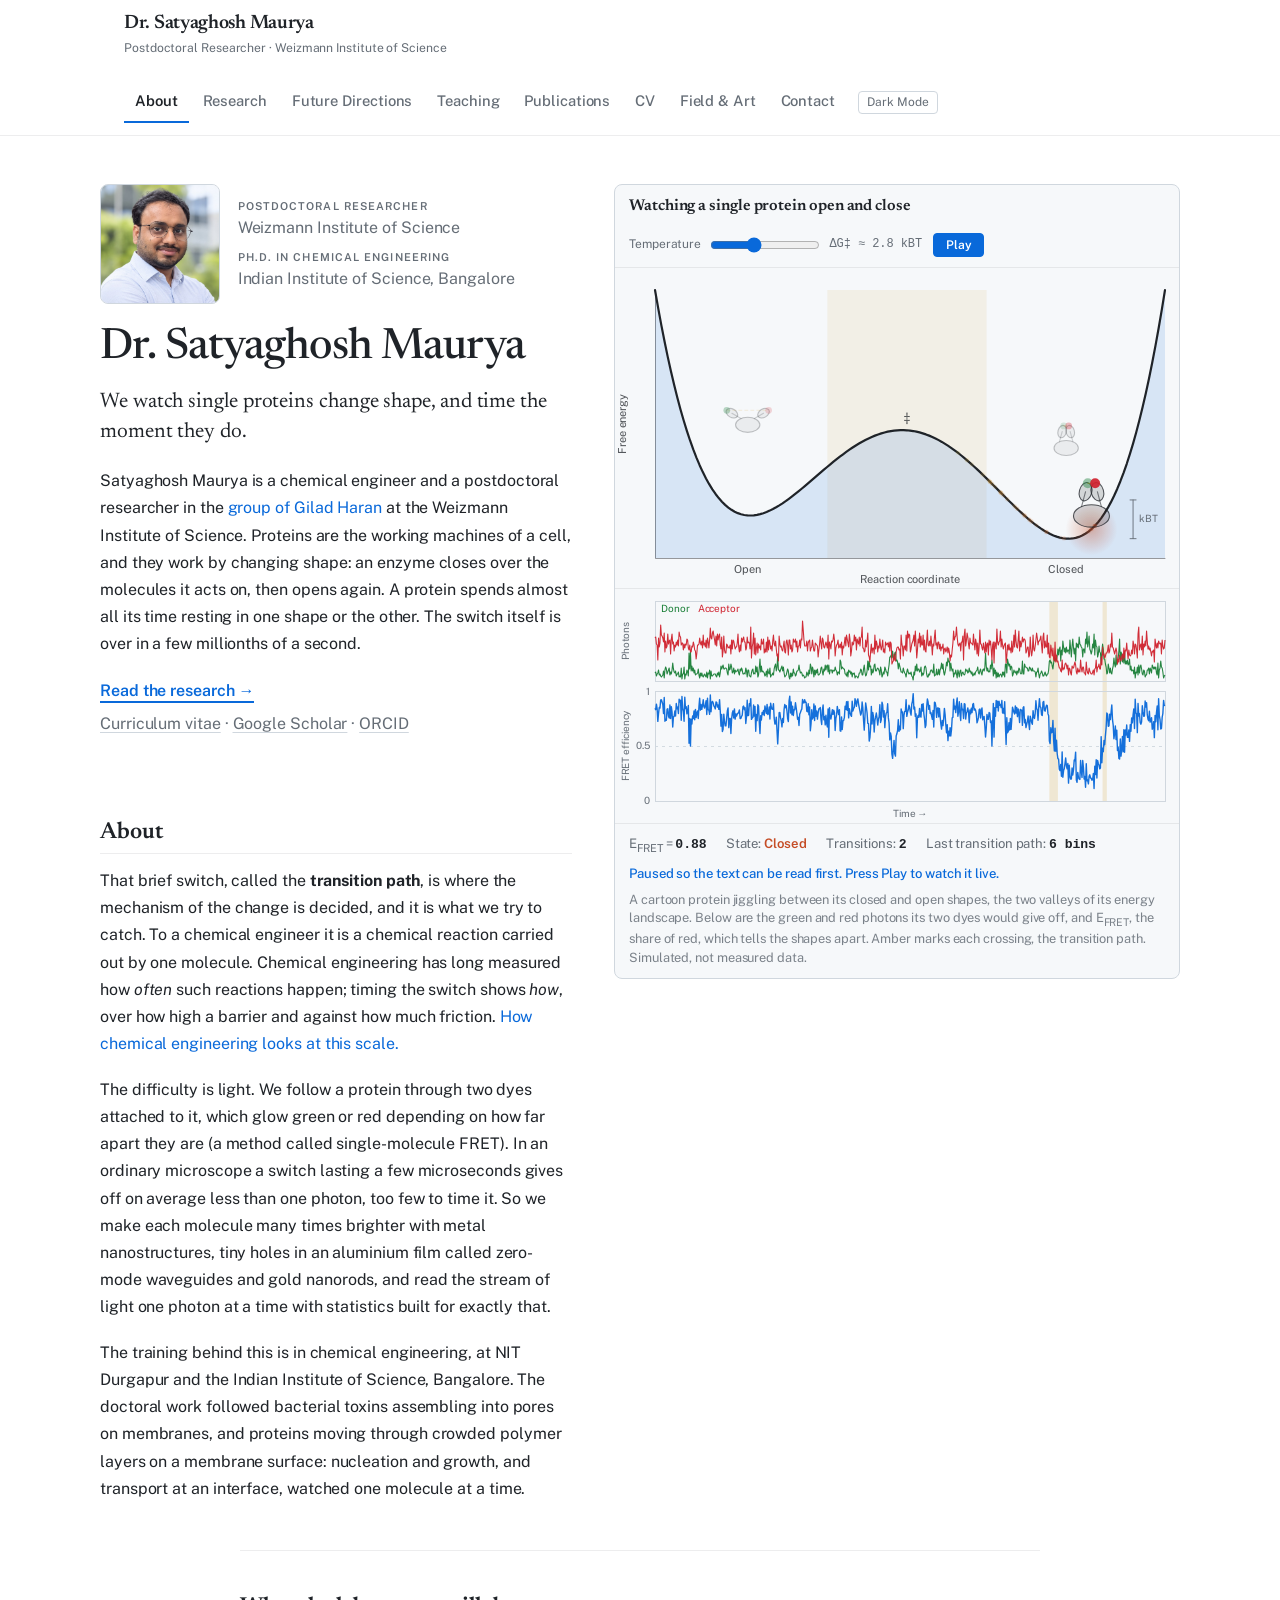
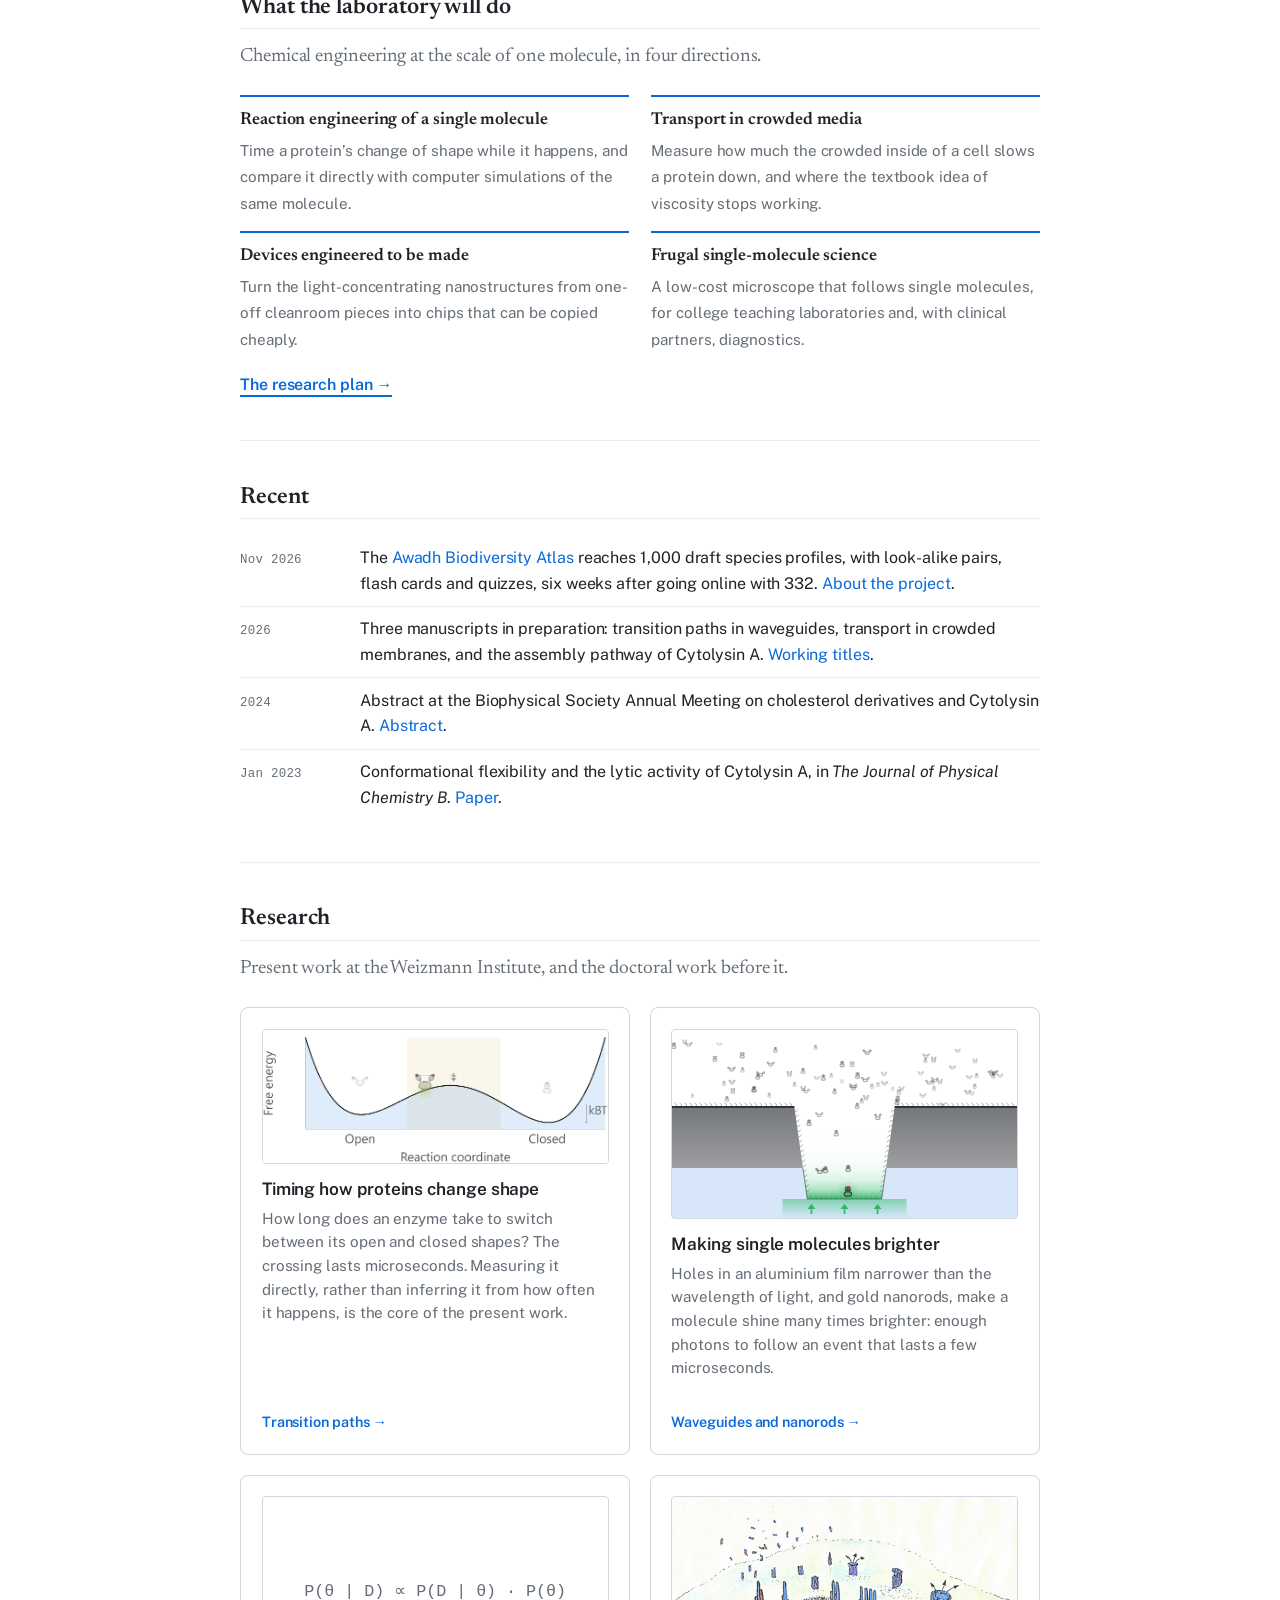
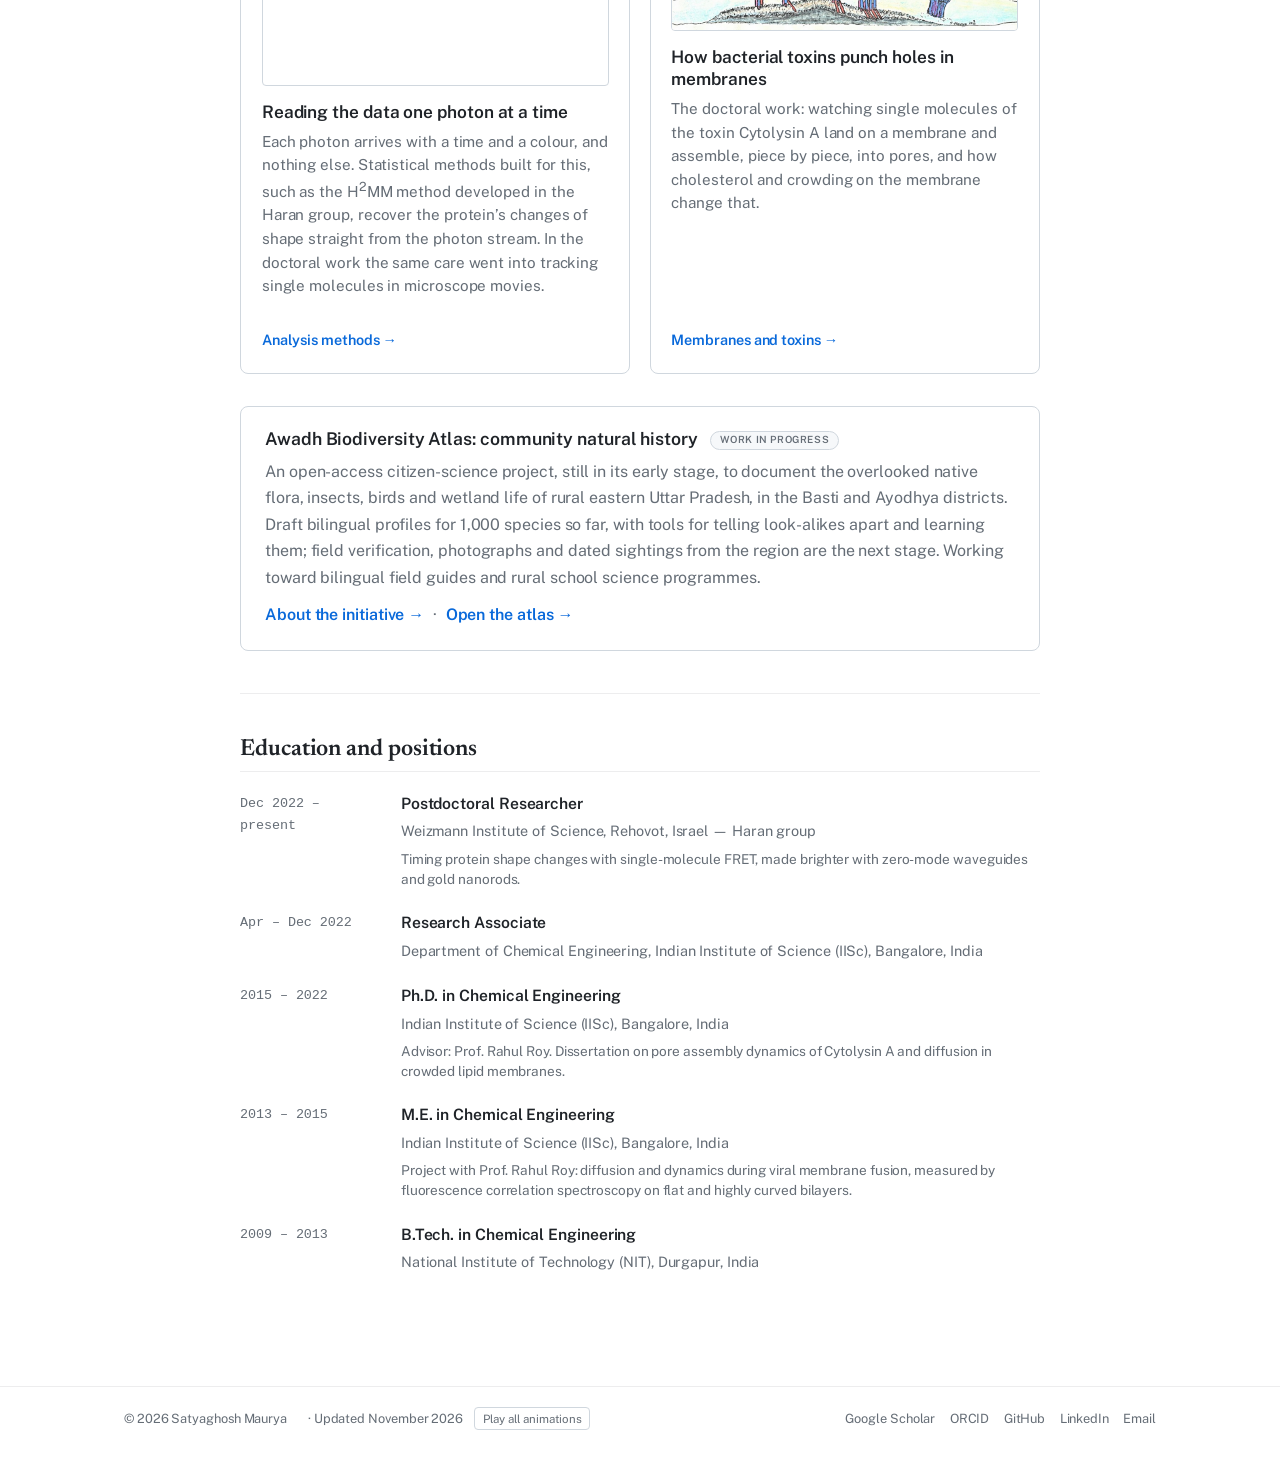
==== commit b06a916f: "Writing audit, section C: say each thing once; B answers; 8 degree walls Repetition (C1-C5, with D1," ====
--- a/index.html
+++ b/index.html
@@ -184,13 +184,13 @@
         <div class="hero-about">
           <h2>About</h2>
               <p>
-                That brief switch, called the <strong>transition path</strong>, is where the mechanism of the change is decided, and it is what we try to catch. Chemical engineering was built for the bulk: reactors, columns and control loops that handle moles of molecules and average the fluctuations away. We do the same engineering on one molecule. A protein changing shape is a chemical reaction; reaction engineering has long measured how <em>often</em> such reactions happen, and timing the switch itself shows <em>how</em>: how high and how rough the barrier is, and what friction the molecule feels on its way over. The friction is a transport problem, the barrier a thermodynamic one, and the stream of photons that reports them is process data. <a href="research.html#chemeng">How each subject looks at this scale.</a>
+                That brief switch, called the <strong>transition path</strong>, is where the mechanism of the change is decided, and it is what we try to catch. To a chemical engineer it is a chemical reaction carried out by one molecule. Chemical engineering has long measured how <em>often</em> such reactions happen; timing the switch shows <em>how</em>, over how high a barrier and against how much friction. <a href="research.html#chemeng">How chemical engineering looks at this scale.</a>
               </p>
               <p>
                 The difficulty is light. We follow a protein through two dyes attached to it, which glow green or red depending on how far apart they are (a method called single-molecule FRET). In an ordinary microscope a switch lasting a few microseconds gives off on average less than one photon, too few to time it. So we make each molecule many times brighter with metal nanostructures, tiny holes in an aluminium film called zero-mode waveguides and gold nanorods, and read the stream of light one photon at a time with statistics built for exactly that.
               </p>
               <p>
-                The training behind this is in chemical engineering, at NIT Durgapur and the Indian Institute of Science, Bangalore. The doctoral work followed bacterial toxins assembling into pores on membranes, and proteins moving through crowded polymer layers on a membrane surface: nucleation and growth, and transport at an interface, watched one molecule at a time. That training shapes everything above.
+                The training behind this is in chemical engineering, at NIT Durgapur and the Indian Institute of Science, Bangalore. The doctoral work followed bacterial toxins assembling into pores on membranes, and proteins moving through crowded polymer layers on a membrane surface: nucleation and growth, and transport at an interface, watched one molecule at a time.
               </p>
         </div>
       </section>
--- a/css/style.css
+++ b/css/style.css
@@ -1732,9 +1732,11 @@
   font-size: 0.95rem;
 }
 
-.atlas-status-hi {
+.atlas-status + .atlas-status {
   margin-top: 0;
   border-top: 1px solid var(--border);
+}
+.atlas-status-hi {
   color: var(--text-muted);
 }
 
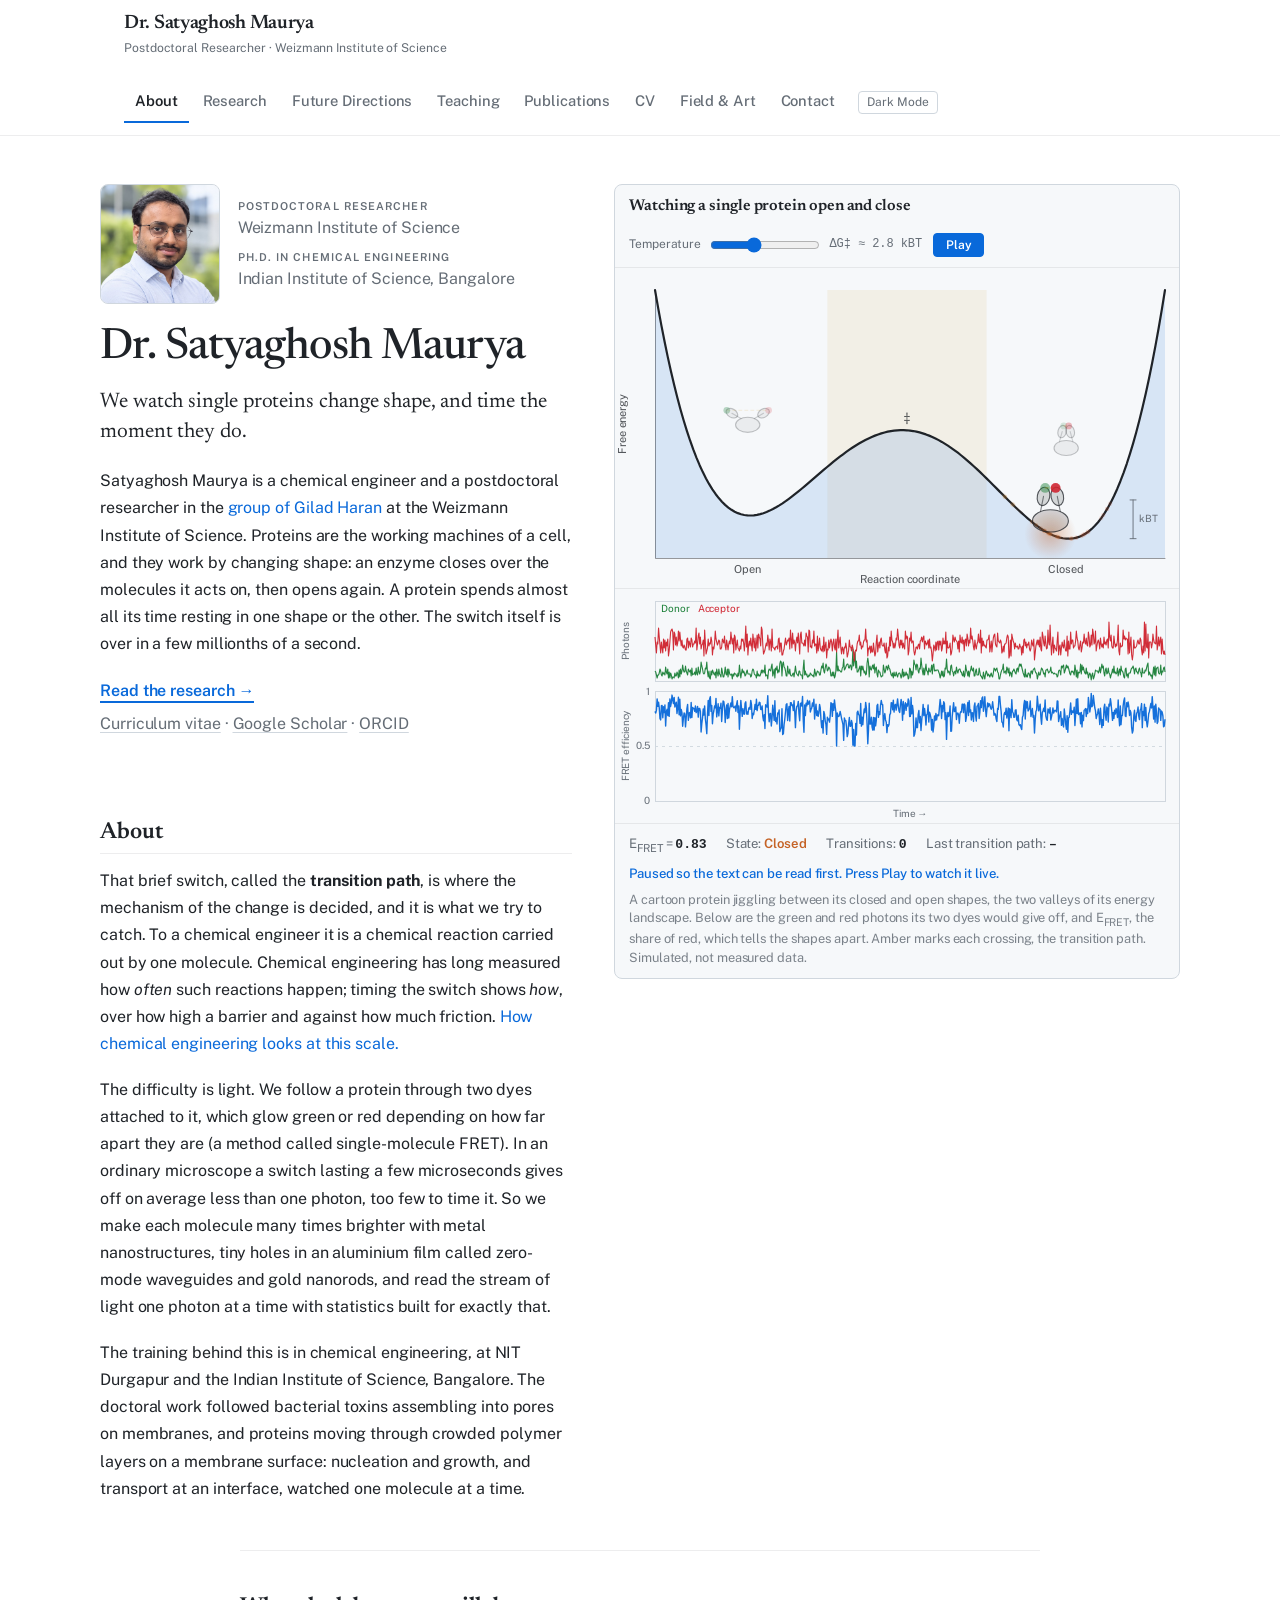
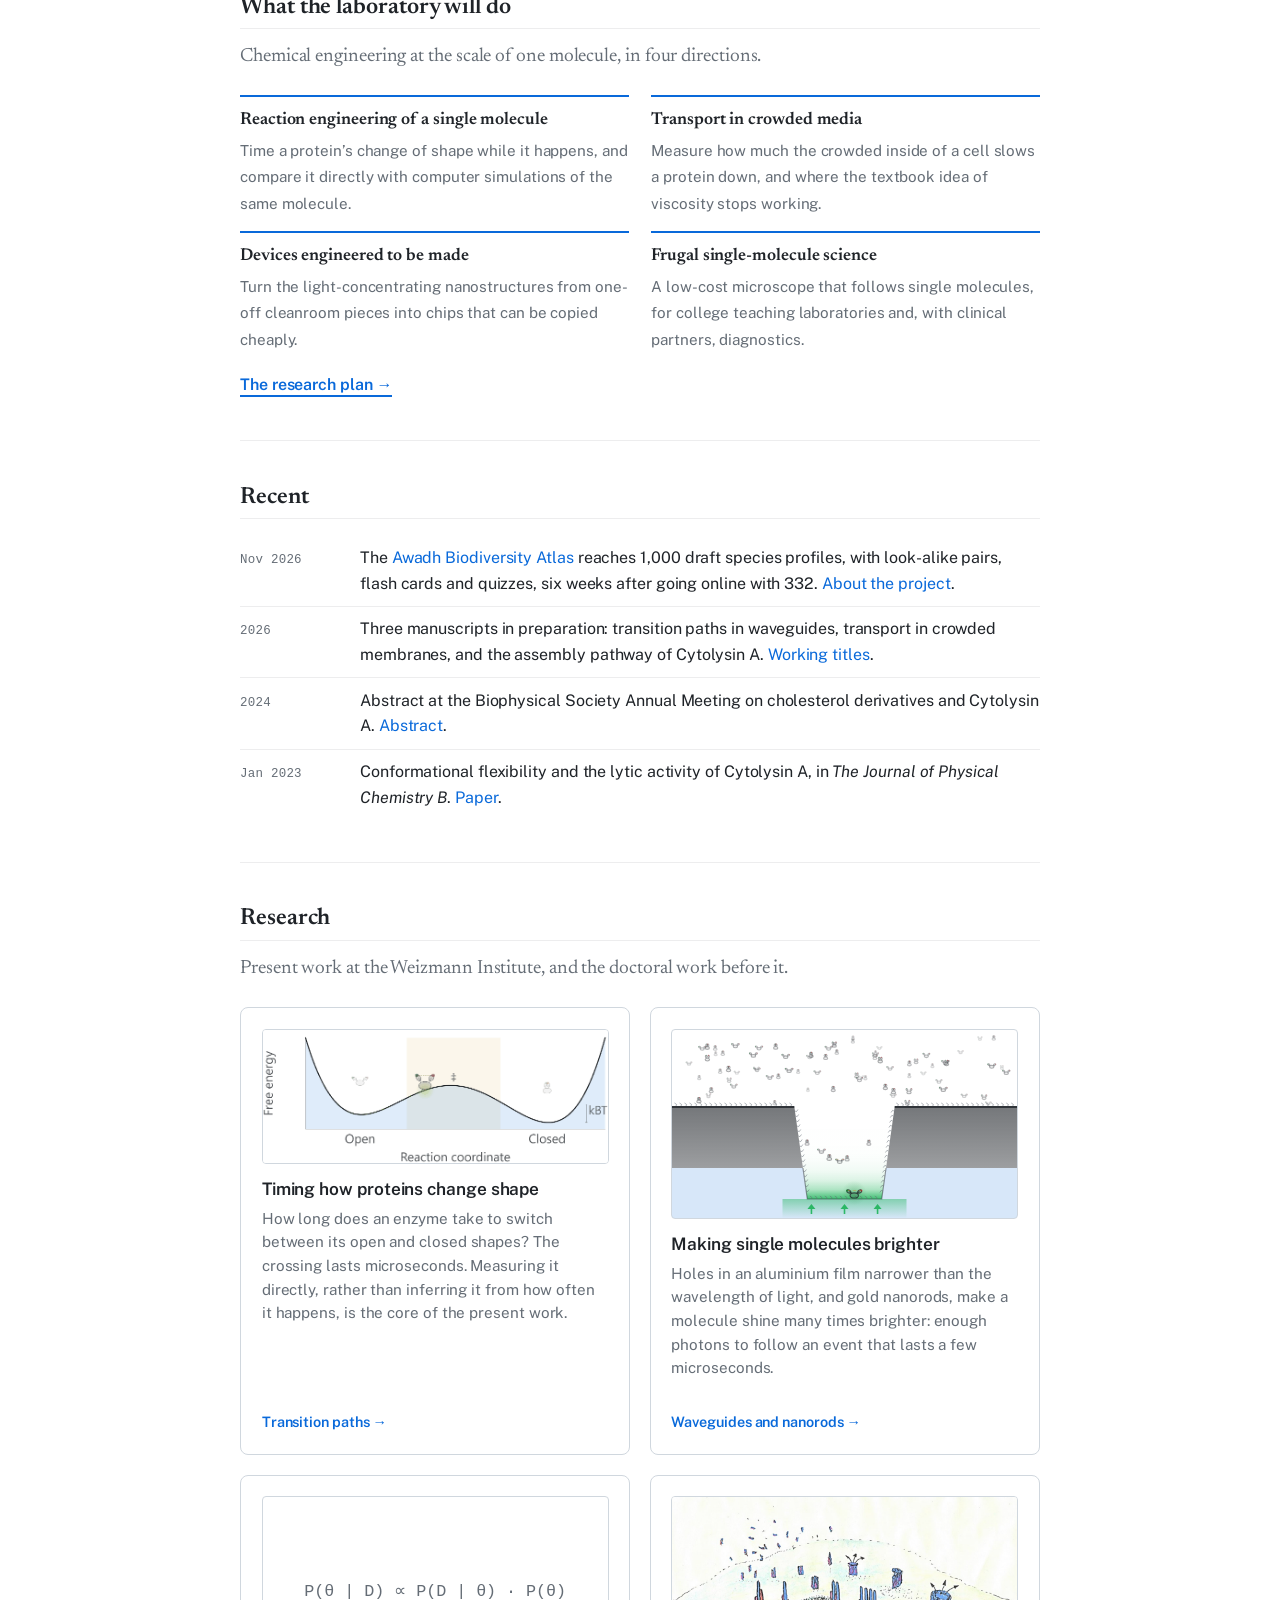
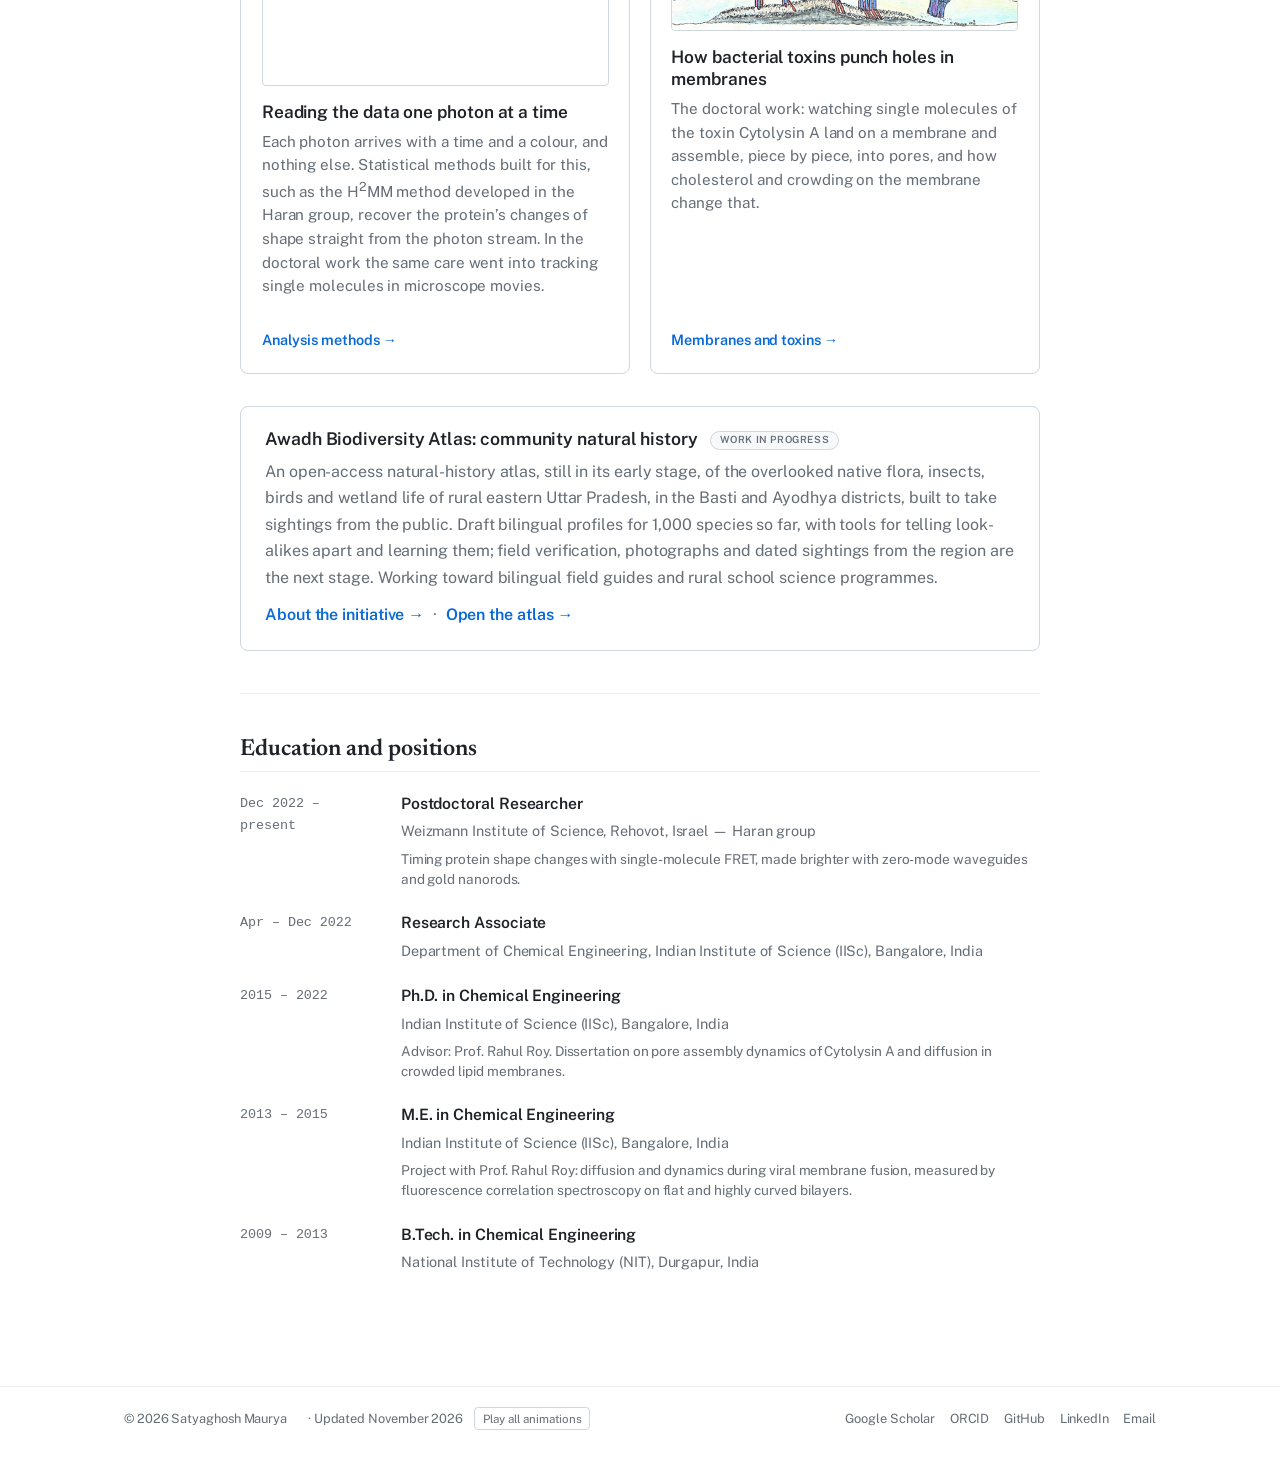
==== commit 0b12e14f: "Writing audit, B13-B16: atlas described by what it is, not by a label - Home card and Field & Art: "" ====
--- a/index.html
+++ b/index.html
@@ -280,7 +280,7 @@
       <div class="card feature-card">
         <h3>Awadh Biodiversity Atlas: community natural history <span class="wip-tag">Work in progress</span></h3>
         <p>
-          An open-access citizen-science project, still in its early stage, to document the overlooked native flora, insects, birds and wetland life of rural eastern Uttar Pradesh, in the Basti and Ayodhya districts. Draft bilingual profiles for <span data-atlas="total">1,000</span> species so far, with tools for telling look-alikes apart and learning them; field verification, photographs and dated sightings from the region are the next stage. Working toward bilingual field guides and rural school science programmes.
+          An open-access natural-history atlas, still in its early stage, of the overlooked native flora, insects, birds and wetland life of rural eastern Uttar Pradesh, in the Basti and Ayodhya districts, built to take sightings from the public. Draft bilingual profiles for <span data-atlas="total">1,000</span> species so far, with tools for telling look-alikes apart and learning them; field verification, photographs and dated sightings from the region are the next stage. Working toward bilingual field guides and rural school science programmes.
         </p>
         <p class="feature-link"><a href="hobbies.html#citizen-science">About the initiative &rarr;</a> <span class="feature-sep">&middot;</span> <a href="https://sgmaurya.github.io/awadh-biodiversity-atlas-site/">Open the atlas &rarr;</a></p>
       </div>
